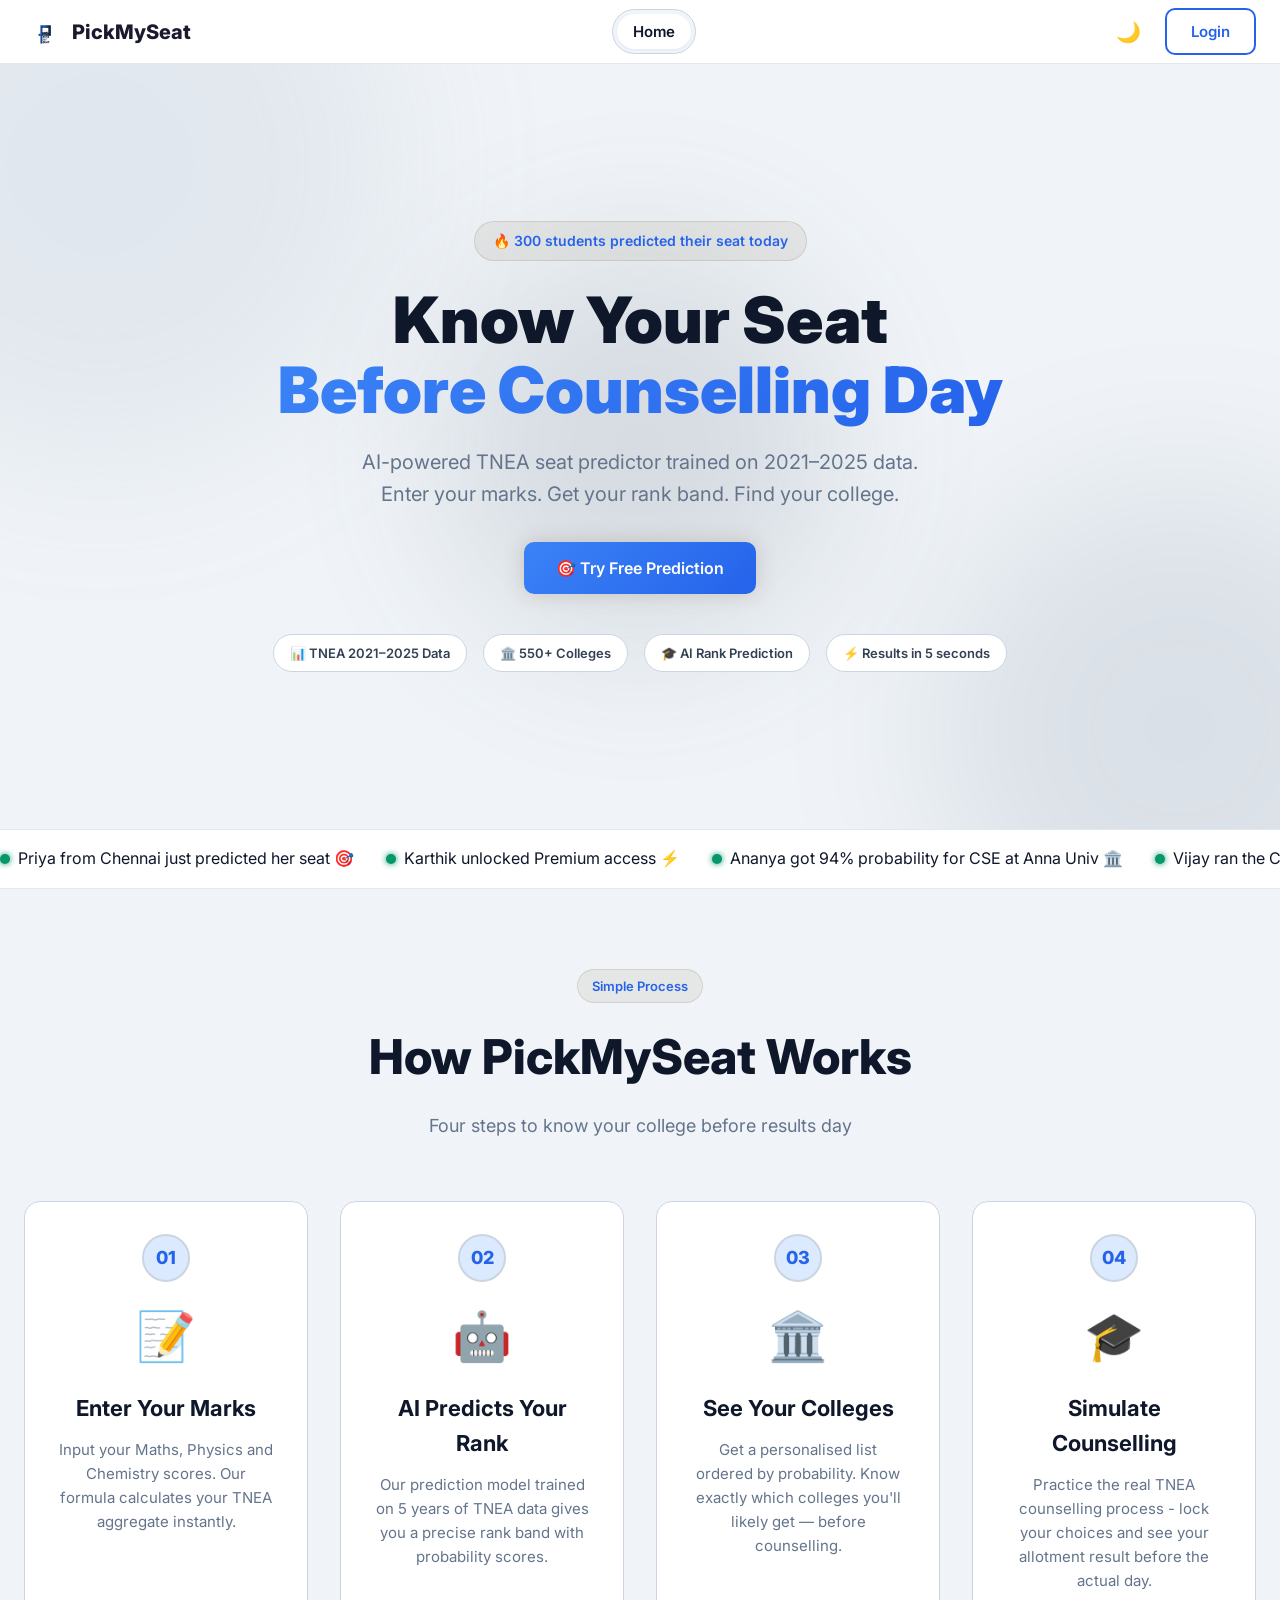
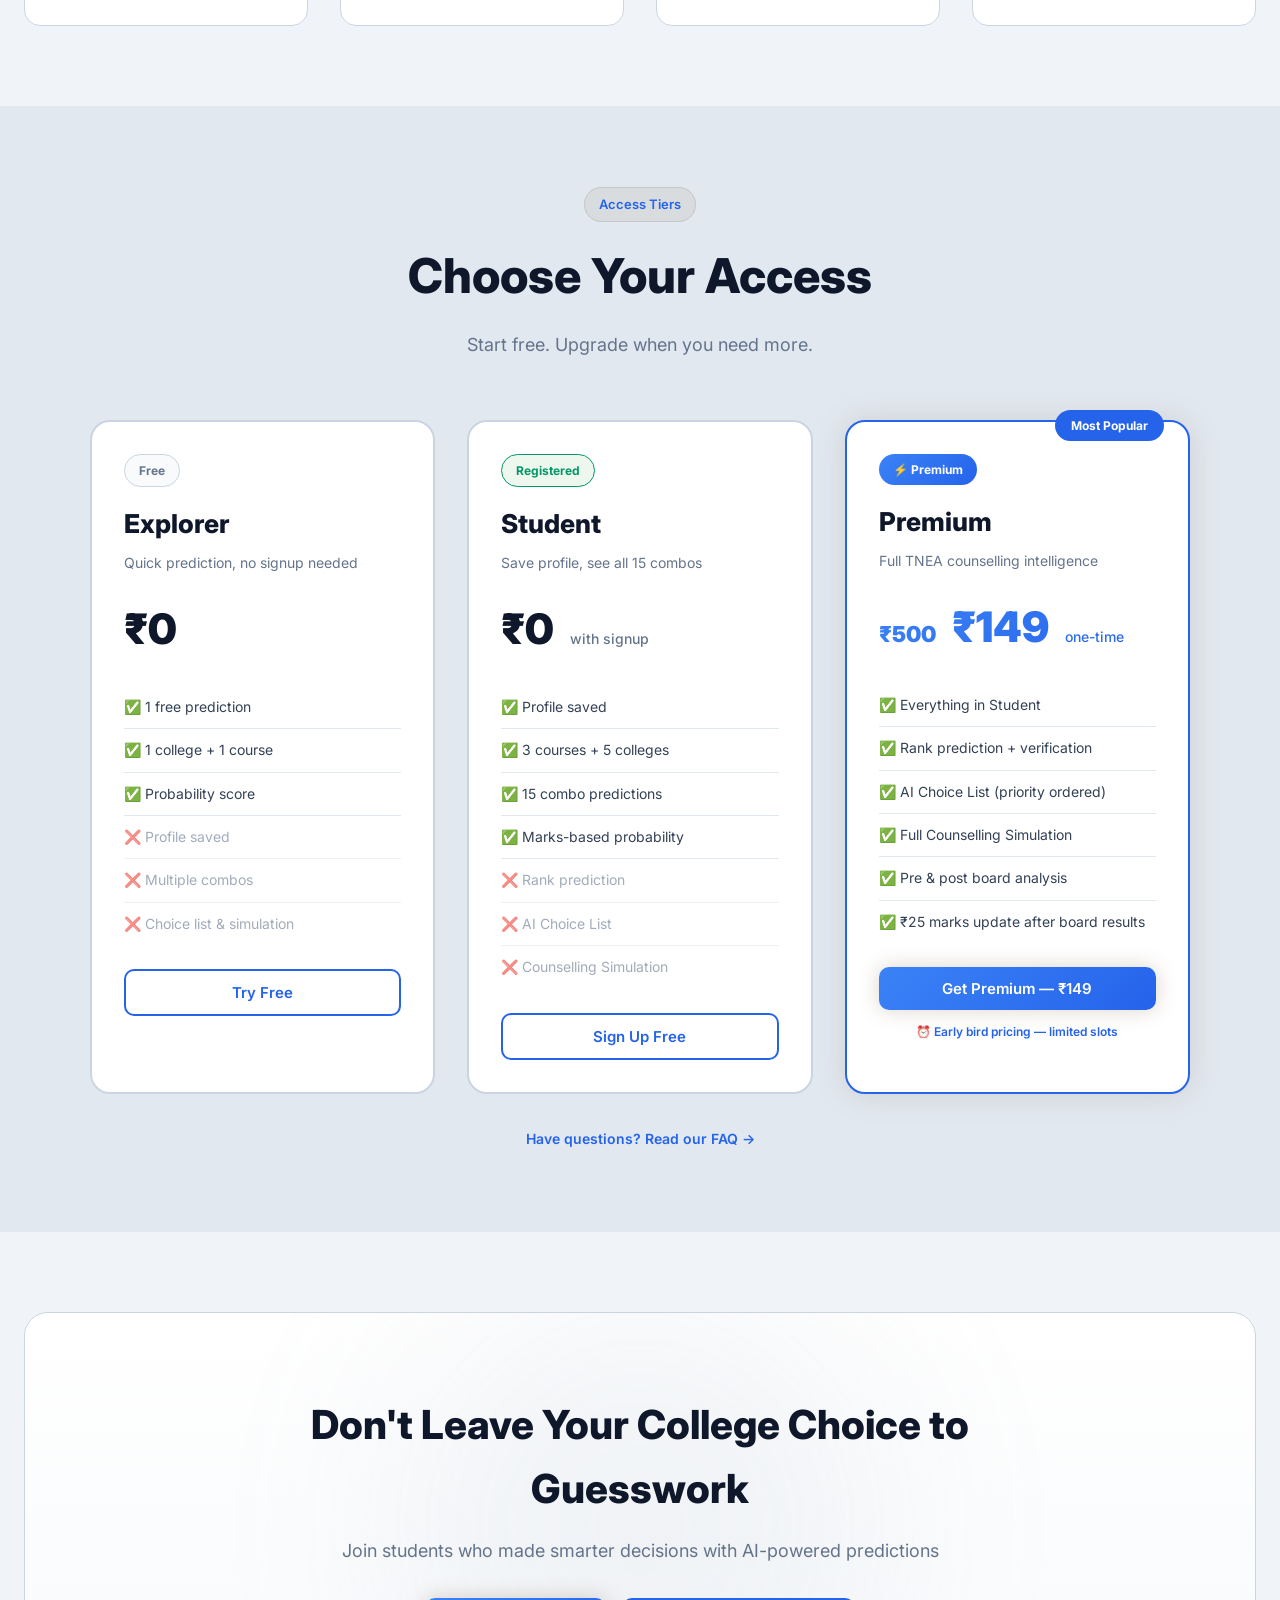
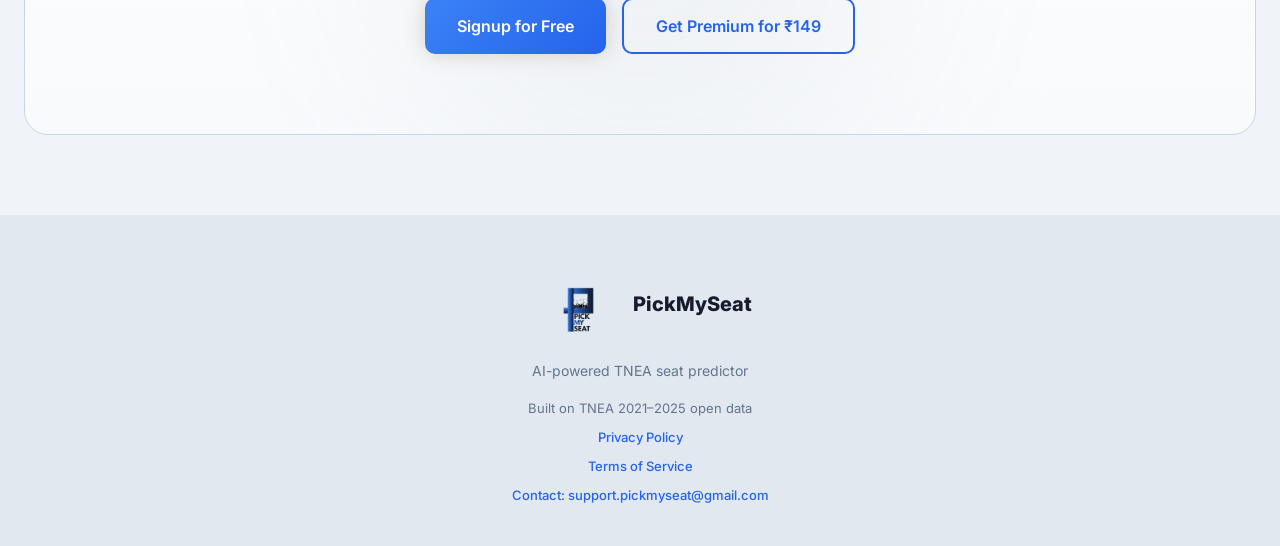
==== frontend/index.html @ 63c0dc2f "new logo" ====
<!DOCTYPE html>
<html lang="en">
<head>
  <meta charset="UTF-8" />
  <meta name="viewport" content="width=device-width, initial-scale=1.0" />
  <link rel="icon" type="image/png" href="logo.png" />
  <meta name="description" content="PickMySeat predicts your TNEA college seat. Enter your marks and get your top 5 college recommendations with admission probability." />
  <meta name="keywords" content="TNEA, engineering admission, Tamil Nadu, college predictor, seat allotment, TNEA 2026" />
  <meta property="og:title" content="PickMySeat — Know Your College Before Results" />
  <meta property="og:description" content="Predict your TNEA college seat with AI. Top 5 recommendations with admission probability." />
  <meta property="og:type" content="website" />
  <meta property="og:url" content="https://pickmyseat.vercel.app" />
  <meta property="og:image" content="/og-image.png" />
  <meta name="twitter:card" content="summary_large_image" />
  <meta name="twitter:title" content="PickMySeat — Know Your College Before Results" />
  <meta name="twitter:description" content="Predict your TNEA college seat. Top 5 recommendations with admission probability." />
  <meta name="twitter:image" content="/og-image.png" />
  <link rel="canonical" href="https://pickmyseat.vercel.app" />
  <title>PickMySeat — TNEA College Seat Predictor</title>
  <link rel="preconnect" href="https://fonts.googleapis.com" />
  <link href="https://fonts.googleapis.com/css2?family=Inter:wght@300;400;500;600;700;800;900&display=swap" rel="stylesheet" />
  <link rel="stylesheet" href="styles.css" />
  <script src="https://checkout.razorpay.com/v1/checkout.js"></script>
</head>
<body>

  <div id="loader-overlay">
    <div id="loader-spinner"></div>
  </div>

  <div id="error-toast"></div>

  <div id="toast" class="toast hidden"></div>

  <!-- UPGRADE MODAL -->
  <div id="upgradeModal" class="modal-overlay hidden">
    <div class="modal-box">
      <button class="modal-close" onclick="closeUpgradeModal()">✕</button>
      <div class="modal-badge">🔒 Premium Feature</div>
      <h2 class="modal-title">Unlock Full Access</h2>
      <p class="modal-subtitle" id="upgradeReason">This feature is available for Premium users.</p>
      <div class="social-proof-bar">
        <span>🔥</span>
        <span id="liveCount">342</span> students already predicted their seat today
      </div>
      <div class="price-block">
        <span class="price-old">₹500</span>
        <span class="price-new">₹149</span>
        <span class="price-label">one-time · lifetime access</span>
      </div>
      <div class="early-bird-badge">
        ⏰ Early Bird — Only <span id="slotsLeft">23</span> slots left at this price
      </div>
      <ul class="feature-checklist">
        <li>✅ Unlimited rank & seat predictions</li>
        <li>✅ AI-generated Choice List (priority ordered)</li>
        <li>✅ Full TNEA Counselling Simulation</li>
        <li>✅ 15 college-course probability combos</li>
        <li>✅ Pre & post board result analysis</li>
        <li>✅ Rank verification & error checking</li>
      </ul>
      <div class="fear-text">
        😨 Without Choice Builder, you might miss your dream college
      </div>
      <button class="btn-primary btn-glow btn-full" onclick="initiatePayment()">
        🚀 Get Premium for ₹149
      </button>
      <p class="modal-footer-note">
        Students with Premium made 3x better college choices · Secure payment via Razorpay
      </p>
    </div>
  </div>

  <!-- PAYMENT CONFIRMATION MODAL -->
  <div id="payConfirmModal" class="modal-overlay hidden">
    <div class="modal-box">
      <button class="modal-close" onclick="closePayConfirm()">✕</button>
      <h2 class="modal-title">Confirm Your Details</h2>
      <p class="modal-subtitle">
        Please verify your marks before payment.<br/>
        <strong>⚠️ Marks can only be entered once. You'll need to pay ₹25 to update them later.</strong>
      </p>
      <div id="payConfirmContent" class="confirm-data-box"></div>
      <div class="confirm-notice">
        Once payment is made, marks are locked. Board result update costs ₹25 extra.
      </div>
      <div class="modal-actions">
        <button class="btn-secondary" onclick="closePayConfirm()">Edit Details</button>
        <button class="btn-primary btn-glow" onclick="confirmPayment()">Confirm & Pay ₹149</button>
      </div>
    </div>
  </div>

  <!-- MARKS UPDATE MODAL ₹25 -->
  <div id="marksUpdateModal" class="modal-overlay hidden">
    <div class="modal-box">
      <button class="modal-close" onclick="closeMarksUpdate()">✕</button>
      <div class="modal-badge" style="background:rgba(245,158,11,0.15);color:var(--warning);border-color:rgba(245,158,11,0.3)">
        📝 Update Marks
      </div>
      <h2 class="modal-title">Update Your Marks</h2>
      <p class="modal-subtitle">
        Your marks are locked after first submission. To update them after board results,
        a one-time fee of <strong>₹25</strong> applies.
      </p>
      <div class="price-block">
        <span class="price-new" style="font-size:28px">₹25</span>
        <span class="price-label">one-time marks update</span>
      </div>
      <div class="form-group" style="margin-top:16px">
        <label>Mathematics <span class="label-note">/ 100</span></label>
        <input type="number" id="updateMath" min="0" max="100" class="text-input" placeholder="e.g. 92"/>
      </div>
      <div class="form-group">
        <label>Physics <span class="label-note">/ 100</span></label>
        <input type="number" id="updatePhysics" min="0" max="100" class="text-input" placeholder="e.g. 88"/>
      </div>
      <div class="form-group">
        <label>Chemistry <span class="label-note">/ 100</span></label>
        <input type="number" id="updateChemistry" min="0" max="100" class="text-input" placeholder="e.g. 85"/>
      </div>
      <div class="modal-actions" style="margin-top:20px">
        <button class="btn-secondary" onclick="closeMarksUpdate()">Cancel</button>
        <button class="btn-primary btn-glow" onclick="confirmMarksUpdate()">Pay ₹25 & Update</button>
      </div>
    </div>
  </div>

  <!-- NAVBAR -->
   <div id="rankListBanner" class="hidden"></div>
  <nav class="navbar" id="navbar">
    <div class="nav-container">
      <div class="nav-brand" onclick="navigateTo('landing')">
        <img class="brand-icon-img" src="logo.png" alt="PickMySeat"/>
     
        <span class="brand-name">PickMySeat</span>
        <span id="navTierBadge" class="nav-tier-badge hidden"></span>
      </div>
      <div class="nav-links">
        <button class="nav-link" id="navHome" onclick="navigateTo('landing')">Home</button>
        <button class="nav-link hidden" id="navDashboard" onclick="navigateTo('dashboard')">Dashboard</button>
        <button class="nav-link hidden" id="navProfile" onclick="navigateTo('profile')">Profile</button>
      </div>
      <div class="nav-actions">
        <button class="icon-btn theme-toggle" id="themeToggleBtn" onclick="toggleTheme()" title="Toggle Dark Mode" style="background:transparent;border:none;font-size:20px;cursor:pointer;margin-right:12px;">
          🌙
        </button>
        <div class="hidden" id="navUserBlock">
          <div class="nav-user" onclick="toggleUserMenu()">
            <div class="nav-avatar" id="navAvatar">S</div>
            <span id="navUserName">Student</span>
            <span class="nav-chevron">▾</span>
          </div>
          <div class="user-dropdown hidden" id="userDropdown">
            <div class="dropdown-info" id="dropdownInfo"></div>
            <hr class="dropdown-divider"/>
            <button class="dropdown-item" onclick="navigateTo('profile')">✏️ Edit Profile</button>
            <button class="dropdown-item" onclick="navigateTo('profile')">👤 Profile</button>
            <button class="dropdown-item" onclick="navigateTo('dashboard')">📊 Dashboard</button>
            <div class="dropdown-divider"></div>
            <a href="privacy.html" target="_blank" rel="noopener noreferrer" class="dropdown-item" style="display:flex;align-items:center;text-decoration:none;color:var(--text-primary)">📋 Privacy Policy</a>
            <a href="terms.html" target="_blank" rel="noopener noreferrer" class="dropdown-item" style="display:flex;align-items:center;text-decoration:none;color:var(--text-primary)">📜 Terms of Service</a>
            <hr class="dropdown-divider"/>
            <button class="dropdown-item danger" onclick="logout()">🚪 Logout</button>
          </div>
        </div>
        <button class="btn-outline hidden" id="navLoginBtn" onclick="navigateTo('auth')">Login</button>
        <button class="btn-primary nav-premium hidden" id="navUpgradeBtn" onclick="showUpgradeModal('nav')">
          ⚡ Get Premium
        </button>
      </div>
    </div>
  </nav>

  <!-- PAGE: LANDING -->
  <div id="page-landing" class="page active">

    <section class="hero">
      <div class="hero-bg-orb orb1"></div>
      <div class="hero-bg-orb orb2"></div>
      <div class="hero-bg-orb orb3"></div>
      <div class="hero-content">
        <div class="hero-badge animate-fade-in">
          🔥 <span id="heroLiveCount">342</span> students predicted their seat today
        </div>
        <h1 class="hero-title animate-slide-up">
          Know Your Seat<br/>
          <span class="gradient-text">Before Counselling Day</span>
        </h1>
        <p class="hero-subtitle animate-slide-up delay-1">
          AI-powered TNEA seat predictor trained on 2021–2025 data.<br/>
          Enter your marks. Get your rank band. Find your college.
        </p>
        <div class="hero-actions animate-slide-up delay-2">
         
<button class="btn-primary btn-glow btn-large" id="heroTryPredictionBtn" onclick="navigateTo('free-predict')">
            🎯 Try Free Prediction
          </button>
          <button class="btn-outline btn-large" id="heroGetAccessBtn" onclick="getFullAccess()">
            🚀 Get Full Access
          </button>
        </div>
        <div class="hero-stats animate-fade-in delay-3">
          <div class="stat-chip">📊 TNEA 2021–2025 Data</div>
          <div class="stat-chip">🏛️ 550+ Colleges</div>
          <div class="stat-chip">🎓 AI Rank Prediction</div>
          <div class="stat-chip">⚡ Results in 5 seconds</div>
        </div>
      </div>
    </section>

    <div class="proof-ticker">
      <div class="ticker-track" id="tickerTrack"></div>
    </div>

    <section class="section">
      <div class="section-container">
        <div class="section-header">
          <span class="section-tag">Simple Process</span>
          <h2 class="section-title">How PickMySeat Works</h2>
          <p class="section-desc">Four steps to know your college before results day</p>
        </div>
        <div class="steps-grid">
          <div class="step-card animate-on-scroll">
            <div class="step-number">01</div>
            <div class="step-icon">📝</div>
            <h3>Enter Your Marks</h3>
            <p>Input your Maths, Physics and Chemistry scores. Our formula calculates your TNEA aggregate instantly.</p>
          </div>
          <div class="step-card animate-on-scroll">
            <div class="step-number">02</div>
            <div class="step-icon">🤖</div>
            <h3>AI Predicts Your Rank</h3>
            <p>Our prediction model trained on 5 years of TNEA data gives you a precise rank band with probability scores.</p>
          </div>
          <div class="step-card animate-on-scroll">
            <div class="step-number">03</div>
            <div class="step-icon">🏛️</div>
            <h3>See Your Colleges</h3>
            <p>Get a personalised list ordered by probability. Know exactly which colleges you'll likely get — before counselling.</p>
          </div>
          <div class="step-card animate-on-scroll">
            <div class="step-number">04</div>
            <div class="step-icon">🎓</div>
            <h3>Simulate Counselling</h3>
            <p>Practice the real TNEA counselling process - lock your choices and see your allotment result before the actual day.</p>
          </div>
        </div>
      </div>
    </section>

    <section class="section section-dark" id="tiersSection">
      <div class="section-container">
        <div class="section-header">
          <span class="section-tag">Access Tiers</span>
          <h2 class="section-title">Choose Your Access</h2>
          <p class="section-desc">Start free. Upgrade when you need more.</p>
        </div>
        <div class="tiers-grid">

          <div class="tier-card">
            <div class="tier-badge free">Free</div>
            <h3 class="tier-name">Explorer</h3>
            <p class="tier-desc">Quick prediction, no signup needed</p>
            <div class="tier-price">₹0</div>
            <ul class="tier-features">
              <li class="included">✅ 1 free prediction</li>
              <li class="included">✅ 1 college + 1 course</li>
              <li class="included">✅ Probability score</li>
              <li class="excluded">❌ Profile saved</li>
              <li class="excluded">❌ Multiple combos</li>
              <li class="excluded">❌ Choice list & simulation</li>
            </ul>
            <button class="btn-outline btn-full" onclick="navigateTo('free-predict')">Try Free</button>
          </div>

          <div class="tier-card">
            <div class="tier-badge registered">Registered</div>
            <h3 class="tier-name">Student</h3>
            <p class="tier-desc">Save profile, see all 15 combos</p>
            <div class="tier-price">₹0 <span class="tier-price-note">with signup</span></div>
            <ul class="tier-features">
              <li class="included">✅ Profile saved</li>
              <li class="included">✅ 3 courses + 5 colleges</li>
              <li class="included">✅ 15 combo predictions</li>
              <li class="included">✅ Marks-based probability</li>
              <li class="excluded">❌ Rank prediction</li>
              <li class="excluded">❌ AI Choice List</li>
              <li class="excluded">❌ Counselling Simulation</li>
            </ul>
            <button class="btn-outline btn-full" onclick="navigateTo('auth')">Sign Up Free</button>
          </div>

          <div class="tier-card tier-premium">
            <div class="tier-badge premium">⚡ Premium</div>
            <div class="tier-popular">Most Popular</div>
            <h3 class="tier-name">Premium</h3>
            <p class="tier-desc">Full TNEA counselling intelligence</p>
            <div class="tier-price">
              <span class="price-strike">₹500</span>
              ₹149
              <span class="tier-price-note">one-time</span>
            </div>
            <ul class="tier-features">
              <li class="included">✅ Everything in Student</li>
              <li class="included">✅ Rank prediction + verification</li>
              <li class="included">✅ AI Choice List (priority ordered)</li>
              <li class="included">✅ Full Counselling Simulation</li>
              <li class="included">✅ Pre & post board analysis</li>
              <li class="included">✅ ₹25 marks update after board results</li>
            </ul>
            <button class="btn-primary btn-glow btn-full" onclick="showUpgradeModal('tier')">
              Get Premium — ₹149
            </button>
            <p class="tier-footer">⏰ Early bird pricing — limited slots</p>
          </div>

        </div>

        <div style="text-align:center;margin-top:32px">
          <a href="faq.html" target="_blank" rel="noopener noreferrer" style="font-size:14px;color:var(--accent);text-decoration:none;font-weight:600">Have questions? Read our FAQ →</a>
        </div>
      </div>
    </section>



    <section class="cta-banner">
      <div class="cta-bg-orb"></div>
      <div class="cta-content">
        <h2>Don't Leave Your College Choice to Guesswork</h2>
        <p>Join students who made smarter decisions with AI-powered predictions</p>
        <div class="cta-actions">
          <button class="btn-primary btn-glow btn-large" onclick="navigateTo('auth')">
            Signup for Free
          </button>
          <button class="btn-outline btn-large" id="ctaPremiumBtn" onclick="showUpgradeModal('cta')">
            Get Premium for ₹149
          </button>
        </div>
      </div>
    </section>

    <footer class="footer">
      <div class="footer-container">
        <div class="footer-brand">
          <div class="footer-brand-top">
            <img class="brand-icon-img" src="logo.png" alt="PickMySeat"/>
            <span class="brand-name">PickMySeat</span>
          </div>
          <p>AI-powered TNEA seat predictor</p>
        </div>
        <div class="footer-links">
          <span>Built on TNEA 2021–2025 open data</span>
          <a href="privacy.html" target="_blank" rel="noopener noreferrer" style="color:var(--accent);text-decoration:none;font-weight:500">Privacy Policy</a>
          <a href="terms.html" target="_blank" rel="noopener noreferrer" style="color:var(--accent);text-decoration:none;font-weight:500">Terms of Service</a>
          <a href="mailto:support.pickmyseat@gmail.com" style="color:var(--accent);text-decoration:none;font-weight:500">Contact: support.pickmyseat@gmail.com</a>
        </div>
      </div>
    </footer>

  </div>

  <!-- PAGE: FREE PREDICT -->
  <div id="page-free-predict" class="page hidden">
    <div class="page-container narrow">

      <button class="back-btn" onclick="navigateTo('landing')">← Back</button>

      <div class="free-predict-header">
        <div class="free-badge">🎯 Free Prediction — No Signup</div>
        <h1>Try PickMySeat Free</h1>
        <p>Enter your marks, pick 1 college and 1 course. Get instant probability.</p>
        <div class="cookie-usage-bar" id="cookieUsageBar"></div>
      </div>

      <div class="card" id="freePredictForm">

        <div class="form-section">
          <h3 class="form-section-title">📝 Your Marks <span class="marks-note">(out of 100 each)</span></h3>
          <div class="marks-grid">
            <div class="marks-field">
              <label>Mathematics <span class="label-note">/ 100</span></label>
              <input type="number" id="freeMath" min="0" max="100" step="0.5"
                placeholder="e.g. 87" oninput="if(this.value>100)this.value=100;if(this.value<0)this.value=0;updateFreeAggregate()" class="marks-input"/>
              <div class="marks-bar-wrap"><div class="marks-bar" id="mathBar"></div></div>
            </div>
            <div class="marks-field">
              <label>Physics <span class="label-note">/ 100</span></label>
              <input type="number" id="freePhysics" min="0" max="100" step="0.5"
                placeholder="e.g. 92" oninput="if(this.value>100)this.value=100;if(this.value<0)this.value=0;updateFreeAggregate()" class="marks-input"/>
              <div class="marks-bar-wrap"><div class="marks-bar" id="physicsBar"></div></div>
            </div>
            <div class="marks-field">
              <label>Chemistry <span class="label-note">/ 100</span></label>
              <input type="number" id="freeChemistry" min="0" max="100" step="0.5"
                placeholder="e.g. 78" oninput="if(this.value>100)this.value=100;if(this.value<0)this.value=0;updateFreeAggregate()" class="marks-input"/>
              <div class="marks-bar-wrap"><div class="marks-bar" id="chemBar"></div></div>
            </div>
          </div>
          <div class="aggregate-display">
            <div>
              <span class="agg-label">TNEA Aggregate</span>
              <div class="agg-formula-note">= (Maths/2) + (Physics/4) + (Chemistry/4) × 2</div>
            </div>
            <span class="agg-value" id="freeAggValue">— / 200</span>
          </div>
        </div>

        <div class="form-section">
          <h3 class="form-section-title">🏛️ Preferred College <span class="marks-note">(choose 1)</span></h3>
          <div class="filter-row">
            <select class="select-input" id="freeCollegeType" onchange="filterFreeColleges()">
              <option value="">All Types</option>
              <option value="government">Government</option>
              <option value="aided">Government Aided</option>
              <option value="private">Self-Financing</option>
            </select>
          </div>
          <!-- Replace old college select with search container -->
          <div id="freeCollegeSearchContainer"></div>
        </div>

        <div class="form-section">
          <h3 class="form-section-title">📚 Preferred Course <span class="marks-note">(choose 1)</span></h3>
          <select class="select-input full-width" id="freeCourse">
            <option value="">Select a course...</option>
          </select>
        </div>

        <div class="form-section">
          <div class="form-group">
            <label>Community</label>
            <select id="freeCategory" class="select-input full-width">
              <option value="OC">OC (Open Category)</option>
              <option value="BC">BC</option>
              <option value="BCM">BCM</option>
              <option value="MBC">MBC</option>
              <option value="SC">SC</option>
              <option value="SCA">SCA</option>
              <option value="ST">ST</option>
            </select>
          </div>
        </div>

        <button class="btn-primary btn-glow btn-full" onclick="runFreePrediction()">
          🔮 Predict My Seat
        </button>

        <div class="login-nudge">
          <span>Want to see 15 college-course combinations?</span>
          <button class="btn-outline" onclick="navigateTo('auth')">Sign Up Free →</button>
        </div>

      </div>

      <!-- Free Result -->
      <div class="card hidden" id="freeResultCard">
        <div class="result-header">
          <h2>Your Prediction</h2>
          <div class="result-college" id="resultCollegeName"></div>
          <div class="result-course"  id="resultCourseName"></div>
        </div>

        <div class="probability-display">
          <div class="prob-ring-wrap">
            <svg class="prob-ring" viewBox="0 0 120 120">
              <circle cx="60" cy="60" r="50" fill="none" stroke="var(--border2)" stroke-width="10"/>
              <circle cx="60" cy="60" r="50" fill="none" stroke-width="10"
                stroke-dasharray="314" stroke-dashoffset="314"
                id="probRingCircle" stroke-linecap="round"/>
            </svg>
            <div class="prob-center">
              <span class="prob-percent" id="resultProbPercent">0%</span>
              <span class="prob-label">Probability</span>
            </div>
          </div>
          <div class="prob-details">
            <div class="prob-stat">
              <span class="prob-stat-label">Your Aggregate</span>
              <span class="prob-stat-value" id="resultAggregate">—</span>
            </div>
            <div class="prob-stat">
              <span class="prob-stat-label">Predicted Rank Band</span>
              <span class="prob-stat-value" id="resultRankBand">—</span>
            </div>
            <div class="prob-stat">
              <span class="prob-stat-label">Closing Rank</span>
              <span class="prob-stat-value" id="resultCutoff">—</span>
            </div>
            <div class="prob-stat">
              <span class="prob-stat-label">Status</span>
              <span class="prob-stat-value" id="resultStatus">—</span>
            </div>
          </div>
        </div>

        <div class="free-result-list hidden" id="freeResultList"></div>

        <div class="result-message" id="resultMessage"></div>

        <div class="upgrade-nudge">
          <div class="nudge-icon">🚀</div>
          <div class="nudge-text">
            <strong>See all 15 college-course combinations</strong>
            <span>Sign up free — 3 courses × 5 colleges with probabilities</span>
          </div>
          <button class="btn-primary" onclick="navigateTo('auth')">Sign Up Free</button>
        </div>

        <div class="upgrade-nudge" style="margin-top:8px">
          <div class="nudge-icon">⚡</div>
          <div class="nudge-text">
            <strong>Get AI Choice List + Counselling Simulation</strong>
            <span>Students with Premium made 3x better college choices</span>
          </div>
          <button class="btn-primary btn-glow" onclick="showUpgradeModal('result')">₹149 Premium</button>
        </div>

        <div class="used-notice">
          🔒 You've used your free prediction.
          <button class="link-btn" onclick="navigateTo('auth')">Login to predict more →</button>
        </div>
      </div>

    </div>
  </div>

  <!-- PAGE: AUTH -->
  <div id="page-auth" class="page hidden">
    <div class="page-container narrow center-page">
      <div class="auth-box">
        <div class="auth-brand">
          <img class="brand-icon-img large" src="logo.png" alt="PickMySeat"/>
          
          <h2>PickMySeat</h2>
        </div>
        <div class="auth-tabs">
          <button class="auth-tab active" id="loginTab" onclick="switchAuth('login')">Login</button>
          <button class="auth-tab" id="signupTab" onclick="switchAuth('signup')">Sign Up</button>
        </div>

        <div id="loginForm">
          <div class="form-group">
            <label>Email</label>
            <input type="email" id="loginEmail" class="text-input" placeholder="your@email.com"/>
          </div>
<div class="form-group">
    <div style="display:flex;justify-content:space-between;align-items:center;margin-bottom:6px">
        <label style="margin:0">Password</label>
        <button class="forgot-link" onclick="showForgotPassword()">Forgot password?</button>
    </div>
    <div class="password-field-wrap">
        <input type="password" id="loginPassword" class="text-input" placeholder="••••••••"/>
        <button type="button" class="password-eye-btn" onclick="togglePasswordVisibility('loginPassword', this)">👁️</button>
    </div>
</div>
          <button class="btn-primary btn-glow btn-full" onclick="loginUser()">Login to Dashboard</button>
        </div>

        <!-- FORGOT PASSWORD PANEL -->
        <div id="forgotPasswordForm" class="hidden">
          <div class="forgot-back">
            <button class="forgot-link" onclick="backToLogin()">&#8592; Back to Login</button>
          </div>
          <h3 class="forgot-title">Reset your password</h3>
          <p class="forgot-desc">Enter your account email and we&#39;ll send you a reset link.</p>
          <div class="form-group">
            <label>Email</label>
            <input type="email" id="forgotEmail" class="text-input" placeholder="your@email.com"/>
          </div>
          <button class="btn-primary btn-glow btn-full" onclick="submitForgotPassword()">Send Reset Link</button>
          <div id="forgotSuccessMsg" class="forgot-success hidden">
            &#10003; Reset link sent! Check your inbox and spam folder.
          </div>
        </div>

        <div id="signupForm" class="hidden">
          <div class="form-group">
            <label>Full Name</label>
            <input type="text" id="signupName" class="text-input" placeholder="Your full name"/>
          </div>
          <div class="form-group">
            <label>Email</label>
            <input type="email" id="signupEmail" class="text-input" placeholder="your@email.com"/>
          </div>
          <div class="form-group">
            <label>Mobile Number</label>
            <input type="tel" id="signupMobile" class="text-input" placeholder="99999 99999" maxlength="10" oninput="this.value=this.value.replace(/[^0-9]/g,'').slice(0,10)"/>
          </div>
          <div class="form-group">
            <label>Password</label>
            <div class="password-field-wrap">
              <input type="password" id="signupPassword" class="text-input" placeholder="Min 8 characters"/>
              <button type="button" class="password-eye-btn" onclick="togglePasswordVisibility('signupPassword', this)">👁️</button>
            </div>
          </div>
          <div class="form-group" style="display:flex;align-items:flex-start;gap:8px;margin:20px 0">
            <input type="checkbox" id="signupTermsCheckbox" style="margin-top:4px;cursor:pointer"/>
            <label style="margin:0;font-size:13px;font-weight:400;line-height:1.5;cursor:pointer">
              I agree to the <a href="terms.html" target="_blank" rel="noopener noreferrer" style="color:var(--accent);text-decoration:none;font-weight:600">Terms of Service</a> and <a href="privacy.html" target="_blank" rel="noopener noreferrer" style="color:var(--accent);text-decoration:none;font-weight:600">Privacy Policy</a>
            </label>
          </div>
          <button class="btn-primary btn-glow btn-full" onclick="signupUser()">Create Account</button>
        </div>

        <p class="auth-terms">By continuing, you agree to our Terms of Service and Privacy Policy</p>
      </div>
    </div>
  </div>

  <!-- PAGE: PROFILE -->
  <div id="page-profile" class="page hidden">
    <div class="page-container">

      <div class="profile-header">
        <h1>My Profile</h1>
        <p>Keep your info up to date for accurate predictions</p>
      </div>

      <div class="profile-grid">

        <div class="profile-section-card">
          <h3 class="profile-section-title">👤 Personal Information</h3>
          <div class="form-group">
            <label>Full Name</label>
            <input type="text" id="profileName" class="text-input" placeholder="Your full name" oninput="markProfileDirty()"/>
          </div>
          <div class="form-group">
            <label>Email</label>
            <input type="email" id="profileEmail" class="text-input" placeholder="your@email.com" oninput="markProfileDirty()"/>
          </div>
          <div class="form-group">
            <label>Mobile Number</label>
            <input type="tel" id="profileMobile" class="text-input" placeholder="99999 99999" maxlength="10" oninput="this.value=this.value.replace(/[^0-9]/g,'').slice(0,10); markProfileDirty()"/>
          </div>
          <div class="form-group">
            <label>Application Number <span style="font-size:11px;color:var(--text-muted)">(optional)</span></label>
            <input type="text" id="profileApplicationId" class="text-input" placeholder="e.g. TN2026XXXXXX" oninput="markProfileDirty()"/>
          </div>
          <div class="form-group">
            <label>Category</label>
            <select id="profileCategory" class="select-input full-width" onchange="markProfileDirty()">
              <option value="">Select category</option>
              <option value="OC">OC (Open Category)</option>
              <option value="BC">BC</option>
              <option value="BCM">BCM</option>
              <option value="MBC">MBC</option>
              <option value="SC">SC</option>
              <option value="SCA">SCA</option>
              <option value="ST">ST</option>
            </select>
            <div class="marks-lock-note hidden" id="categoryLockNote">🔒 Category cannot be changed after initial submission. Contact support if this was entered incorrectly.</div>
          </div>
        </div>

        <div class="profile-section-card">
          <h3 class="profile-section-title">📝 Your Marks <span class="marks-note">(out of 100 each)</span></h3>

          <div class="marks-locked-banner hidden" id="marksLockedBanner">
            <span>🔒 Marks locked after first submission</span>
            <button class="link-btn" onclick="openMarksUpdate()">Update for ₹25 →</button>
          </div>

          <div class="marks-lock-note hidden" id="marksLockNote"></div>

          <div id="marksEditableGroup">
            <div class="form-group">
              <label>Mathematics <span class="label-note">/ 100</span></label>
              <input type="number" id="profileMath" min="0" max="100" step="0.5" class="text-input"
                placeholder="e.g. 87" oninput="if(this.value>100)this.value=100;if(this.value<0)this.value=0;updateProfileAggregate(); markProfileDirty()"/>
            </div>
            <div class="form-group">
              <label>Physics <span class="label-note">/ 100</span></label>
              <input type="number" id="profilePhysics" min="0" max="100" step="0.5" class="text-input"
                placeholder="e.g. 92" oninput="if(this.value>100)this.value=100;if(this.value<0)this.value=0;updateProfileAggregate(); markProfileDirty()"/>
            </div>
            <div class="form-group">
              <label>Chemistry <span class="label-note">/ 100</span></label>
              <input type="number" id="profileChemistry" min="0" max="100" step="0.5" class="text-input"
                placeholder="e.g. 78" oninput="if(this.value>100)this.value=100;if(this.value<0)this.value=0;updateProfileAggregate(); markProfileDirty()"/>
            </div>
          </div>

          <div class="aggregate-display">
            <span class="agg-label" style="margin-bottom:0">TNEA Aggregate</span>
            <span class="agg-value" id="profileAggValue">— / 200</span>
          </div>

          <div class="rank-section hidden" id="profileRankSection">
            <h4 class="rank-title">🏆 Rank Information</h4>
            <div class="rank-phase-toggle">
              <label class="radio-label">
                <input type="radio" name="rankPhase" value="pre" onchange="setRankPhase('pre')" checked/>
                Before Board Results (Predicted Rank)
              </label>
              <label class="radio-label">
                <input type="radio" name="rankPhase" value="post" onchange="setRankPhase('post')"/>
                After Board Results (Actual Rank)
              </label>
            </div>
            <div class="form-group">
              <label id="rankInputLabel">Predicted Rank (optional)</label>
              <input type="number" id="profileRank" class="text-input" placeholder="e.g. 5000" oninput="markProfileDirty()"/>
            </div>
            <div class="rank-verify-result hidden" id="rankVerifyResult"></div>
          </div>
<div class="rank-section hidden" id="profileAppIdSection">
  <h4 class="rank-title">📋 2026 Rank Verification</h4>
  <p style="font-size:13px;color:var(--text-muted);margin-bottom:16px">
    Rank list is out! Enter your Application ID and rank to get accurate predictions verified against the official list.
  </p>
  <div class="form-group">
    <label>Application ID</label>
    <input type="text" id="profileAppId" class="text-input" placeholder="e.g. TN2026XXXXXX"/>
  </div>
  <div class="form-group">
    <label>Your TNEA Rank</label>
    <input type="number" id="profileRankVerify" class="text-input" placeholder="e.g. 4521"/>
  </div>
  <button class="btn-primary" onclick="verifyAndSaveRank()">
    ✅ Verify My Rank
  </button>
  <div id="rankVerifyStatus" class="hidden" style="margin-top:12px;padding:12px;border-radius:8px;font-size:13px;font-weight:600"></div>
</div>

        </div>

        <div class="profile-section-card full-width" id="profileCollegesSection">
          <h3 class="profile-section-title">
            🏛️ Preferred Colleges
            <span class="marks-note">(up to 5)</span>
          </h3>
          <div class="preferred-grid" id="preferredCollegesGrid"></div>
        </div>

        <div class="profile-section-card full-width" id="profileCoursesSection">
          <h3 class="profile-section-title">
            📚 Preferred Courses
            <span class="marks-note">(up to 3)</span>
          </h3>
          <div class="preferred-grid" id="preferredCoursesGrid"></div>
        </div>

      </div>

      <div class="profile-actions">
        <button class="btn-ghost" onclick="navigateTo('dashboard')">Cancel</button>
        <button class="btn-primary btn-glow" onclick="saveProfile()">💾 Save Profile</button>
      </div>

    </div>
  </div>

  <!-- PAGE: DASHBOARD -->
  <div id="page-dashboard" class="page hidden">
    <div class="page-container">

      <div class="dashboard-header">
        <div>
          <h1>Dashboard</h1>
          <p id="dashWelcome">Welcome back</p>
        </div>
      </div>

      <!-- Top row: info · aggregate · rank (equal thirds) -->
      <div class="dash-top-row">
        <div class="dash-info-card" id="dashInfoCard"></div>
        <div class="dash-info-card" id="dashAggCard"></div>
        <div class="rank-card" id="dashRankCard"></div>
      </div>

      <!-- Grade 1: Rank Input Section -->
      <div class="rank-input-section hidden" id="grade1RankInput">
        <div class="rank-input-card">
          <h3 class="rank-input-title">🏆 Submit Your Actual Rank</h3>
          <p class="rank-input-desc">Share your counselling rank to help improve predictions for future students</p>
          <div class="form-group">
            <label>Enter your actual rank</label>
            <input type="number" id="submitRankInput" class="text-input" placeholder="Optional — enter after results are out" min="1"/>
          </div>
          <p class="rank-input-helper">Submitting your rank improves prediction accuracy for future students.</p>
          <button class="btn-primary" onclick="submitGrade1Rank()">Save Rank</button>
        </div>
      </div>

      <div id="dashPredictionArea">
        <div class="dash-section-title">
          <h2>🔮 Seat Predictions</h2>
          <p>All your college-course combinations ordered by probability</p>
        </div>
        <div class="combo-grid" id="comboProbGrid"></div>
      </div>

      <div class="locked-section" id="dashChoiceList" style="margin-top:40px">
        <div class="lock-overlay" id="choiceLockOverlay">
          <span class="lock-icon">🔒</span>
          <p>AI Choice List — Priority Ordered</p>
          <button class="btn-primary" onclick="showUpgradeModal('choice')">Unlock Premium — ₹149</button>
        </div>
        <div class="dash-section-title">
          <h2>📋 AI Choice List</h2>
          <p>Ordered by probability — highest to lowest. Submit in this order.</p>
        </div>
        <div class="choice-list-wrap" id="choiceListWrap"></div>
      </div>

      <div class="locked-section" id="dashCounselling" style="margin-top:40px;margin-bottom:60px">
        <div class="lock-overlay" id="counsellingLockOverlay">
          <span class="lock-icon">🔒</span>
          <p>Full TNEA Counselling Simulation</p>
          <button class="btn-primary" onclick="showUpgradeModal('counselling')">Unlock Premium — ₹149</button>
        </div>
        <div class="dash-section-title">
          <h2>🎓 Counselling Simulation</h2>
          <p>Step-by-step mock TNEA counselling — practice before the real day</p>
        </div>
        <div class="counselling-sim" id="counsellingSim"></div>
      </div>

      <!-- Premium Search Container -->
      <div id="premiumSearchWrap"></div>

    </div>
  </div>

  <script src="app.js"></script>
</body>
</html>
---- frontend/styles.css ----
/* ============================================
   BROWN THEME — LIGHT & DARK MODE
   ============================================ */

:root {
  --bg-primary: #F0F4F8;
  --bg-secondary: #E1E8F0;
  --surface1: #FFFFFF;
  --surface2: #F8FAFC;
  --surface3: #F1F5F9;
  
  --brown-50: #F8FAFC;
  --brown-100: #F1F5F9;
  --brown-200: #E2E8F0;
  --brown-300: #CBD5E1;
  --brown-400: #94A3B8;
  --brown-500: #64748B;
  --brown-600: #475569;
  --brown-700: #334155;
  --brown-800: #1E293B;
  --brown-900: #0F172A;

  --text-primary: #0F172A;
  --text-secondary: #334155;
  --text-muted: #64748B;
  
  --border1: #E2E8F0;
  --border2: #CBD5E1;
  --border3: #94A3B8;
  
  --accent: #2563EB;
  --accent-hover: #1D4ED8;
  --accent-light: #60A5FA;
  --accent-bg: #DBEAFE;
  
  --success: #059669;
  --success-bg: #D1FAE5;
  --warning: #D97706;
  --warning-bg: #FEF3C7;
  --error: #DC2626;
  --error-bg: #FEE2E2;
  
  --shadow-sm: 0 1px 3px rgba(37, 99, 235, 0.08);
  --shadow-md: 0 4px 12px rgba(37, 99, 235, 0.1);
  --shadow-lg: 0 12px 32px rgba(37, 99, 235, 0.15);
  --shadow-xl: 0 20px 48px rgba(37, 99, 235, 0.2);

  --gradient-primary: linear-gradient(135deg, #3B82F6 0%, #2563EB 100%);
  --gradient-surface: linear-gradient(180deg, #FFFFFF 0%, #F8FAFC 100%);
  --gradient-accent: linear-gradient(135deg, #60A5FA 0%, #3B82F6 100%);
}

/* Dark Mode - Blue Mid Dark Slate */
html.dark-theme {
  --bg-primary: #0F172A;
  --bg-secondary: #1E293B;
  --surface1: #1E293B;
  --surface2: #334155;
  --surface3: #475569;

  --brown-50: #0F172A;
  --brown-100: #1E293B;
  --brown-200: #334155;
  --brown-300: #475569;
  --brown-400: #64748B;
  --brown-500: #94A3B8;
  --brown-600: #CBD5E1;
  --brown-700: #E2E8F0;
  --brown-800: #F1F5F9;
  --brown-900: #F8FAFC;
  
  --text-primary: #F8FAFC;
  --text-secondary: #CBD5E1;
  --text-muted: #94A3B8;
  
  --border1: #334155;
  --border2: #475569;
  --border3: #64748B;
  
  --accent: #60A5FA;
  --accent-hover: #93C5FD;
  --accent-light: #3B82F6;
  --accent-bg: rgba(96, 165, 250, 0.15);
  
  --success: #34D399;
  --success-bg: rgba(16, 185, 129, 0.15);
  --warning: #FBBF24;
  --warning-bg: rgba(245, 158, 11, 0.15);
  --error: #F87171;
  --error-bg: rgba(239, 68, 68, 0.15);
  
  --shadow-sm: 0 1px 3px rgba(0, 0, 0, 0.3);
  --shadow-md: 0 4px 12px rgba(0, 0, 0, 0.4);
  --shadow-lg: 0 12px 32px rgba(0, 0, 0, 0.5);
  --shadow-xl: 0 20px 48px rgba(0, 0, 0, 0.6);

  --gradient-primary: linear-gradient(135deg, #60A5FA 0%, #3B82F6 100%);
  --gradient-surface: linear-gradient(180deg, #1E293B 0%, #0F172A 100%);
  --gradient-accent: linear-gradient(135deg, #93C5FD 0%, #60A5FA 100%);
}

/* ============================================
   BASE STYLES
   ============================================ */

* {
  margin: 0;
  padding: 0;
  box-sizing: border-box;
}

html {
  scroll-behavior: smooth;
}

body {
  font-family: 'Inter', -apple-system, BlinkMacSystemFont, 'Segoe UI', sans-serif;
  background: var(--bg-primary);
  color: var(--text-primary);
  line-height: 1.6;
  transition: background 0.3s ease, color 0.3s ease;
  -webkit-font-smoothing: antialiased;
  -moz-osx-font-smoothing: grayscale;
}

/* ============================================
   TOAST NOTIFICATIONS
   ============================================ */

.toast {
  position: fixed;
  top: 80px;
  right: 20px;
  background: var(--surface1);
  color: var(--text-primary);
  padding: 16px 24px;
  border-radius: 12px;
  box-shadow: var(--shadow-lg);
  z-index: 10000;
  max-width: 360px;
  border: 1px solid var(--border2);
  animation: slideInRight 0.3s ease;
  transition: all 0.3s ease;
}

.toast.hidden {
  display: none;
}

#error-toast {
  position: fixed;
  top: 20px;
  left: 50%;
  transform: translateX(-50%);
  background: var(--error);
  color: white;
  padding: 16px 24px;
  border-radius: 8px;
  box-shadow: var(--shadow-lg);
  z-index: 9998;
  max-width: 400px;
  display: none;
  font-size: 14px;
  font-weight: 500;
  text-align: center;
  animation: slideDown 0.3s ease;
}

#error-toast.visible {
  display: block;
}

@keyframes slideDown {
  from {
    transform: translateX(-50%) translateY(-20px);
    opacity: 0;
  }
  to {
    transform: translateX(-50%) translateY(0);
    opacity: 1;
  }
}

.toast.success {
  border-left: 4px solid var(--success);
}

.toast.error {
  border-left: 4px solid var(--error);
}

.toast.warning {
  border-left: 4px solid var(--warning);
}

@keyframes slideInRight {
  from {
    transform: translateX(400px);
    opacity: 0;
  }
  to {
    transform: translateX(0);
    opacity: 1;
  }
}

/* ============================================
   LOADER OVERLAY
   ============================================ */

#loader-overlay {
  position: fixed;
  inset: 0;
  background: rgba(26, 21, 16, 0.5);
  display: none;
  align-items: center;
  justify-content: center;
  z-index: 9999;
}

body.loading #loader-overlay {
  display: flex;
}

#loader-spinner {
  width: 48px;
  height: 48px;
  border: 4px solid rgba(139, 115, 85, 0.2);
  border-top-color: var(--accent);
  border-radius: 50%;
  animation: spin 1s linear infinite;
}

@keyframes spin {
  to { transform: rotate(360deg); }
}

/* ============================================
   MODAL OVERLAY & BOX
   ============================================ */

.modal-overlay {
  position: fixed;
  inset: 0;
  background: rgba(26, 21, 16, 0.85);
  backdrop-filter: blur(8px);
  z-index: 9999;
  display: flex;
  align-items: center;
  justify-content: center;
  padding: 20px;
  animation: fadeIn 0.3s ease;
}


.modal-overlay.hidden {
  display: none;
}

@keyframes fadeIn {
  from { opacity: 0; }
  to { opacity: 1; }
}

.modal-box {
  background: var(--surface1);
  border-radius: 20px;
  padding: 32px;
  max-width: 520px;
  width: 100%;
  max-height: 90vh;
  overflow-y: auto;
  position: relative;
  box-shadow: var(--shadow-xl);
  border: 1px solid var(--border2);
  animation: modalSlideUp 0.4s ease;
}

@keyframes modalSlideUp {
  from {
    transform: translateY(40px);
    opacity: 0;
  }
  to {
    transform: translateY(0);
    opacity: 1;
  }
}

.modal-close {
  position: absolute;
  top: 20px;
  right: 20px;
  background: var(--surface2);
  border: 1px solid var(--border2);
  color: var(--text-muted);
  width: 32px;
  height: 32px;
  border-radius: 50%;
  cursor: pointer;
  font-size: 18px;
  display: flex;
  align-items: center;
  justify-content: center;
  transition: all 0.2s ease;
}

.modal-close:hover {
  background: var(--border2);
  color: var(--text-primary);
  transform: rotate(90deg);
}

.modal-badge {
  display: inline-block;
  padding: 6px 14px;
  background: rgba(139, 115, 85, 0.1);
  border: 1px solid rgba(139, 115, 85, 0.2);
  color: var(--accent);
  border-radius: 20px;
  font-size: 13px;
  font-weight: 600;
  margin-bottom: 16px;
}

.modal-title {
  font-size: 28px;
  font-weight: 800;
  color: var(--text-primary);
  margin-bottom: 8px;
  line-height: 1.2;
}

.modal-subtitle {
  font-size: 15px;
  color: var(--text-muted);
  margin-bottom: 24px;
  line-height: 1.5;
}

.modal-subtitle strong {
  color: var(--accent);
  font-weight: 600;
}

/* ============================================
   MODAL COMPONENTS
   ============================================ */

.social-proof-bar {
  background: var(--accent-bg);
  border: 1px solid var(--border2);
  border-radius: 12px;
  padding: 12px 16px;
  display: flex;
  align-items: center;
  gap: 8px;
  margin-bottom: 20px;
  font-size: 14px;
  color: var(--text-secondary);
}

.social-proof-bar span:first-child {
  font-size: 18px;
}

#liveCount {
  font-weight: 700;
  color: var(--accent);
}

.price-block {
  text-align: center;
  margin: 24px 0;
  padding: 20px;
  background: var(--gradient-surface);
  border-radius: 12px;
  border: 1px solid var(--border2);
}

.price-old {
  font-size: 18px;
  color: var(--text-muted);
  text-decoration: line-through;
  margin-right: 8px;
}

.price-new {
  font-size: 36px;
  font-weight: 900;
  background: var(--gradient-primary);
  -webkit-background-clip: text;
  -webkit-text-fill-color: transparent;
  background-clip: text;
}

.price-label {
  display: block;
  font-size: 13px;
  color: var(--text-muted);
  margin-top: 4px;
}

.early-bird-badge {
  background: linear-gradient(135deg, var(--warning-bg), var(--accent-bg));
  border: 1px solid var(--border2);
  color: var(--text-primary);
  padding: 10px 16px;
  border-radius: 10px;
  text-align: center;
  font-size: 13px;
  font-weight: 600;
  margin-bottom: 20px;
}

#slotsLeft {
  color: var(--accent);
  font-weight: 700;
}

.feature-checklist {
  list-style: none;
  margin: 20px 0;
}

.feature-checklist li {
  padding: 10px 0;
  font-size: 14px;
  color: var(--text-secondary);
  border-bottom: 1px solid var(--border1);
}

.feature-checklist li:last-child {
  border-bottom: none;
}

.fear-text {
  background: var(--error-bg);
  color: var(--error);
  padding: 12px 16px;
  border-radius: 10px;
  text-align: center;
  font-size: 14px;
  font-weight: 600;
  margin: 20px 0;
  border: 1px solid var(--error);
}

[data-theme="dark"] .fear-text {
  background: rgba(239, 83, 80, 0.15);
  border-color: var(--error);
}

.modal-footer-note {
  text-align: center;
  font-size: 12px;
  color: var(--text-muted);
  margin-top: 16px;
  line-height: 1.4;
}

.confirm-data-box {
  background: var(--surface2);
  border: 1px solid var(--border2);
  border-radius: 12px;
  padding: 16px;
  margin: 16px 0;
  font-size: 14px;
  color: var(--text-secondary);
}

.confirm-notice {
  background: var(--warning-bg);
  color: var(--warning);
  padding: 12px;
  border-radius: 8px;
  font-size: 13px;
  margin: 16px 0;
  border: 1px solid var(--warning);
}

[data-theme="dark"] .confirm-notice {
  background: rgba(255, 183, 77, 0.15);
  border-color: var(--warning);
}

.modal-actions {
  display: flex;
  gap: 12px;
  margin-top: 24px;
}

.modal-actions button {
  flex: 1;
}

/* ============================================
   BUTTONS
   ============================================ */

button {
  font-family: inherit;
  cursor: pointer;
  border: none;
  outline: none;
  transition: all 0.3s ease;
}

.btn-primary {
  background: var(--gradient-primary);
  color: #FFFFFF;
  padding: 12px 24px;
  border-radius: 10px;
  font-weight: 600;
  font-size: 15px;
  box-shadow: var(--shadow-sm);
}

.btn-primary:hover {
  transform: translateY(-2px);
  box-shadow: var(--shadow-md);
}

.btn-primary:active {
  transform: translateY(0);
}

.btn-glow {
  box-shadow: 0 0 20px rgba(139, 115, 85, 0.3);
}

.btn-glow:hover {
  box-shadow: 0 0 30px rgba(139, 115, 85, 0.5);
}

.btn-secondary {
  background: var(--surface2);
  color: var(--text-primary);
  border: 1px solid var(--border2);
  padding: 12px 24px;
  border-radius: 10px;
  font-weight: 600;
  font-size: 15px;
}

.btn-secondary:hover {
  background: var(--surface3);
  border-color: var(--border3);
}

.btn-outline {
  background: transparent;
  color: var(--accent);
  border: 2px solid var(--accent);
  padding: 12px 24px;
  border-radius: 10px;
  font-weight: 600;
  font-size: 15px;
}

.btn-outline:hover {
  background: var(--accent);
  color: #FFFFFF;
}

.btn-ghost {
  background: transparent;
  color: var(--text-muted);
  border: 1px solid var(--border2);
  padding: 12px 24px;
  border-radius: 10px;
  font-weight: 500;
  font-size: 15px;
}

.btn-ghost:hover {
  background: var(--surface2);
  color: var(--text-primary);
}

.btn-full {
  width: 100%;
}

.btn-large {
  padding: 16px 32px;
  font-size: 16px;
}

.btn-google {
  background: var(--surface1);
  border: 1px solid var(--border2);
  color: var(--text-primary);
  padding: 12px 24px;
  border-radius: 10px;
  font-weight: 600;
  font-size: 15px;
  display: flex;
  align-items: center;
  justify-content: center;
  gap: 10px;
}

.btn-google:hover {
  background: var(--surface2);
  box-shadow: var(--shadow-sm);
}

.link-btn {
  background: transparent;
  border: none;
  color: var(--accent);
  text-decoration: underline;
  cursor: pointer;
  font-size: inherit;
  padding: 0;
  font-weight: 500;
}

.link-btn:hover {
  color: var(--accent-hover);
}

/* ============================================
   NAVBAR
   ============================================ */

.navbar {
  position: fixed;
  top: 0;
  left: 0;
  right: 0;
  background: #ffffff !important;
  backdrop-filter: blur(12px);
  border-bottom: 1px solid #e5e7eb !important;
  z-index: 1000;
  transition: all 0.3s ease;
}

html.dark-theme .navbar {
  background: #ffffff !important;
  border-bottom: 1px solid #e5e7eb !important;
}

html.dark-theme .brand-name {
  color: #1a1a2e !important;
}

html.dark-theme .brand-icon-img {
  filter: none !important;
}

html.dark-theme .nav-links {
  background: #f1f5f9 !important;
  border-color: #e2e8f0 !important;
}

html.dark-theme .nav-link {
  color: #1a1a2e !important;
  background: transparent !important;
  border-color: rgba(0,0,0,0.15) !important;
}

html.dark-theme .nav-link:hover,
html.dark-theme .nav-link.active {
  background: rgba(0,0,0,0.08) !important;
  color: #1a1a2e !important;
}

html.dark-theme #navLoginBtn {
  color: #2563EB !important;
  border-color: #2563EB !important;
  background: transparent !important;
}

html.dark-theme .nav-user {
  background: #f1f5f9 !important;
  border-color: #e2e8f0 !important;
}

html.dark-theme #navUserName {
  color: #1a1a2e !important;
}

html.dark-theme .nav-avatar {
  background: linear-gradient(135deg, #6C63FF, #4F46E5) !important;
  color: #ffffff !important;
}

html.dark-theme .nav-chevron {
  color: #1a1a2e !important;
}

html.dark-theme .nav-dropdown {
  background: #ffffff !important;
  border-color: #e2e8f0 !important;
  box-shadow: 0 8px 24px rgba(0,0,0,0.12) !important;
}

html.dark-theme .dropdown-item {
  color: #1a1a2e !important;
}

html.dark-theme .dropdown-item:hover {
  background: #f1f5f9 !important;
}

html.dark-theme #dropdownInfo {
  color: #64748b !important;
}

html.dark-theme #navUpgradeBtn {
  background: linear-gradient(135deg, #6C63FF, #4F46E5) !important;
  color: #ffffff !important;
}
.nav-container {
  max-width: 1280px;
  margin: 0 auto;
  padding: 8px 24px;
  display: flex;
  align-items: center;
  justify-content: space-between;
}

.nav-brand .brand-icon-img {
  height: 40px;
  width: 40px;
}

.nav-brand {
  display: flex;
  align-items: center;
  gap: 8px;
  cursor: pointer;
  user-select: none;
}
.brand-name {
    font-size: 20px;
    font-weight: 800;
    color: #1a1a2e !important;
}

.brand-icon {
  font-size: 24px;
}

.brand-icon.large {
  font-size: 40px;
}

.brand-icon-img {
  height: 96px;
  width: 96px;
  object-fit: contain;
}

.brand-icon-img.large {
  height: 96px;
  width: 96px;
}


.brand-name {
  font-size: 20px;
  font-weight: 800;
  color: var(--text-primary);
}

.brand-ai {
  background: var(--gradient-primary);
  -webkit-background-clip: text;
  -webkit-text-fill-color: transparent;
  background-clip: text;
  font-weight: 900;
}

.nav-links {
  display: flex;
  gap: 4px;
  background: var(--surface3);
  border: 1px solid var(--border2);
  border-radius: 100px;
  padding: 4px;
  transition: transform 0.15s ease, box-shadow 0.15s ease;
}

.nav-links:hover {
  transform: translateY(-2px);
  box-shadow: var(--shadow-md);
}

.nav-link {
  background: transparent;
  color: var(--text-secondary);
  border: none;
  padding: 8px 16px;
  border-radius: 100px;
  font-weight: 500;
  font-size: 15px;
  cursor: pointer;
  transition: all 0.15s ease;
}

.nav-link:hover {
  color: var(--text-primary);
}

.nav-link.active {
  background: var(--surface1);
  color: var(--text-primary);
  box-shadow: var(--shadow-sm);
  font-weight: 600;
}

.nav-actions {
  display: flex;
  align-items: center;
  gap: 12px;
}

.nav-premium {
  background: var(--gradient-primary);
  color: #FFFFFF;
  padding: 8px 16px;
  border-radius: 8px;
  font-weight: 600;
  font-size: 14px;
}

.nav-user {
  display: flex;
  align-items: center;
  gap: 8px;
  padding: 6px 12px;
  background: var(--surface2);
  border: 1px solid var(--border2);
  border-radius: 20px;
  cursor: pointer;
  transition: all 0.2s ease;
}

.nav-user:hover {
  background: var(--surface3);
  border-color: var(--border3);
}

.nav-avatar {
  width: 32px;
  height: 32px;
  border-radius: 50%;
  background: var(--gradient-primary);
  color: #FFFFFF;
  display: flex;
  align-items: center;
  justify-content: center;
  font-weight: 700;
  font-size: 14px;
}

#navUserName {
  font-weight: 600;
  color: var(--text-primary);
  font-size: 14px;
}

.nav-chevron {
  color: var(--text-muted);
  font-size: 12px;
  transition: transform 0.2s ease;
}

.user-dropdown {
  position: absolute;
  top: 64px;
  right: 24px;
  background: var(--surface1);
  border: 1px solid var(--border2);
  border-radius: 12px;
  box-shadow: var(--shadow-lg);
  min-width: 220px;
  padding: 8px;
  animation: dropdownSlide 0.2s ease;
}

@keyframes dropdownSlide {
  from {
    opacity: 0;
    transform: translateY(-10px);
  }
  to {
    opacity: 1;
    transform: translateY(0);
  }
}

.dropdown-info {
  padding: 12px;
  font-size: 13px;
  color: var(--text-muted);
}

.dropdown-divider {
  border: none;
  border-top: 1px solid var(--border1);
  margin: 8px 0;
}

.dropdown-item {
  width: 100%;
  background: transparent;
  border: none;
  padding: 10px 12px;
  text-align: left;
  font-size: 14px;
  color: var(--text-secondary);
  border-radius: 6px;
  cursor: pointer;
  transition: all 0.2s ease;
}

.dropdown-item:hover {
  background: var(--surface2);
  color: var(--text-primary);
}

.dropdown-item.danger {
  color: var(--error);
}

.dropdown-item.danger:hover {
  background: var(--error-bg);
}

/* ============================================
   PAGE SYSTEM
   ============================================ */

.page {
  display: none;
  min-height: 100vh;
  padding-top: 64px;
}

.page.active {
  display: block;
}

.page-container {
  max-width: 1280px;
  margin: 0 auto;
  padding: 40px 24px;
}

.page-container.narrow {
  max-width: 720px;
}

.page-container.center-page {
  display: flex;
  align-items: center;
  justify-content: center;
  min-height: calc(100vh - 64px);
}

.hidden {
  display: none !important;
}

/* ============================================
   HERO SECTION
   ============================================ */

.hero {
  position: relative;
  min-height: 85vh;
  display: flex;
  align-items: center;
  justify-content: center;
  overflow: hidden;
  padding: 60px 24px;
}

.hero-bg-orb {
  position: absolute;
  border-radius: 50%;
  filter: blur(80px);
  opacity: 0.15;
  pointer-events: none;
}

.orb1 {
  width: 600px;
  height: 600px;
  background: var(--brown-400);
  top: -200px;
  left: -200px;
  animation: float 20s ease-in-out infinite;
}

.orb2 {
  width: 500px;
  height: 500px;
  background: var(--brown-500);
  bottom: -150px;
  right: -150px;
  animation: float 25s ease-in-out infinite reverse;
}

.orb3 {
  width: 400px;
  height: 400px;
  background: var(--brown-600);
  top: 50%;
  left: 50%;
  transform: translate(-50%, -50%);
  animation: pulse 15s ease-in-out infinite;
}

@keyframes float {
  0%, 100% { transform: translate(0, 0); }
  50% { transform: translate(30px, 30px); }
}

@keyframes pulse {
  0%, 100% { transform: translate(-50%, -50%) scale(1); }
  50% { transform: translate(-50%, -50%) scale(1.1); }
}

.hero-content {
  position: relative;
  z-index: 2;
  text-align: center;
  max-width: 900px;
}

.hero-badge {
  display: inline-block;
  padding: 8px 18px;
  background: rgba(139, 115, 85, 0.1);
  border: 1px solid rgba(139, 115, 85, 0.2);
  border-radius: 20px;
  font-size: 14px;
  font-weight: 600;
  color: var(--accent);
  margin-bottom: 24px;
}

.hero-title {
  font-size: clamp(36px, 6vw, 64px);
  font-weight: 900;
  line-height: 1.1;
  color: var(--text-primary);
  margin-bottom: 20px;
}

.gradient-text {
  background: var(--gradient-primary);
  -webkit-background-clip: text;
  -webkit-text-fill-color: transparent;
  background-clip: text;
}

.hero-subtitle {
  font-size: clamp(16px, 2vw, 20px);
  color: var(--text-muted);
  margin-bottom: 32px;
  line-height: 1.6;
}

.hero-actions {
  display: flex;
  gap: 16px;
  justify-content: center;
  flex-wrap: wrap;
  margin-bottom: 40px;
}

.hero-stats {
  display: flex;
  gap: 16px;
  justify-content: center;
  flex-wrap: wrap;
}

.stat-chip {
  padding: 8px 16px;
  background: var(--surface1);
  border: 1px solid var(--border2);
  border-radius: 20px;
  font-size: 13px;
  font-weight: 600;
  color: var(--text-secondary);
}

/* Animations */
@keyframes fadeIn {
  from { opacity: 0; }
  to { opacity: 1; }
}

@keyframes slideUp {
  from {
    opacity: 0;
    transform: translateY(30px);
  }
  to {
    opacity: 1;
    transform: translateY(0);
  }
}

.animate-fade-in {
  animation: fadeIn 0.8s ease;
}

.animate-slide-up {
  animation: slideUp 0.8s ease;
}

.delay-1 { animation-delay: 0.1s; opacity: 0; animation-fill-mode: forwards; }
.delay-2 { animation-delay: 0.2s; opacity: 0; animation-fill-mode: forwards; }
.delay-3 { animation-delay: 0.3s; opacity: 0; animation-fill-mode: forwards; }

/* ============================================
   PROOF TICKER
   ============================================ */

.proof-ticker {
  background: var(--surface1);
  border-top: 1px solid var(--border1);
  border-bottom: 1px solid var(--border1);
  padding: 16px 0;
  overflow: hidden;
}

.ticker-track {
  display: flex;
  gap: 32px;
  animation: scroll 15s linear infinite;
  white-space: nowrap;
}

@keyframes scroll {
  from { transform: translateX(0); }
  to { transform: translateX(-50%); }
}

/* ============================================
   SECTIONS
   ============================================ */

.section {
  padding: 80px 24px;
}

.section-dark {
  background: var(--bg-secondary);
  border-top: 1px solid var(--border1);
  border-bottom: 1px solid var(--border1);
}

.section-container {
  max-width: 1280px;
  margin: 0 auto;
}

.section-header {
  text-align: center;
  margin-bottom: 60px;
}

.section-tag {
  display: inline-block;
  padding: 6px 14px;
  background: rgba(139, 115, 85, 0.1);
  border: 1px solid rgba(139, 115, 85, 0.2);
  color: var(--accent);
  border-radius: 20px;
  font-size: 13px;
  font-weight: 600;
  margin-bottom: 16px;
}

.section-title {
  font-size: clamp(32px, 5vw, 48px);
  font-weight: 800;
  color: var(--text-primary);
  margin-bottom: 16px;
}

.section-desc {
  font-size: 18px;
  color: var(--text-muted);
  max-width: 600px;
  margin: 0 auto;
}

/* ============================================
   STEPS GRID
   ============================================ */

.steps-grid {
  display: grid;
  grid-template-columns: repeat(auto-fit, minmax(280px, 1fr));
  gap: 32px;
}

.step-card {
  background: var(--surface1);
  border: 1px solid var(--border2);
  border-radius: 16px;
  padding: 32px;
  text-align: center;
  transition: all 0.3s ease;
  position: relative;
  overflow: hidden;
}

.step-card::before {
  content: '';
  position: absolute;
  top: 0;
  left: 0;
  right: 0;
  height: 4px;
  background: var(--gradient-primary);
  transform: scaleX(0);
  transition: transform 0.3s ease;
}

.step-card:hover::before {
  transform: scaleX(1);
}

.step-card:hover {
  transform: translateY(-8px);
  box-shadow: var(--shadow-lg);
  border-color: var(--accent-light);
}

.step-number {
  display: inline-block;
  width: 48px;
  height: 48px;
  background: var(--accent-bg);
  border: 2px solid var(--border2);
  border-radius: 50%;
  color: var(--accent);
  font-weight: 800;
  font-size: 18px;
  line-height: 44px;
  margin-bottom: 16px;
}

.step-icon {
  font-size: 48px;
  margin-bottom: 16px;
}

.step-card h3 {
  font-size: 22px;
  font-weight: 700;
  color: var(--text-primary);
  margin-bottom: 12px;
}

.step-card p {
  font-size: 15px;
  color: var(--text-muted);
  line-height: 1.6;
}

.animate-on-scroll {
  opacity: 0;
  transform: translateY(30px);
  transition: all 0.6s ease;
}

.animate-on-scroll.visible {
  opacity: 1;
  transform: translateY(0);
}

/* ============================================
   TIERS GRID
   ============================================ */

.tiers-grid {
  display: grid;
  grid-template-columns: repeat(auto-fit, minmax(300px, 1fr));
  gap: 32px;
  max-width: 1100px;
  margin: 0 auto;
}

.tier-card {
  background: var(--surface1);
  border: 2px solid var(--border2);
  border-radius: 20px;
  padding: 32px;
  position: relative;
  transition: all 0.3s ease;
}

.tier-card:hover {
  transform: translateY(-8px);
  box-shadow: var(--shadow-lg);
}

.tier-premium {
  border-color: var(--accent);
  box-shadow: 0 0 30px rgba(139, 115, 85, 0.2);
}

.tier-badge {
  display: inline-block;
  padding: 6px 14px;
  border-radius: 20px;
  font-size: 12px;
  font-weight: 700;
  margin-bottom: 16px;
}

.tier-badge.free {
  background: var(--surface2);
  color: var(--text-muted);
  border: 1px solid var(--border2);
}

.tier-badge.registered {
  background: rgba(76, 175, 80, 0.1);
  color: var(--success);
  border: 1px solid var(--success);
}

.tier-badge.premium {
  background: var(--gradient-primary);
  color: #FFFFFF;
  border: none;
}

.tier-popular {
  position: absolute;
  top: -12px;
  right: 24px;
  background: var(--accent);
  color: #FFFFFF;
  padding: 6px 16px;
  border-radius: 20px;
  font-size: 12px;
  font-weight: 700;
}

.tier-name {
  font-size: 26px;
  font-weight: 800;
  color: var(--text-primary);
  margin-bottom: 8px;
}

.tier-desc {
  font-size: 14px;
  color: var(--text-muted);
  margin-bottom: 20px;
}

.tier-price {
  font-size: 42px;
  font-weight: 900;
  color: var(--text-primary);
  margin-bottom: 24px;
}

.tier-premium .tier-price {
  background: var(--gradient-primary);
  -webkit-background-clip: text;
  -webkit-text-fill-color: transparent;
  background-clip: text;
}

.price-strike {
  font-size: 22px;
  color: var(--text-muted);
  text-decoration: line-through;
  margin-right: 8px;
}

.tier-price-note {
  font-size: 14px;
  color: var(--text-muted);
  font-weight: 500;
  margin-left: 8px;
}

.tier-features {
  list-style: none;
  margin-bottom: 24px;
}

.tier-features li {
  padding: 10px 0;
  font-size: 14px;
  border-bottom: 1px solid var(--border1);
}

.tier-features li:last-child {
  border-bottom: none;
}

.tier-features .included {
  color: var(--text-secondary);
}

.tier-features .excluded {
  color: var(--text-muted);
  opacity: 0.6;
}

.tier-footer {
  text-align: center;
  font-size: 12px;
  color: var(--accent);
  font-weight: 600;
  margin-top: 12px;
}

/* ============================================
   TESTIMONIALS
   ============================================ */

.testimonials-grid {
  display: grid;
  grid-template-columns: repeat(auto-fill, minmax(320px, 1fr));
  gap: 24px;
}

.testimonial-card {
  background: var(--surface1);
  border: 1px solid var(--border2);
  border-radius: 16px;
  padding: 24px;
  transition: all 0.3s ease;
}

.testimonial-card:hover {
  transform: translateY(-4px);
  box-shadow: var(--shadow-md);
  border-color: var(--accent-light);
}

.testimonial-header {
  display: flex;
  align-items: center;
  gap: 12px;
  margin-bottom: 16px;
}

.testimonial-avatar {
  width: 48px;
  height: 48px;
  border-radius: 50%;
  background: var(--gradient-primary);
  color: #FFFFFF;
  display: flex;
  align-items: center;
  justify-content: center;
  font-weight: 700;
  font-size: 18px;
}

.testimonial-info h4 {
  font-size: 16px;
  font-weight: 700;
  color: var(--text-primary);
  margin-bottom: 2px;
}

.testimonial-info p {
  font-size: 13px;
  color: var(--text-muted);
}

.testimonial-text {
  font-size: 14px;
  color: var(--text-secondary);
  line-height: 1.6;
  margin-bottom: 12px;
}

.testimonial-outcome {
  background: var(--success-bg);
  color: var(--success);
  padding: 8px 12px;
  border-radius: 8px;
  font-size: 13px;
  font-weight: 600;
  border: 1px solid var(--success);
}

[data-theme="dark"] .testimonial-outcome {
  background: rgba(76, 175, 80, 0.15);
}

/* ============================================
   CTA BANNER
   ============================================ */

.cta-banner {
  position: relative;
  background: var(--gradient-surface);
  border: 1px solid var(--border2);
  border-radius: 24px;
  padding: 80px 40px;
  margin: 80px 24px;
  text-align: center;
  overflow: hidden;
}

.cta-bg-orb {
  position: absolute;
  width: 500px;
  height: 500px;
  background: var(--brown-400);
  border-radius: 50%;
  filter: blur(100px);
  opacity: 0.1;
  top: 50%;
  left: 50%;
  transform: translate(-50%, -50%);
  pointer-events: none;
}

.cta-content {
  position: relative;
  z-index: 2;
  max-width: 700px;
  margin: 0 auto;
}

.cta-content h2 {
  font-size: clamp(28px, 4vw, 40px);
  font-weight: 800;
  color: var(--text-primary);
  margin-bottom: 16px;
}

.cta-content p {
  font-size: 18px;
  color: var(--text-muted);
  margin-bottom: 32px;
}

.cta-actions {
  display: flex;
  gap: 16px;
  justify-content: center;
  flex-wrap: wrap;
}

/* ============================================
   FOOTER
   ============================================ */

.footer {
  background: var(--bg-secondary);
  border-top: 1px solid var(--border1);
  padding: 40px 24px;
  text-align: center;
}

.footer-container {
  max-width: 1280px;
  margin: 0 auto;
}

.footer-brand {
  margin-bottom: 16px;
  display: flex;
  flex-direction: column;
  align-items: center;
}

.footer-brand-top {
  display: flex;
  align-items: center;
  gap: 8px;
}

.footer-brand p {
  font-size: 14px;
  color: var(--text-muted);
  margin-top: 8px;
}

.footer-links {
  display: flex;
  flex-direction: column;
  align-items: center;
  gap: 8px;
  font-size: 13px;
  color: var(--text-muted);
}

/* ============================================
   FORM ELEMENTS
   ============================================ */

.card {
  background: var(--surface1);
  border: 1px solid var(--border2);
  border-radius: 16px;
  padding: 32px;
  margin-bottom: 24px;
  box-shadow: var(--shadow-sm);
}

.form-section {
  margin-bottom: 32px;
}

.form-section:last-child {
  margin-bottom: 0;
}

.form-section-title {
  font-size: 18px;
  font-weight: 700;
  color: var(--text-primary);
  margin-bottom: 16px;
  display: flex;
  align-items: center;
  gap: 8px;
}

.marks-note {
  font-size: 13px;
  font-weight: 500;
  color: var(--text-muted);
  margin-left: 8px;
}

.form-group {
  margin-bottom: 20px;
}

.form-group label {
  display: block;
  font-size: 14px;
  font-weight: 600;
  color: var(--text-secondary);
  margin-bottom: 8px;
}

.label-note {
  font-weight: 500;
  color: var(--text-muted);
  font-size: 13px;
}

.text-input,
.select-input {
  width: 100%;
  padding: 12px 16px;
  background: var(--surface2);
  border: 1px solid var(--border2);
  border-radius: 10px;
  font-size: 15px;
  color: var(--text-primary);
  transition: all 0.2s ease;
  font-family: inherit;
}

.text-input:focus,
.select-input:focus {
  outline: none;
  border-color: var(--accent);
  box-shadow: 0 0 0 3px rgba(139, 115, 85, 0.1);
}

.text-input::placeholder {
  color: var(--text-muted);
}

.text-input.locked,
.select-input.locked {
  opacity: 0.6;
  background: var(--surface3);
  cursor: not-allowed;
}

.text-input.locked:focus,
.select-input.locked:focus {
  border-color: var(--border2);
  box-shadow: none;
}

.password-field-wrap {
  position: relative;
}

.password-field-wrap .text-input {
  padding-right: 44px;
}

.password-eye-btn {
  position: absolute;
  right: 12px;
  top: 50%;
  transform: translateY(-50%);
  background: none;
  border: none;
  cursor: pointer;
  font-size: 18px;
  color: var(--text-muted);
  padding: 0;
  line-height: 1;
  display: flex;
  align-items: center;
  justify-content: center;
  transition: color 0.2s;
}

.password-eye-btn:hover {
  color: var(--text-primary);
}

.marks-lock-note {
  padding: 12px 14px;
  margin: 12px 0;
  background: rgba(245, 158, 11, 0.1);
  border: 1px solid rgba(245, 158, 11, 0.3);
  border-radius: 8px;
  color: var(--warning);
  font-size: 13px;
  font-weight: 500;
}

.full-width {
  width: 100%;
}

/* ============================================
   MARKS INPUT
   ============================================ */

.marks-grid {
  display: grid;
  grid-template-columns: repeat(auto-fit, minmax(200px, 1fr));
  gap: 20px;
  margin-bottom: 24px;
}

.marks-field label {
  display: block;
  font-size: 14px;
  font-weight: 600;
  color: var(--text-secondary);
  margin-bottom: 8px;
}

.marks-input {
  width: 100%;
  padding: 14px 16px;
  background: var(--surface2);
  border: 2px solid var(--border2);
  border-radius: 10px;
  font-size: 18px;
  font-weight: 600;
  color: var(--text-primary);
  text-align: center;
  transition: all 0.2s ease;
}

.marks-input:focus {
  outline: none;
  border-color: var(--accent);
  box-shadow: 0 0 0 3px rgba(139, 115, 85, 0.1);
}

.marks-bar-wrap {
  margin-top: 8px;
  height: 6px;
  background: var(--surface3);
  border-radius: 3px;
  overflow: hidden;
}

.marks-bar {
  height: 100%;
  background: var(--gradient-primary);
  width: 0;
  transition: width 0.3s ease;
  border-radius: 3px;
}

.aggregate-display {
  display: flex;
  justify-content: space-between;
  align-items: center;
  padding: 20px;
  background: var(--gradient-surface);
  border: 2px solid var(--border2);
  border-radius: 12px;
  margin-top: 24px;
}

.agg-label {
  font-size: 16px;
  font-weight: 700;
  color: var(--text-primary);
  display: block;
  margin-bottom: 4px;
}

.agg-formula-note {
  font-size: 12px;
  color: var(--text-muted);
}

.agg-value {
  font-size: 32px;
  font-weight: 900;
  background: var(--gradient-primary);
  -webkit-background-clip: text;
  -webkit-text-fill-color: transparent;
  background-clip: text;
}

.agg-dash {
  font-size: 18px;
}

/* ============================================
   FILTERS & SEARCH
   ============================================ */

.filter-row {
  display: grid;
  grid-template-columns: repeat(auto-fit, minmax(200px, 1fr));
  gap: 12px;
  margin-bottom: 16px;
}

/* ============================================
   RESULTS & PROBABILITY
   ============================================ */

.result-header {
  text-align: center;
  margin-bottom: 32px;
}

.result-header h2 {
  font-size: 28px;
  font-weight: 800;
  color: var(--text-primary);
  margin-bottom: 16px;
}

.result-college {
  font-size: 20px;
  font-weight: 700;
  color: var(--accent);
  margin-bottom: 8px;
}

.result-course {
  font-size: 16px;
  color: var(--text-muted);
}

.probability-display {
  display: grid;
  grid-template-columns: auto 1fr;
  gap: 40px;
  align-items: center;
  margin-bottom: 32px;
  padding: 32px;
  background: var(--surface2);
  border: 1px solid var(--border2);
  border-radius: 16px;
}

.prob-ring-wrap {
  position: relative;
  width: 180px;
  height: 180px;
}

.prob-ring {
  width: 100%;
  height: 100%;
  transform: rotate(-90deg);
}

#probRingCircle {
  stroke: var(--accent);
  transition: stroke-dashoffset 1s ease;
}

.prob-center {
  position: absolute;
  top: 50%;
  left: 50%;
  transform: translate(-50%, -50%);
  text-align: center;
}

.prob-percent {
  display: block;
  font-size: 40px;
  font-weight: 900;
  background: var(--gradient-primary);
  -webkit-background-clip: text;
  -webkit-text-fill-color: transparent;
  background-clip: text;
}

.prob-label {
  display: block;
  font-size: 13px;
  color: var(--text-muted);
  font-weight: 600;
  margin-top: 4px;
}

.prob-details {
  display: grid;
  grid-template-columns: repeat(2, 1fr);
  gap: 20px;
}

.prob-stat {
  display: flex;
  flex-direction: column;
}

.prob-stat-label {
  font-size: 13px;
  color: var(--text-muted);
  margin-bottom: 4px;
}

.prob-stat-value {
  font-size: 20px;
  font-weight: 700;
  color: var(--text-primary);
}

.result-message {
  padding: 20px;
  border-radius: 12px;
  margin-bottom: 24px;
  font-size: 15px;
  font-weight: 500;
  border: 1px solid;
}

.free-result-list {
  display: flex;
  flex-direction: column;
  gap: 10px;
  margin-bottom: 24px;
}

.free-result-row {
  display: flex;
  align-items: center;
  justify-content: space-between;
  gap: 12px;
  padding: 14px 16px;
  background: var(--surface2);
  border: 1px solid var(--border2);
  border-radius: 12px;
}

.free-result-college {
  font-size: 14px;
  font-weight: 700;
  color: var(--text-primary);
  display: flex;
  align-items: center;
  gap: 6px;
}

.free-result-branch {
  font-size: 13px;
  color: var(--text-secondary);
  margin-top: 2px;
}

.free-result-meta {
  font-size: 12px;
  color: var(--text-muted);
  margin-top: 4px;
}

.free-result-row-prob {
  text-align: right;
  flex-shrink: 0;
}

.free-result-pct {
  font-size: 24px;
  font-weight: 900;
  line-height: 1;
}

.free-result-empty {
  padding: 24px;
  text-align: center;
  color: var(--text-muted);
}

.result-message.high {
  background: var(--success-bg);
  color: var(--success);
  border-color: var(--success);
}

.result-message.medium {
  background: var(--warning-bg);
  color: var(--warning);
  border-color: var(--warning);
}

.result-message.low {
  background: var(--error-bg);
  color: var(--error);
  border-color: var(--error);
}

[data-theme="dark"] .result-message.high {
  background: rgba(76, 175, 80, 0.15);
}

[data-theme="dark"] .result-message.medium {
  background: rgba(255, 183, 77, 0.15);
}

[data-theme="dark"] .result-message.low {
  background: rgba(239, 83, 80, 0.15);
}

/* ============================================
   UPGRADE NUDGES
   ============================================ */

.upgrade-nudge {
  display: flex;
  align-items: center;
  gap: 16px;
  padding: 20px;
  background: var(--surface2);
  border: 2px solid var(--accent-light);
  border-radius: 12px;
  margin-bottom: 16px;
}

.nudge-icon {
  font-size: 32px;
  flex-shrink: 0;
}

.nudge-text {
  flex: 1;
}

.nudge-text strong {
  display: block;
  font-size: 16px;
  font-weight: 700;
  color: var(--text-primary);
  margin-bottom: 4px;
}

.nudge-text span {
  font-size: 13px;
  color: var(--text-muted);
}

.login-nudge {
  text-align: center;
  margin-top: 24px;
  padding-top: 24px;
  border-top: 1px solid var(--border1);
  font-size: 14px;
  color: var(--text-muted);
  display: flex;
  flex-direction: column;
  gap: 12px;
}

.used-notice {
  text-align: center;
  padding: 16px;
  background: var(--warning-bg);
  color: var(--warning);
  border-radius: 10px;
  font-size: 14px;
  font-weight: 600;
  margin-top: 24px;
  border: 1px solid var(--warning);
}


/* ============================================
   AUTH PAGE
   ============================================ */

.auth-box {
  background: var(--surface1);
  border: 1px solid var(--border2);
  border-radius: 20px;
  padding: 40px;
  max-width: 440px;
  width: 100%;
  box-shadow: var(--shadow-lg);
}

.auth-brand {
  text-align: center;
  margin-bottom: 32px;
}

.auth-brand h2 {
  font-size: 28px;
  font-weight: 800;
  color: var(--text-primary);
}

.auth-tabs {
  display: grid;
  grid-template-columns: 1fr 1fr;
  gap: 8px;
  margin-bottom: 32px;
  background: var(--surface2);
  padding: 6px;
  border-radius: 12px;
}

.auth-tab {
  padding: 12px;
  background: transparent;
  border: none;
  border-radius: 8px;
  font-weight: 600;
  color: var(--text-muted);
  cursor: pointer;
  transition: all 0.2s ease;
}

.auth-tab.active {
  background: var(--surface1);
  color: var(--text-primary);
  box-shadow: var(--shadow-sm);
}

.auth-divider {
  text-align: center;
  margin: 20px 0;
  position: relative;
}

.auth-divider::before {
  content: '';
  position: absolute;
  top: 50%;
  left: 0;
  right: 0;
  height: 1px;
  background: var(--border1);
}

.auth-divider span {
  position: relative;
  background: var(--surface1);
  padding: 0 16px;
  font-size: 13px;
  color: var(--text-muted);
}

.auth-terms {
  text-align: center;
  font-size: 12px;
  color: var(--text-muted);
  margin-top: 24px;
  line-height: 1.5;
}
/* ============================================
   FORGOT / RESET PASSWORD
   ============================================ */

.forgot-link {
  background: transparent;
  border: none;
  color: var(--text-muted);
  font-size: 13px;
  font-weight: 500;
  cursor: pointer;
  padding: 0;
  transition: color 0.2s ease;
  text-decoration: none;
  font-family: inherit;
}

.forgot-link:hover {
  color: var(--accent);
}

.forgot-back {
  margin-bottom: 24px;
}

.forgot-title {
  font-size: 22px;
  font-weight: 800;
  color: var(--text-primary);
  margin-bottom: 8px;
}

.forgot-desc {
  font-size: 14px;
  color: var(--text-muted);
  margin-bottom: 24px;
  line-height: 1.5;
}

.forgot-success {
  margin-top: 16px;
  padding: 14px 16px;
  background: rgba(76, 175, 80, 0.1);
  border: 1px solid rgba(76, 175, 80, 0.3);
  border-radius: 10px;
  font-size: 14px;
  font-weight: 600;
  color: var(--success);
  text-align: center;
}

/* ============================================
   RESET PASSWORD PAGE (reset-password.html)
   ============================================ */

.reset-page-wrap {
  min-height: 100vh;
  display: flex;
  align-items: center;
  justify-content: center;
  padding: 24px;
  background: var(--bg-primary);
}

.reset-box {
  background: var(--surface1);
  border: 1px solid var(--border2);
  border-radius: 20px;
  padding: 40px;
  max-width: 440px;
  width: 100%;
  box-shadow: var(--shadow-lg);
  text-align: center;
}

.reset-box .auth-brand {
  margin-bottom: 28px;
}

.reset-box h2 {
  font-size: 24px;
  font-weight: 800;
  color: var(--text-primary);
  margin-bottom: 8px;
  text-align: left;
}

.reset-box p {
  font-size: 14px;
  color: var(--text-muted);
  margin-bottom: 24px;
  text-align: left;
  line-height: 1.5;
}

.reset-state {
  display: flex;
  flex-direction: column;
  align-items: center;
  gap: 12px;
  padding: 20px 0;
}

.reset-state-icon {
  font-size: 48px;
}

.reset-state h3 {
  font-size: 20px;
  font-weight: 700;
  color: var(--text-primary);
}

.reset-state p {
  font-size: 14px;
  color: var(--text-muted);
  text-align: center;
  margin: 0;
}

.reset-state a {
  color: var(--accent);
  text-decoration: none;
  font-weight: 600;
  font-size: 14px;
}

.reset-state a:hover {
  color: var(--accent-hover);
}

/* ============================================
   PROFILE PAGE
   ============================================ */

.profile-header {
  margin-bottom: 40px;
}

.profile-header h1 {
  font-size: 36px;
  font-weight: 800;
  color: var(--text-primary);
  margin-bottom: 8px;
}

.profile-header p {
  font-size: 16px;
  color: var(--text-muted);
}

.profile-grid {
  display: grid;
  gap: 24px;
  grid-template-columns: repeat(auto-fit, minmax(320px, 1fr));
  margin-bottom: 32px;
}

.profile-section-card {
  background: var(--surface1);
  border: 1px solid var(--border2);
  border-radius: 16px;
  padding: 32px;
  box-shadow: var(--shadow-sm);
}

.profile-section-card.full-width {
  grid-column: 1 / -1;
}

.profile-section-title {
  font-size: 18px;
  font-weight: 700;
  color: var(--text-primary);
  margin-bottom: 20px;
  display: flex;
  align-items: center;
  gap: 8px;
}

.marks-locked-banner {
  background: var(--warning-bg);
  border: 1px solid var(--warning);
  color: var(--warning);
  padding: 12px 16px;
  border-radius: 10px;
  margin-bottom: 20px;
  display: flex;
  justify-content: space-between;
  align-items: center;
  font-size: 14px;
  font-weight: 600;
}


.rank-section {
  margin-top: 24px;
  padding-top: 24px;
  border-top: 1px solid var(--border1);
}

.rank-title {
  font-size: 16px;
  font-weight: 700;
  color: var(--text-primary);
  margin-bottom: 16px;
}

.rank-phase-toggle {
  margin-bottom: 16px;
}

.radio-label {
  display: block;
  padding: 12px;
  background: var(--surface2);
  border: 1px solid var(--border2);
  border-radius: 8px;
  margin-bottom: 8px;
  cursor: pointer;
  transition: all 0.2s ease;
  font-size: 14px;
  color: var(--text-secondary);
}

.radio-label:hover {
  background: var(--surface3);
}

.radio-label input {
  margin-right: 8px;
}

.rank-verify-result {
  margin-top: 12px;
  padding: 12px;
  border-radius: 8px;
  font-size: 14px;
  border: 1px solid;
}

.rank-verify-result.valid {
  background: var(--success-bg);
  color: var(--success);
  border-color: var(--success);
}

.rank-verify-result.invalid {
  background: var(--error-bg);
  color: var(--error);
  border-color: var(--error);
}


.preferred-grid {
  display: grid;
  gap: 12px;
}

.preferred-slot {
  display: flex;
  align-items: center;
  gap: 12px;
  padding: 12px 16px;
  background: var(--surface1);
  border: 1px solid var(--border2);
  border-radius: 12px;
  min-height: 60px;
}

.preferred-slot.filled {
  background: var(--surface1);
}

.preferred-slot.add-slot {
  border: 1px dashed var(--border2);
  background: transparent;
}

.slot-number {
  font-size: 13px;
  font-weight: 700;
  color: var(--text-muted);
  min-width: 18px;
  flex-shrink: 0;
}

.slot-content {
  flex: 1;
  min-width: 0;
}

.slot-name {
  display: flex;
  align-items: center;
  gap: 8px;
  font-size: 14px;
  font-weight: 600;
  color: var(--text-primary);
  flex-wrap: wrap;
}

.slot-sub {
  font-size: 12px;
  color: var(--text-muted);
  margin-top: 2px;
}

.slot-remove {
  background: none;
  border: none;
  color: var(--text-muted);
  font-size: 14px;
  cursor: pointer;
  padding: 4px 6px;
  border-radius: 4px;
  transition: color 0.2s;
  opacity: 0.45;
  flex-shrink: 0;
  line-height: 1;
}

.slot-remove:hover {
  color: var(--error);
  opacity: 1;
  background: none;
}

.profile-actions {
  display: flex;
  gap: 16px;
  justify-content: flex-end;
  padding-top: 24px;
  border-top: 1px solid var(--border1);
}

/* ============================================
   DASHBOARD
   ============================================ */

.dashboard-header {
  display: flex;
  justify-content: space-between;
  align-items: flex-start;
  margin-bottom: 32px;
  flex-wrap: wrap;
  gap: 20px;
}

.dashboard-header h1 {
  font-size: 36px;
  font-weight: 800;
  color: var(--text-primary);
  margin-bottom: 8px;
}

#dashWelcome {
  font-size: 16px;
  color: var(--text-muted);
}

.dashboard-header-actions {
  display: flex;
  align-items: center;
  gap: 12px;
}

.user-tier-badge {
  padding: 8px 16px;
  border-radius: 20px;
  font-size: 13px;
  font-weight: 700;
  border: 1px solid;
}

.dash-profile-card {
  background: var(--gradient-surface);
  border: 1px solid var(--border2);
  border-radius: 16px;
  padding: 24px;
  margin-bottom: 24px;
  box-shadow: var(--shadow-sm);
}

/* ── Nav tier badge (Task 7) ── */
.nav-tier-badge {
  padding: 3px 10px;
  border-radius: 20px;
  font-size: 11px;
  font-weight: 700;
  background: rgba(139, 115, 85, 0.1);
  color: var(--accent);
  border: 1px solid rgba(139, 115, 85, 0.25);
}

/* ── Dashboard top row: info left + rank right (Tasks 1+2) ── */
.dash-top-row {
  display: grid;
  grid-template-columns: 1fr 1fr 1fr;
  gap: 24px;
  margin-bottom: 40px;
  align-items: stretch;
}

.dash-info-card {
  background: var(--surface1);
  border: 1px solid var(--border2);
  border-radius: 16px;
  padding: 24px;
  box-shadow: var(--shadow-sm);
}

/* ── Dashboard user info styles ── */
.dash-avatar {
  width: 52px;
  height: 52px;
  border-radius: 50%;
  background: var(--gradient-primary);
  color: #fff;
  display: flex;
  align-items: center;
  justify-content: center;
  font-size: 18px;
  font-weight: 800;
  flex-shrink: 0;
}

.dash-user-info {
  flex: 1;
  min-width: 0;
}

.dash-user-name {
  font-size: 17px;
  font-weight: 700;
  color: var(--text-primary);
  margin-bottom: 3px;
}

.dash-user-meta {
  font-size: 12px;
  color: var(--text-muted);
  margin-bottom: 8px;
}

.dash-marks-chips {
  display: flex;
  flex-wrap: wrap;
  gap: 6px;
}

.mark-chip {
  padding: 3px 9px;
  background: var(--surface2);
  border: 1px solid var(--border2);
  border-radius: 20px;
  font-size: 12px;
  font-weight: 600;
  color: var(--text-secondary);
}

.agg-banner-label {
  font-size: 11px;
  font-weight: 700;
  color: var(--text-muted);
  text-transform: uppercase;
  letter-spacing: 0.5px;
  margin-bottom: 4px;
}

.agg-banner-value {
  font-size: 38px;
  font-weight: 900;
  color: var(--accent);
  line-height: 1;
  margin-bottom: 4px;
}

.agg-banner-sub {
  font-size: 12px;
  color: var(--text-muted);
}

.agg-lock-row {
  font-size: 13px;
  color: var(--text-muted);
  margin-top: 8px;
}

/* keep legacy .agg-banner for any other use */
.agg-banner {
  background: var(--accent-bg);
  border: 2px solid var(--accent-light);
  border-radius: 16px;
  padding: 24px;
  margin-bottom: 40px;
  text-align: center;
}

.rank-input-section {
  margin-bottom: 40px;
}

.rank-input-card {
  background: var(--surface1);
  border: 2px solid var(--accent-light);
  border-radius: 16px;
  padding: 24px;
  box-shadow: var(--shadow-sm);
}

.rank-input-title {
  font-size: 20px;
  font-weight: 700;
  color: var(--text-primary);
  margin-bottom: 8px;
}

.rank-input-desc {
  font-size: 14px;
  color: var(--text-muted);
  margin-bottom: 20px;
}

.rank-input-helper {
  font-size: 13px;
  color: var(--text-muted);
  margin-bottom: 16px;
  font-style: italic;
}

.dash-section-title {
  margin-bottom: 24px;
}

.dash-section-title h2 {
  font-size: 28px;
  font-weight: 800;
  color: var(--text-primary);
  margin-bottom: 8px;
}

.dash-section-title p {
  font-size: 15px;
  color: var(--text-muted);
}

.combo-grid {
  display: grid;
  grid-template-columns: repeat(auto-fill, minmax(320px, 1fr));
  gap: 20px;
}

/* ── Combo prediction cards (Task 3) ── */
.combo-card {
  background: var(--surface1);
  border: 1px solid var(--border2);
  border-radius: 14px;
  padding: 20px;
  box-shadow: var(--shadow-sm);
  display: flex;
  flex-direction: column;
  gap: 10px;
  transition: box-shadow 0.2s ease;
}

.combo-card:hover {
  box-shadow: var(--shadow-md);
}

.combo-college {
  font-size: 13px;
  font-weight: 700;
  color: var(--text-primary);
  line-height: 1.3;
}

.combo-course {
  font-size: 13px;
  color: var(--text-muted);
  font-weight: 500;
}

.combo-prob-bar-wrap {
  height: 6px;
  background: var(--surface3);
  border-radius: 3px;
  overflow: hidden;
}

.combo-prob-bar {
  height: 100%;
  border-radius: 3px;
  transition: width 0.5s ease;
}

.combo-prob-bar.high { background: var(--success); }
.combo-prob-bar.mid  { background: var(--warning); }
.combo-prob-bar.low  { background: var(--error);   }

.combo-prob-row {
  display: flex;
  justify-content: space-between;
  align-items: flex-end;
  gap: 8px;
}

.combo-prob-pct {
  font-size: 26px;
  font-weight: 900;
  line-height: 1;
}

.combo-prob-label {
  font-size: 11px;
  color: var(--text-muted);
  margin-top: 2px;
}

.combo-status-tag {
  padding: 3px 10px;
  border-radius: 20px;
  font-size: 11px;
  font-weight: 700;
  flex-shrink: 0;
  white-space: nowrap;
}

.status-likely   { background: var(--success-bg); color: var(--success); }
.status-possible { background: var(--warning-bg); color: var(--warning); }
.status-unlikely { background: var(--error-bg);   color: var(--error);   }

.college-code-tag {
  display: inline-block;
  padding: 2px 7px;
  background: var(--surface2);
  border: 1px solid var(--border2);
  border-radius: 4px;
  font-size: 11px;
  font-weight: 700;
  color: var(--text-muted);
  flex-shrink: 0;
}

.college-code-tag.small {
  font-size: 10px;
  padding: 1px 5px;
}

.locked-section {
  position: relative;
}

.lock-overlay {
  position: absolute;
  inset: 0;
  background: rgba(250, 248, 245, 0.95);
  backdrop-filter: blur(8px);
  border-radius: 16px;
  display: flex;
  flex-direction: column;
  align-items: center;
  justify-content: center;
  gap: 16px;
  z-index: 10;
  padding: 40px;
  text-align: center;
}


.lock-icon {
  font-size: 48px;
}

.lock-overlay p {
  font-size: 18px;
  font-weight: 700;
  color: var(--text-primary);
}

.rank-card {
  background: var(--surface1);
  border: 1px solid var(--border2);
  border-radius: 16px;
  padding: 32px;
  box-shadow: var(--shadow-sm);
}

.choice-list-wrap {
  background: var(--surface1);
  border: 1px solid var(--border2);
  border-radius: 16px;
  padding: 24px;
  box-shadow: var(--shadow-sm);
}

.counselling-sim {
  background: var(--surface1);
  border: 1px solid var(--border2);
  border-radius: 16px;
  padding: 32px;
  box-shadow: var(--shadow-sm);
}

/* ============================================
   COUNSELLING SIMULATION — TNEA Flow
   ============================================ */

.sim-progress {
  display: flex;
  align-items: center;
  justify-content: center;
  gap: 0;
  margin-bottom: 28px;
  flex-wrap: nowrap;
  overflow-x: auto;
  padding-bottom: 4px;
}
.sim-prog-item {
  display: flex;
  flex-direction: column;
  align-items: center;
  gap: 6px;
  flex-shrink: 0;
}
.sim-prog-dot {
  width: 36px;
  height: 36px;
  border-radius: 50%;
  background: var(--surface2);
  border: 2px solid var(--border2);
  color: var(--text-muted);
  font-size: 13px;
  font-weight: 700;
  display: flex;
  align-items: center;
  justify-content: center;
  transition: all 0.3s ease;
}
.sim-prog-item.active .sim-prog-dot {
  background: var(--accent);
  border-color: var(--accent);
  color: #fff;
  box-shadow: 0 0 0 4px rgba(139,115,85,0.15);
}
.sim-prog-item.done .sim-prog-dot { background: var(--success); border-color: var(--success); color: #fff; }
.sim-prog-lbl { font-size: 11px; font-weight: 600; color: var(--text-muted); white-space: nowrap; }
.sim-prog-item.active .sim-prog-lbl { color: var(--accent); }
.sim-prog-item.done .sim-prog-lbl { color: var(--success); }
.sim-prog-line { height: 2px; width: 40px; background: var(--border2); margin-bottom: 18px; flex-shrink: 0; transition: background 0.3s ease; }
.sim-prog-line.done { background: var(--success); }
.sim-card { background: var(--surface2); border: 1px solid var(--border1); border-radius: 12px; padding: 24px; }
.sim-gov-hdr { text-align: center; padding: 14px 20px; background: linear-gradient(135deg, #1a3a6b 0%, #1e4a8a 100%); border-radius: 8px; margin-bottom: 20px; }
.sim-gov-title { font-size: 15px; font-weight: 800; color: #fff; letter-spacing: 0.5px; }
.sim-gov-sub { font-size: 12px; color: rgba(255,255,255,0.85); font-weight: 600; margin-top: 2px; }
.sim-app-no { font-size: 16px; font-weight: 700; color: var(--text-primary); text-align: center; margin-bottom: 20px; padding-bottom: 12px; border-bottom: 1px solid var(--border1); }
.sim-status-grid { display: flex; flex-direction: column; gap: 0; border: 1px solid var(--border2); border-radius: 8px; overflow: hidden; margin-bottom: 16px; }
.sim-status-row { display: grid; grid-template-columns: 1fr 1fr; border-bottom: 1px solid var(--border1); }
.sim-status-row:last-child { border-bottom: none; }
.sim-status-cell { padding: 10px 14px; border-right: 1px solid var(--border1); }
.sim-status-cell:last-child { border-right: none; }
.sim-status-cell span { display: block; font-size: 11px; color: var(--text-muted); margin-bottom: 2px; font-weight: 500; }
.sim-status-cell strong { font-size: 14px; color: var(--text-primary); font-weight: 600; }
.sim-ok { color: var(--success) !important; }
.sim-warn { padding: 10px 14px; background: rgba(245,158,11,0.1); border: 1px solid rgba(245,158,11,0.3); border-radius: 8px; color: var(--warning); font-size: 13px; font-weight: 500; margin-bottom: 12px; }
.sim-disclaimer { font-size: 12px; color: var(--text-muted); text-align: center; margin-top: 12px; }
.sim-disclaimer a { color: var(--accent); }
.sim-filter-box { background: var(--surface1); border: 1px solid var(--border2); border-radius: 10px; padding: 16px; margin-bottom: 16px; }
.sim-filter-title { font-size: 13px; font-weight: 700; color: var(--text-secondary); margin-bottom: 12px; }
.sim-filter-grid { display: grid; grid-template-columns: repeat(auto-fit, minmax(180px, 1fr)); gap: 12px; }
.sim-filter-grid label { display: block; font-size: 12px; font-weight: 600; color: var(--text-muted); margin-bottom: 4px; }
.sim-table-toolbar { display: flex; justify-content: space-between; align-items: center; font-size: 13px; font-weight: 700; color: var(--text-secondary); margin-bottom: 8px; flex-wrap: wrap; gap: 8px; }
.sim-autosave { font-size: 12px; font-weight: 600; color: var(--success); }
.sim-table-wrap { overflow-x: auto; border: 1px solid var(--border2); border-radius: 8px; max-height: 360px; overflow-y: auto; }
.sim-table { width: 100%; border-collapse: collapse; font-size: 13px; }
.sim-table thead { position: sticky; top: 0; background: var(--surface1); z-index: 1; }
.sim-table th { padding: 10px 12px; text-align: left; font-size: 12px; font-weight: 700; color: var(--text-secondary); border-bottom: 2px solid var(--border2); white-space: nowrap; }
.sim-table td { padding: 10px 12px; border-bottom: 1px solid var(--border1); color: var(--text-secondary); vertical-align: middle; }
.sim-table tr:hover td { background: var(--surface3); cursor: pointer; }
.sim-row-sel td { background: rgba(139,115,85,0.08) !important; }
.sim-col-name { max-width: 220px; font-size: 12px; line-height: 1.4; }
.sim-order-cell { font-weight: 800; color: var(--accent); text-align: center; }
.sim-seat-head { text-align: center !important; }
.sim-seat-ok { text-align: center; color: #2e7d32; font-weight: 700; }
.sim-seat-zero { text-align: center; color: var(--error); font-weight: 700; }
.sim-my-choices-section { margin-top: 16px; padding-top: 16px; border-top: 1px solid var(--border1); }
.sim-my-choices-list { display: flex; flex-direction: column; gap: 6px; margin-top: 10px; max-height: 180px; overflow-y: auto; }
.sim-choice-chip { display: flex; justify-content: space-between; align-items: center; padding: 8px 12px; background: var(--surface1); border: 1px solid var(--border2); border-radius: 8px; font-size: 12px; color: var(--text-secondary); gap: 8px; }
.sim-choice-chip button { background: transparent; border: none; color: var(--error); cursor: pointer; font-size: 16px; line-height: 1; padding: 0 4px; flex-shrink: 0; }
.sim-allot-grid { display: grid; grid-template-columns: 1fr 1fr; gap: 0; border: 1px solid var(--border2); border-radius: 8px; overflow: hidden; margin-bottom: 20px; }
.sim-allot-cell { padding: 12px 16px; border-bottom: 1px solid var(--border1); border-right: 1px solid var(--border1); }
.sim-allot-cell:nth-child(2n) { border-right: none; }
.sim-allot-cell.sim-allot-full { grid-column: 1 / -1; border-right: none; border-bottom: none; }
.sim-allot-cell span { display: block; font-size: 11px; color: var(--text-muted); margin-bottom: 3px; font-weight: 500; }
.sim-allot-cell strong { font-size: 14px; color: var(--text-primary); font-weight: 700; }
.sim-options-title { font-size: 14px; font-weight: 700; color: var(--text-secondary); margin-bottom: 12px; }
.sim-options-list { display: flex; flex-direction: column; gap: 8px; }
.sim-opt-row { display: flex; align-items: flex-start; gap: 10px; padding: 12px 14px; background: var(--surface1); border: 1px solid var(--border2); border-radius: 8px; cursor: pointer; transition: all 0.2s ease; }
.sim-opt-row:hover { border-color: var(--accent); background: var(--accent-bg); }
.sim-opt-row input[type="radio"] { margin-top: 3px; flex-shrink: 0; accent-color: var(--accent); }
.sim-opt-en { font-size: 13px; font-weight: 500; color: var(--text-primary); line-height: 1.4; }
.sim-opt-ta { font-size: 11px; color: var(--text-muted); margin-top: 3px; line-height: 1.5; }
.sim-confirm-note { font-size: 12px; color: var(--warning); padding: 8px 12px; background: rgba(245,158,11,0.08); border-radius: 6px; margin-top: 12px; }
.sim-no-allotment { text-align: center; padding: 24px; }
.sim-no-allotment h3 { font-size: 18px; font-weight: 700; color: var(--text-primary); margin-bottom: 8px; }
.sim-no-allotment p { font-size: 14px; color: var(--text-muted); }
.sim-prov-wrap { background: var(--surface1); border: 1px solid var(--border2); border-radius: 8px; padding: 24px; }
.sim-prov-title { font-size: 14px; font-weight: 800; color: var(--text-primary); text-align: center; margin-bottom: 4px; }
.sim-prov-sub { font-size: 13px; font-weight: 700; color: var(--text-secondary); text-align: center; margin-bottom: 8px; }
.sim-prov-ref { font-size: 12px; color: var(--text-muted); text-align: center; margin-bottom: 16px; padding-bottom: 16px; border-bottom: 1px solid var(--border1); }
.sim-prov-intro { font-size: 13px; color: var(--text-secondary); line-height: 1.6; margin-bottom: 20px; }
.sim-prov-grid { border: 1px solid var(--border2); border-radius: 6px; overflow: hidden; margin-bottom: 16px; }
.sim-prov-row { display: grid; grid-template-columns: 200px 1fr; border-bottom: 1px solid var(--border1); font-size: 13px; }
.sim-prov-row:last-child { border-bottom: none; }
.sim-prov-row span:first-child { padding: 10px 14px; font-weight: 600; color: var(--text-secondary); background: var(--surface2); border-right: 1px solid var(--border1); }
.sim-prov-row span:last-child { padding: 10px 14px; color: var(--text-primary); font-weight: 500; }
.sim-prov-disclaimer { font-size: 12px; color: var(--text-muted); font-style: italic; text-align: center; }
.sim-prov-disclaimer a { color: var(--accent); }
@media (max-width: 600px) {
  .sim-allot-grid { grid-template-columns: 1fr; }
  .sim-allot-cell { border-right: none !important; }
  .sim-status-row { grid-template-columns: 1fr; }
  .sim-status-cell { border-right: none; }
  .sim-prov-row { grid-template-columns: 1fr; }
  .sim-prov-row span:first-child { border-right: none; border-bottom: 1px solid var(--border1); }
  .sim-prog-lbl { display: none; }
  .sim-prog-line { width: 20px; }
}

/* ============================================
   UTILITY CLASSES
   ============================================ */

.back-btn {
  display: inline-flex;
  align-items: center;
  gap: 8px;
  padding: 8px 16px;
  background: var(--surface2);
  border: 1px solid var(--border2);
  border-radius: 8px;
  color: var(--text-secondary);
  font-size: 14px;
  font-weight: 600;
  cursor: pointer;
  transition: all 0.2s ease;
  margin-bottom: 24px;
}

.back-btn:hover {
  background: var(--surface3);
  color: var(--text-primary);
}

.free-predict-header {
  text-align: center;
  margin-bottom: 40px;
}

.free-badge {
  display: inline-block;
  padding: 8px 18px;
  background: rgba(139, 115, 85, 0.1);
  border: 1px solid rgba(139, 115, 85, 0.2);
  color: var(--accent);
  border-radius: 20px;
  font-size: 13px;
  font-weight: 700;
  margin-bottom: 16px;
}

.free-predict-header h1 {
  font-size: 36px;
  font-weight: 800;
  color: var(--text-primary);
  margin-bottom: 12px;
}

.free-predict-header p {
  font-size: 16px;
  color: var(--text-muted);
  margin-bottom: 20px;
}

.cookie-usage-bar {
  /* To be styled by JavaScript */
}

/* ============================================
   RESPONSIVE
   ============================================ */

@media (max-width: 768px) {
  .nav-container {
    padding: 6px 16px;
  }

  .nav-links {
    display: none;
  }

  .nav-actions {
    gap: 6px;
  }

  #navUpgradeBtn {
    display: none !important;
  }

  .nav-premium {
    display: none;
  }

  #themeToggle {
    width: 30px;
    height: 30px;
    font-size: 14px;
  }

  .nav-user {
    padding: 4px 8px;
    gap: 6px;
  }

  #navUserName {
    display: none;
  }

  .nav-avatar {
    width: 28px;
    height: 28px;
    font-size: 12px;
  }

  .nav-chevron {
    display: none;
  }

  .brand-name {
    font-size: 16px;
  }

.brand-icon-img {
    height: 72px;
    width: 72px;
}

  .preferred-grid {
    gap: 16px;
  }

  .preferred-slot {
    min-height: 56px;
    padding: 12px;
  }

  .preferred-slot select,
  .preferred-slot .select-input {
    font-size: 16px;
    padding: 14px 12px;
    min-height: 48px;
    -webkit-appearance: none;
    appearance: none;
  }

  .college-search-input {
    font-size: 16px;
    padding: 14px 12px;
    min-height: 48px;
  }

  .college-option {
    padding: 14px 12px;
    min-height: 48px;
    display: flex;
    align-items: center;
    gap: 8px;
  }

  .college-dropdown-list {
    max-height: 320px;
    overflow-y: auto;
    -webkit-overflow-scrolling: touch;
  }

  .select-input.full-width {
    font-size: 16px;
    min-height: 48px;
    padding: 14px 12px;
  }

  .page-container {
    padding: 24px 16px;
  }

  .section-header {
    margin-bottom: 40px;
  }

  .section-title {
    font-size: 28px;
  }

  .steps-grid {
    gap: 20px;
  }

  .step-card {
    padding: 24px;
  }

  .step-card h3 {
    font-size: 18px;
  }

  .step-card p {
    font-size: 14px;
  }

  .text-input,
  .select-input {
    font-size: 16px;
    padding: 14px 16px;
  }

  .text-input::placeholder {
    font-size: 16px;
  }

  .form-group {
    margin-bottom: 16px;
  }

  .form-group label {
    font-size: 13px;
    margin-bottom: 6px;
  }

  .hero-actions {
    flex-direction: column;
  }

  .hero-actions button {
    width: 100%;
  }

  .hero-title {
    font-size: 32px;
  }

  .hero-subtitle {
    font-size: 16px;
  }

  .probability-display {
    grid-template-columns: 1fr;
    text-align: center;
  }

  .prob-ring-wrap {
    margin: 0 auto;
  }

  .prob-details {
    grid-template-columns: 1fr;
  }

  .modal-box {
    padding: 20px;
    max-width: 90vw;
  }

  .modal-title {
    font-size: 22px;
  }

  .modal-subtitle {
    font-size: 14px;
  }

  .tier-card {
    padding: 20px;
  }

  .tier-card h3 {
    font-size: 18px;
  }

  .tiers-grid {
    gap: 20px;
  }

  .marks-grid {
    grid-template-columns: 1fr;
    gap: 16px;
  }

  .filter-row {
    grid-template-columns: 1fr;
    gap: 12px;
  }

  .profile-grid {
    grid-template-columns: 1fr;
  }

  .dashboard-header {
    flex-direction: column;
    gap: 16px;
  }

  .dash-top-row {
    grid-template-columns: 1fr;
  }

  .combo-grid {
    grid-template-columns: 1fr;
    gap: 16px;
  }

  .rank-card {
    padding: 20px;
  }

  .upgrade-nudge {
    flex-direction: column;
    text-align: center;
    padding: 20px;
  }

  .cta-actions {
    flex-direction: column;
  }

  .cta-actions button {
    width: 100%;
  }

  .btn-primary,
  .btn-secondary,
  .btn-outline,
  .btn-google {
    font-size: 14px;
    padding: 12px 16px;
  }
}

/* ============================================
   SCROLLBAR
   ============================================ */

::-webkit-scrollbar {
  width: 10px;
}

::-webkit-scrollbar-track {
  background: var(--bg-secondary);
}

::-webkit-scrollbar-thumb {
  background: var(--brown-400);
  border-radius: 5px;
}

::-webkit-scrollbar-thumb:hover {
  background: var(--brown-500);
}

.nav-tier-badge.premium-active {
  background: linear-gradient(135deg, #f59e0b, #d97706);
  color: #fff;
  font-weight: 700;
  border: none;
}
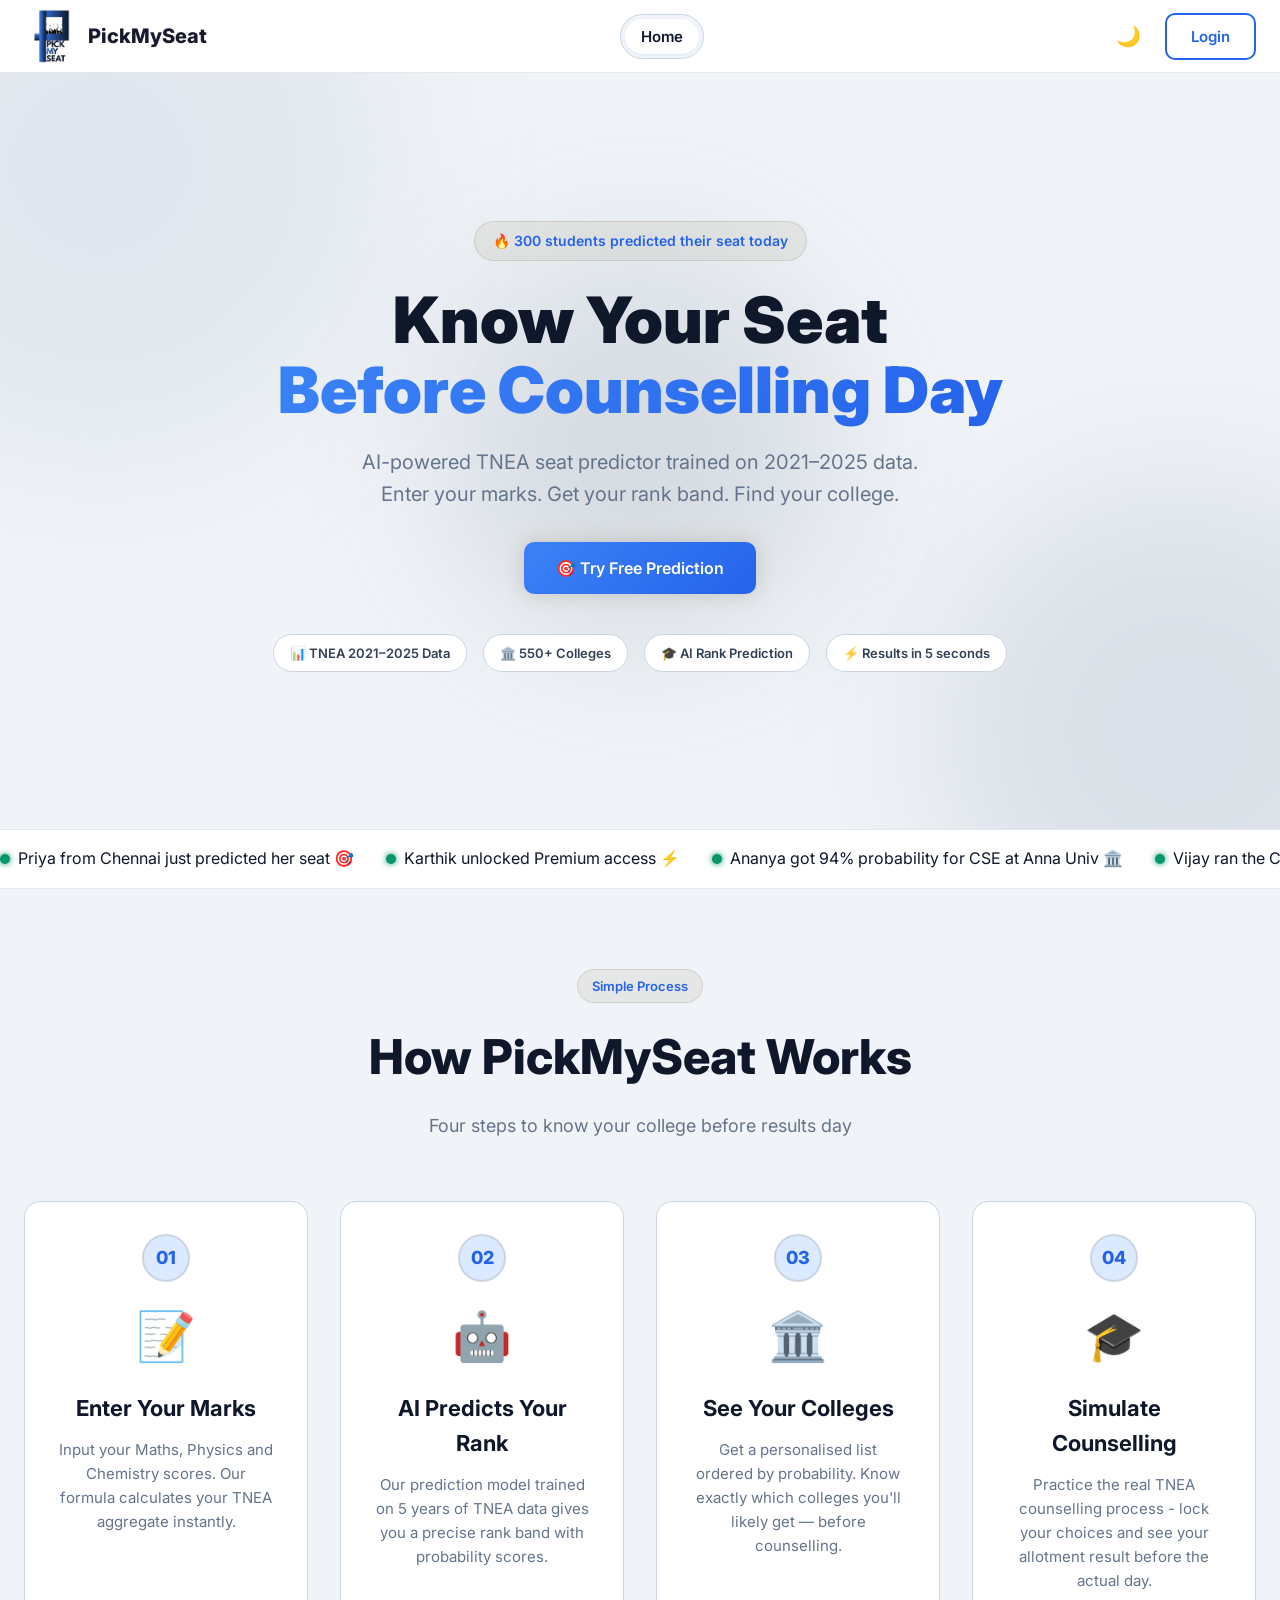
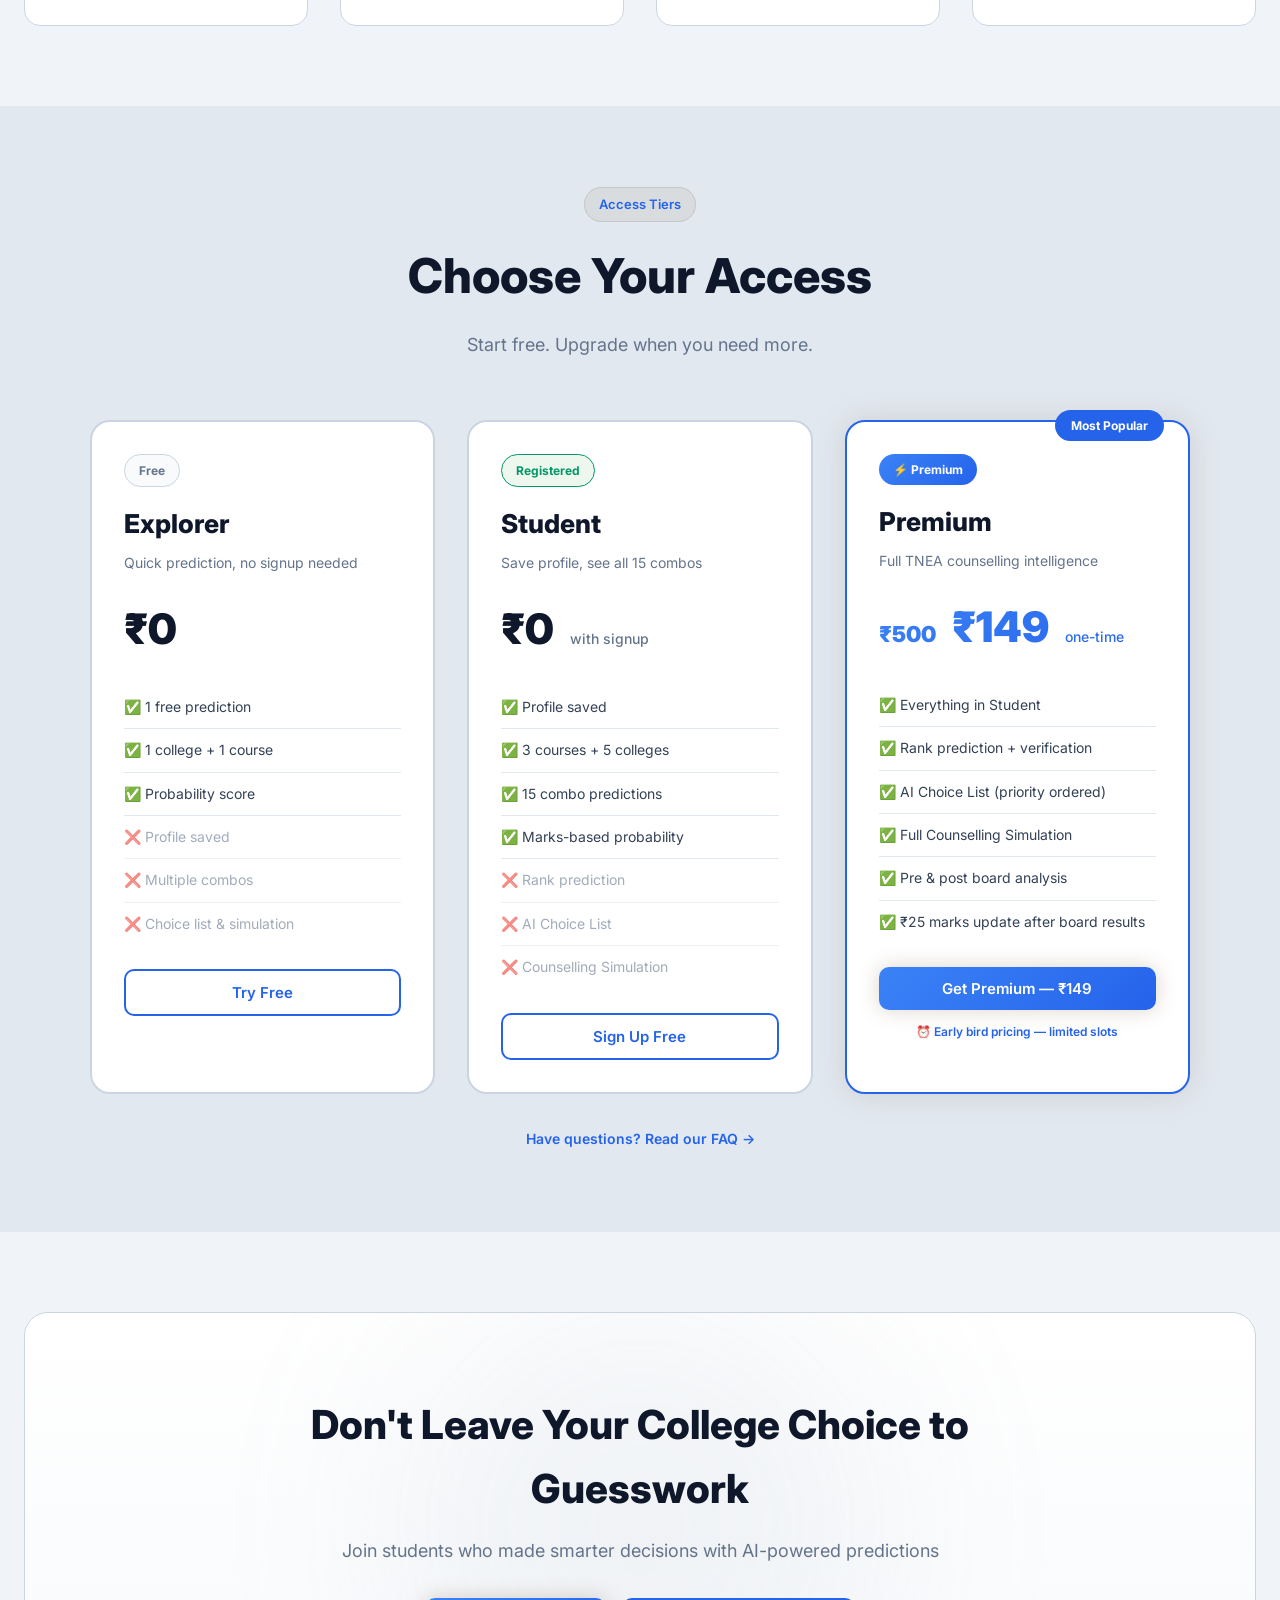
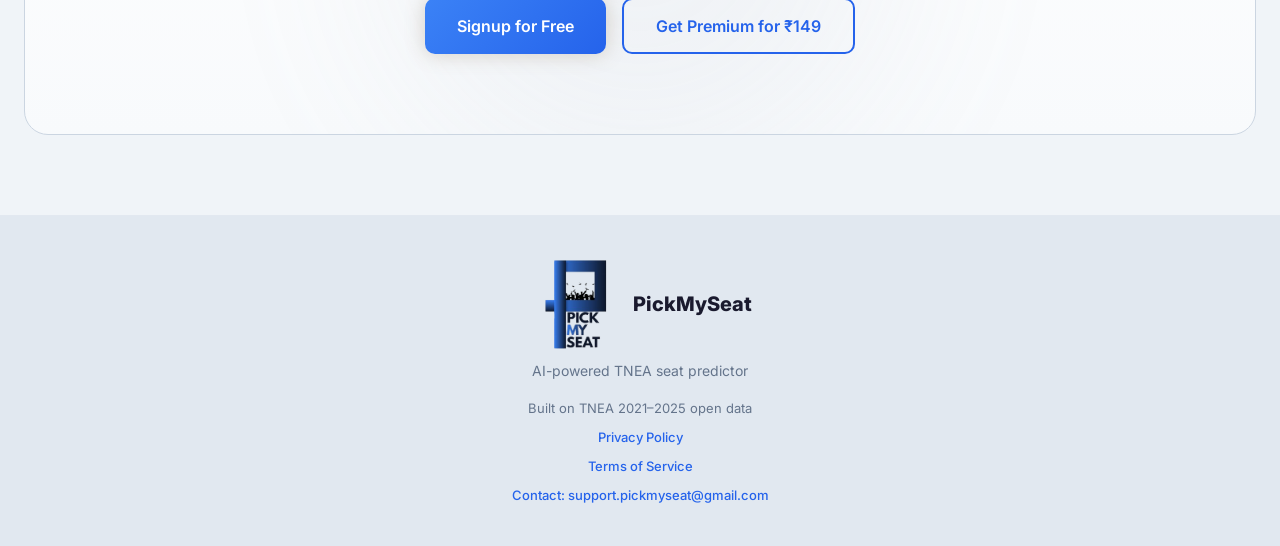
==== commit 31846632: "fix: dark dropdown text visible, signup category required, verification popup background, marks upda" ====
--- a/frontend/index.html
+++ b/frontend/index.html
@@ -107,6 +107,9 @@
         <span class="price-new" style="font-size:28px">₹25</span>
         <span class="price-label">one-time marks update</span>
       </div>
+      <div style="background:rgba(108,99,255,0.1);border:1px solid rgba(108,99,255,0.3);border-radius:8px;padding:12px 16px;margin-bottom:16px;font-size:13px;color:var(--text-secondary)">
+        ✏️ <strong>Edit your marks below first</strong>, then click Pay ₹25 to save them. Your marks will be locked again after payment.
+      </div>
       <div class="form-group" style="margin-top:16px">
         <label>Mathematics <span class="label-note">/ 100</span></label>
         <input type="number" id="updateMath" min="0" max="100" class="text-input" placeholder="e.g. 92"/>
@@ -589,6 +592,19 @@
             <input type="tel" id="signupMobile" class="text-input" placeholder="99999 99999" maxlength="10" oninput="this.value=this.value.replace(/[^0-9]/g,'').slice(0,10)"/>
           </div>
           <div class="form-group">
+            <label>Community</label>
+            <select id="signupCategory" class="select-input full-width" required>
+              <option value="" disabled selected>Select your community</option>
+              <option value="OC">OC (Open Category)</option>
+              <option value="BC">BC (Backward Class)</option>
+              <option value="BCM">BCM (Backward Class Muslim)</option>
+              <option value="MBC">MBC (Most Backward Class)</option>
+              <option value="SC">SC (Scheduled Caste)</option>
+              <option value="SCA">SCA (Scheduled Caste Arunthathiyar)</option>
+              <option value="ST">ST (Scheduled Tribe)</option>
+            </select>
+          </div>
+          <div class="form-group">
             <label>Password</label>
             <div class="password-field-wrap">
               <input type="password" id="signupPassword" class="text-input" placeholder="Min 8 characters"/>
--- a/frontend/styles.css
+++ b/frontend/styles.css
@@ -692,21 +692,26 @@
 }
 
 html.dark-theme .nav-dropdown {
-  background: #ffffff !important;
-  border-color: #e2e8f0 !important;
-  box-shadow: 0 8px 24px rgba(0,0,0,0.12) !important;
+  background: #1e293b !important;
+  border-color: #334155 !important;
+  box-shadow: 0 8px 24px rgba(0,0,0,0.4) !important;
 }
 
 html.dark-theme .dropdown-item {
-  color: #1a1a2e !important;
+  color: #f8fafc !important;
 }
 
 html.dark-theme .dropdown-item:hover {
-  background: #f1f5f9 !important;
+  background: #334155 !important;
+  color: #ffffff !important;
 }
 
 html.dark-theme #dropdownInfo {
-  color: #64748b !important;
+  color: #94a3b8 !important;
+}
+
+html.dark-theme .dropdown-divider {
+  border-color: #334155 !important;
 }
 
 html.dark-theme #navUpgradeBtn {
@@ -723,8 +728,8 @@
 }
 
 .nav-brand .brand-icon-img {
-  height: 40px;
-  width: 40px;
+  height: 56px;
+  width: 56px;
 }
 
 .nav-brand {
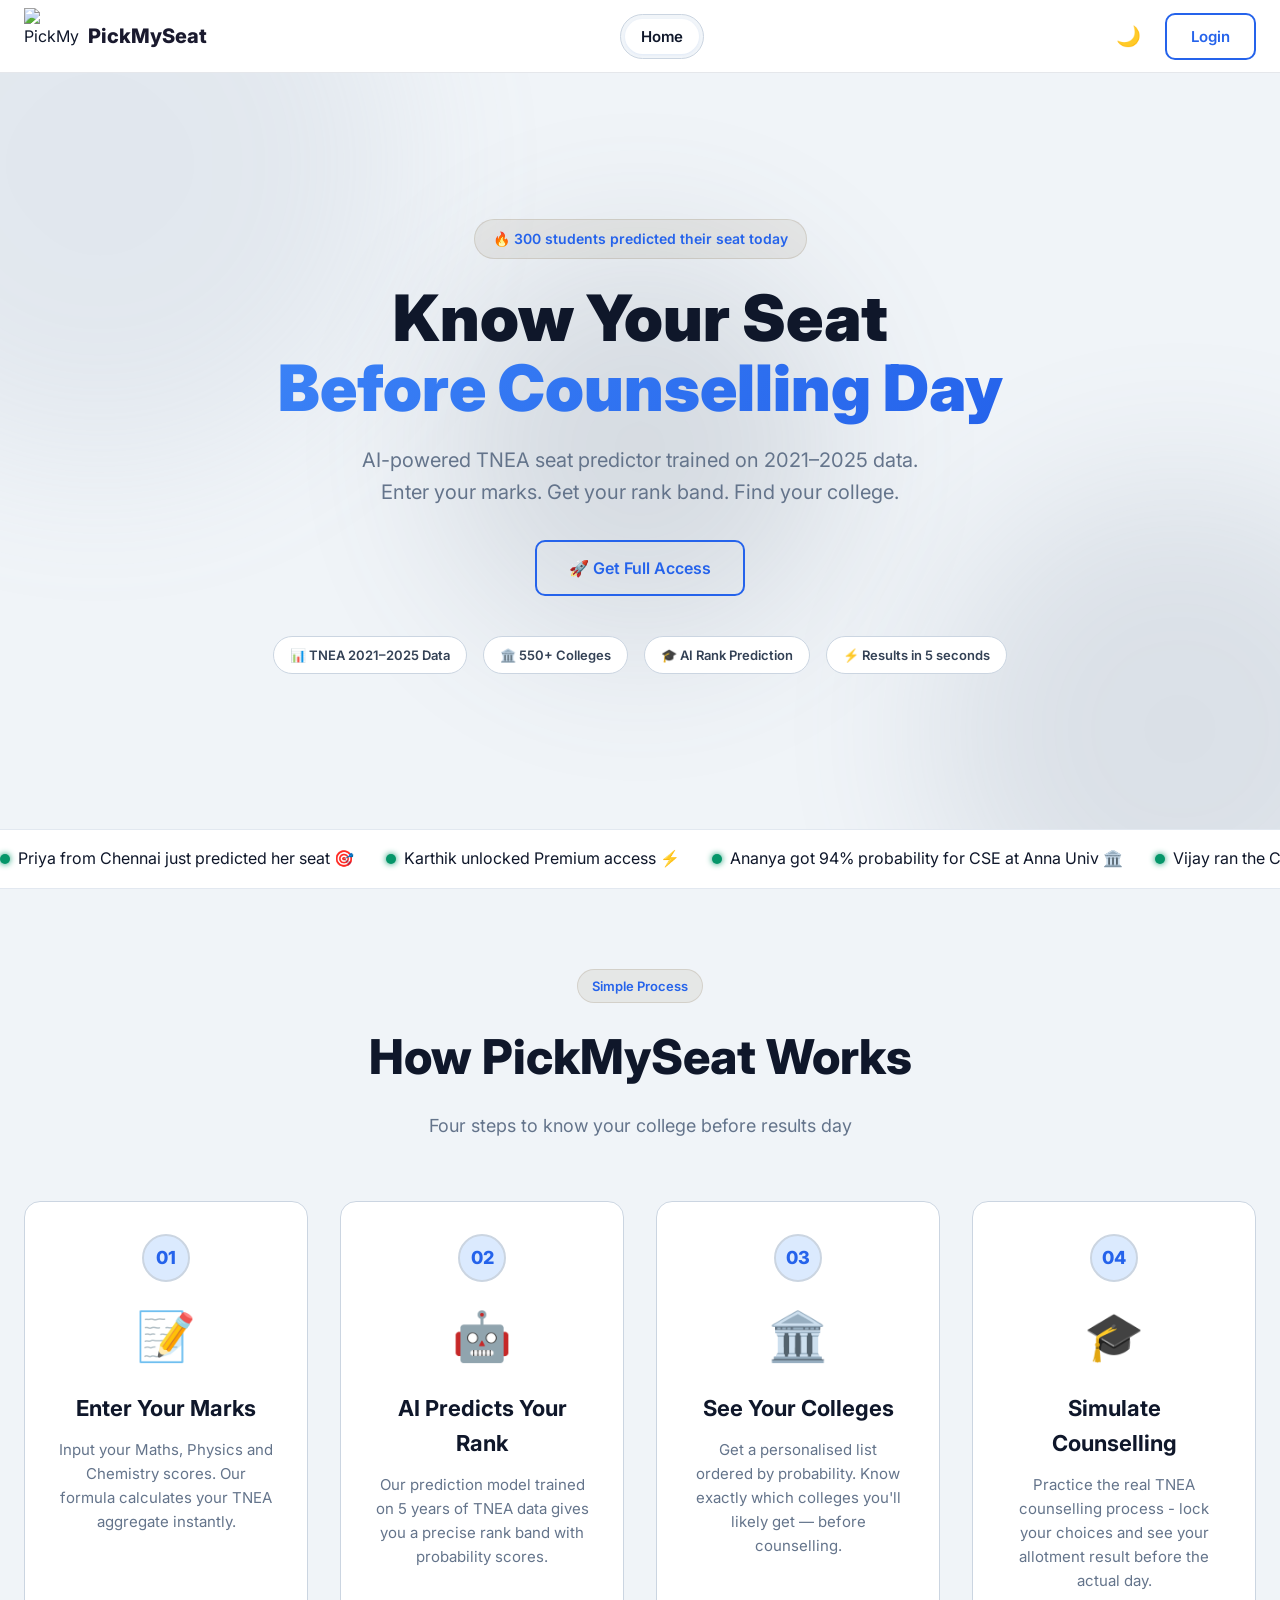
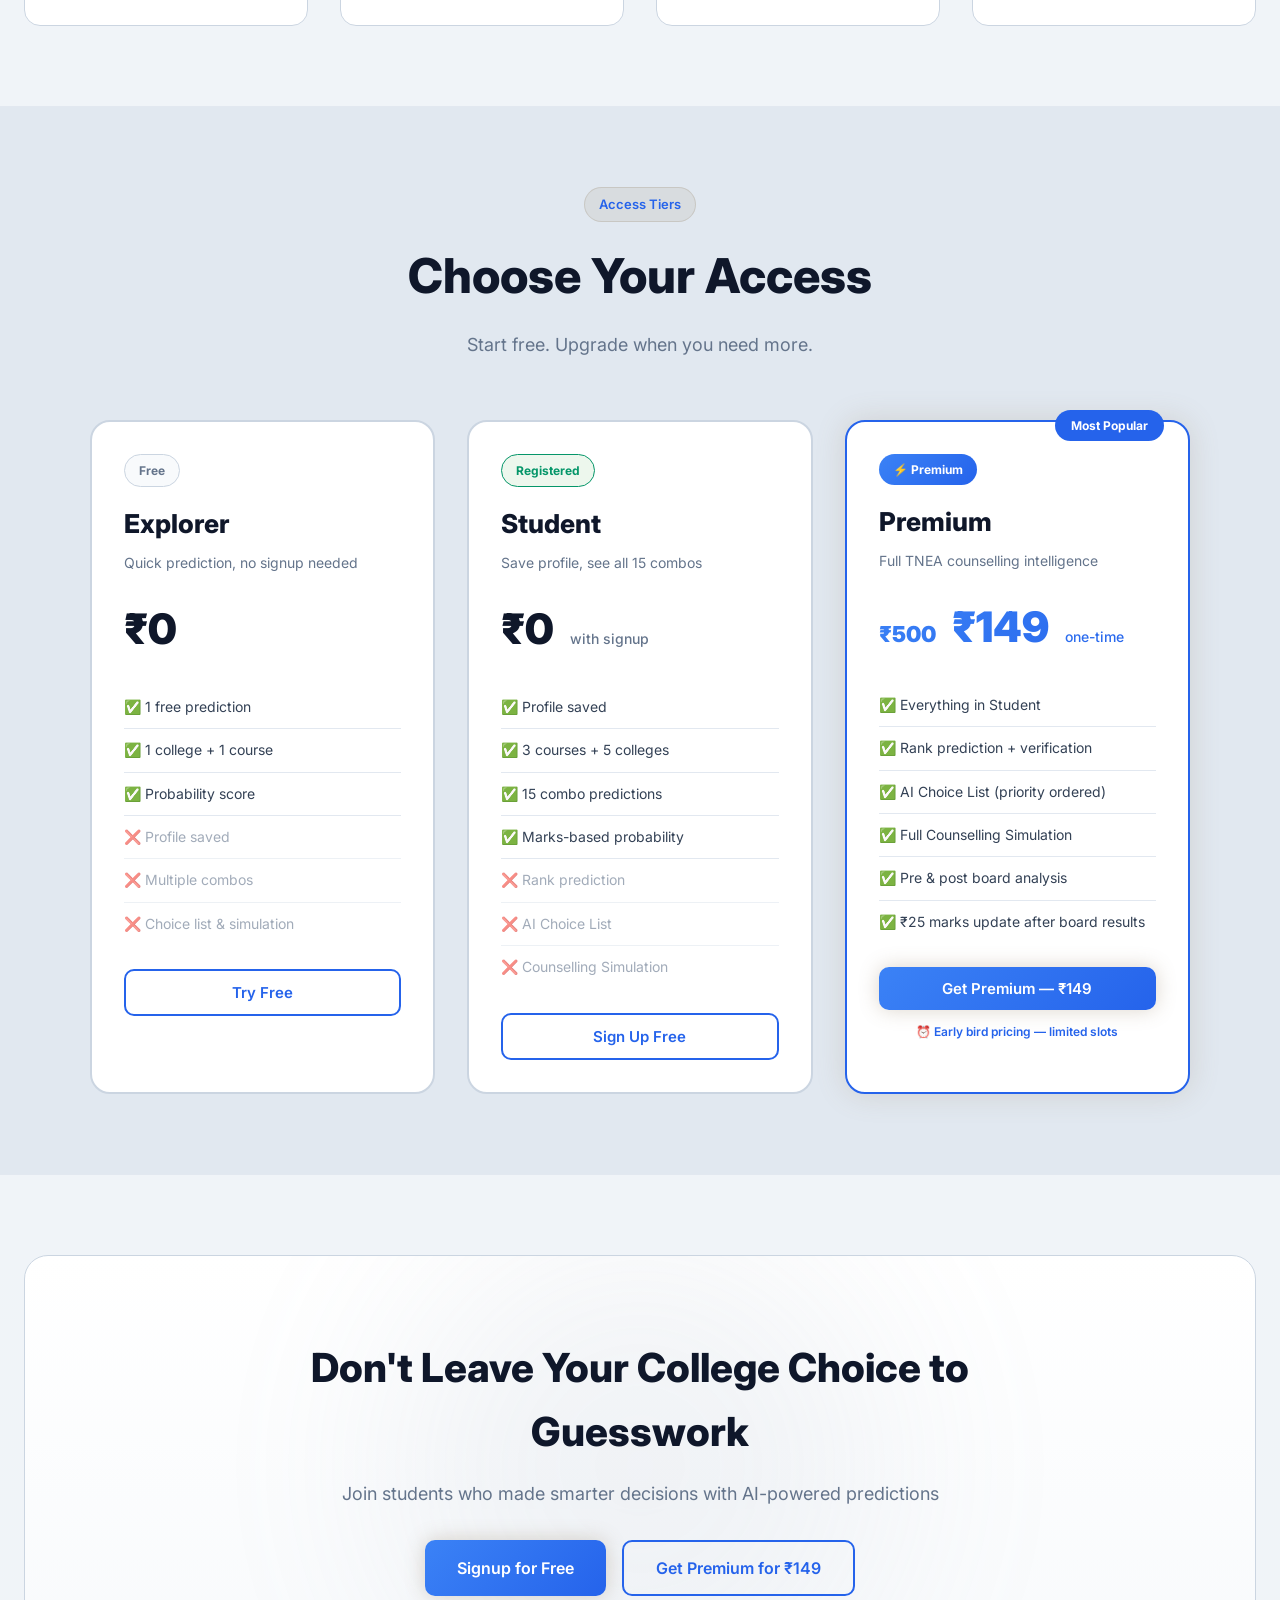
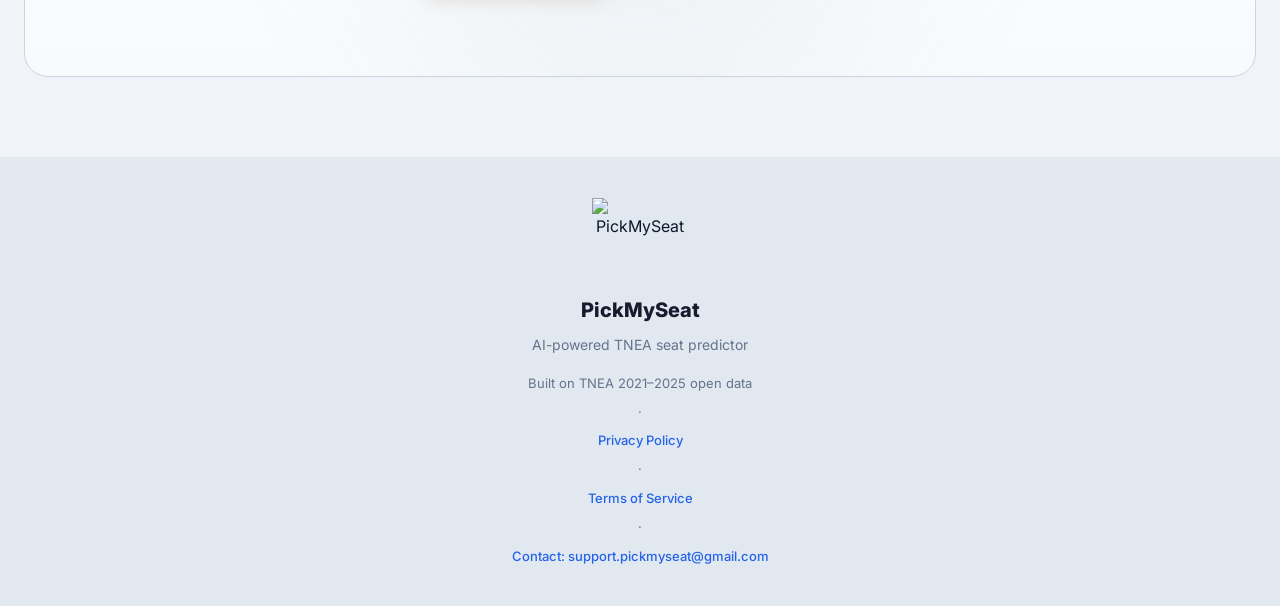
==== commit 8903b7a0: "application no. field not mandatory make it optional" ====
--- a/frontend/index.html
+++ b/frontend/index.html
@@ -3,7 +3,7 @@
 <head>
   <meta charset="UTF-8" />
   <meta name="viewport" content="width=device-width, initial-scale=1.0" />
-  <link rel="icon" type="image/png" href="logo.png" />
+  <link rel="icon" type="image/png" href="logo-light.png" />
   <meta name="description" content="PickMySeat predicts your TNEA college seat. Enter your marks and get your top 5 college recommendations with admission probability." />
   <meta name="keywords" content="TNEA, engineering admission, Tamil Nadu, college predictor, seat allotment, TNEA 2026" />
   <meta property="og:title" content="PickMySeat — Know Your College Before Results" />
@@ -107,9 +107,6 @@
         <span class="price-new" style="font-size:28px">₹25</span>
         <span class="price-label">one-time marks update</span>
       </div>
-      <div style="background:rgba(108,99,255,0.1);border:1px solid rgba(108,99,255,0.3);border-radius:8px;padding:12px 16px;margin-bottom:16px;font-size:13px;color:var(--text-secondary)">
-        ✏️ <strong>Edit your marks below first</strong>, then click Pay ₹25 to save them. Your marks will be locked again after payment.
-      </div>
       <div class="form-group" style="margin-top:16px">
         <label>Mathematics <span class="label-note">/ 100</span></label>
         <input type="number" id="updateMath" min="0" max="100" class="text-input" placeholder="e.g. 92"/>
@@ -134,7 +131,7 @@
   <nav class="navbar" id="navbar">
     <div class="nav-container">
       <div class="nav-brand" onclick="navigateTo('landing')">
-        <img class="brand-icon-img" src="logo.png" alt="PickMySeat"/>
+        <img class="brand-icon-img brand-logo-light" src="logo-light.png" alt="PickMySeat"/>
      
         <span class="brand-name">PickMySeat</span>
         <span id="navTierBadge" class="nav-tier-badge hidden"></span>
@@ -199,7 +196,7 @@
 <button class="btn-primary btn-glow btn-large" id="heroTryPredictionBtn" onclick="navigateTo('free-predict')">
             🎯 Try Free Prediction
           </button>
-          <button class="btn-outline btn-large" id="heroGetAccessBtn" onclick="getFullAccess()">
+          <button class="btn-outline btn-large" id="heroGetAccessBtn" onclick="navigateTo('auth')">
             🚀 Get Full Access
           </button>
         </div>
@@ -319,10 +316,6 @@
           </div>
 
         </div>
-
-        <div style="text-align:center;margin-top:32px">
-          <a href="faq.html" target="_blank" rel="noopener noreferrer" style="font-size:14px;color:var(--accent);text-decoration:none;font-weight:600">Have questions? Read our FAQ →</a>
-        </div>
       </div>
     </section>
 
@@ -347,16 +340,18 @@
     <footer class="footer">
       <div class="footer-container">
         <div class="footer-brand">
-          <div class="footer-brand-top">
-            <img class="brand-icon-img" src="logo.png" alt="PickMySeat"/>
-            <span class="brand-name">PickMySeat</span>
-          </div>
+          <img class="brand-icon-img brand-logo-light" src="logo-light.png" alt="PickMySeat"/>
+        
+          <span class="brand-name">PickMySeat</span>
           <p>AI-powered TNEA seat predictor</p>
         </div>
         <div class="footer-links">
           <span>Built on TNEA 2021–2025 open data</span>
+          <span>·</span>
           <a href="privacy.html" target="_blank" rel="noopener noreferrer" style="color:var(--accent);text-decoration:none;font-weight:500">Privacy Policy</a>
+          <span>·</span>
           <a href="terms.html" target="_blank" rel="noopener noreferrer" style="color:var(--accent);text-decoration:none;font-weight:500">Terms of Service</a>
+          <span>·</span>
           <a href="mailto:support.pickmyseat@gmail.com" style="color:var(--accent);text-decoration:none;font-weight:500">Contact: support.pickmyseat@gmail.com</a>
         </div>
       </div>
@@ -534,7 +529,7 @@
     <div class="page-container narrow center-page">
       <div class="auth-box">
         <div class="auth-brand">
-          <img class="brand-icon-img large" src="logo.png" alt="PickMySeat"/>
+          <img class="brand-icon-img large brand-logo-light" src="logo-light.png" alt="PickMySeat"/>
           
           <h2>PickMySeat</h2>
         </div>
@@ -590,19 +585,6 @@
           <div class="form-group">
             <label>Mobile Number</label>
             <input type="tel" id="signupMobile" class="text-input" placeholder="99999 99999" maxlength="10" oninput="this.value=this.value.replace(/[^0-9]/g,'').slice(0,10)"/>
-          </div>
-          <div class="form-group">
-            <label>Community</label>
-            <select id="signupCategory" class="select-input full-width" required>
-              <option value="" disabled selected>Select your community</option>
-              <option value="OC">OC (Open Category)</option>
-              <option value="BC">BC (Backward Class)</option>
-              <option value="BCM">BCM (Backward Class Muslim)</option>
-              <option value="MBC">MBC (Most Backward Class)</option>
-              <option value="SC">SC (Scheduled Caste)</option>
-              <option value="SCA">SCA (Scheduled Caste Arunthathiyar)</option>
-              <option value="ST">ST (Scheduled Tribe)</option>
-            </select>
           </div>
           <div class="form-group">
             <label>Password</label>
@@ -722,10 +704,8 @@
             <div class="rank-verify-result hidden" id="rankVerifyResult"></div>
           </div>
 <div class="rank-section hidden" id="profileAppIdSection">
-  <h4 class="rank-title">📋 2026 Rank Verification</h4>
-  <p style="font-size:13px;color:var(--text-muted);margin-bottom:16px">
-    Rank list is out! Enter your Application ID and rank to get accurate predictions verified against the official list.
-  </p>
+  <h4 class="rank-title">📋 2026 Rank Verification (Optional)</h4>
+  <p style="font-size:12px;color:var(--text-muted);margin-bottom:12px">Optional — enter your Application ID and rank from the official TNEA rank list for more accurate predictions. You can still use all features without this.</p>
   <div class="form-group">
     <label>Application ID</label>
     <input type="text" id="profileAppId" class="text-input" placeholder="e.g. TN2026XXXXXX"/>
@@ -737,6 +717,7 @@
   <button class="btn-primary" onclick="verifyAndSaveRank()">
     ✅ Verify My Rank
   </button>
+  <p style="font-size:11px;color:var(--text-muted);margin-top:8px;text-align:center">⚡ Without verification, predictions use your marks-based estimated rank. Verified rank gives significantly more accurate results.</p>
   <div id="rankVerifyStatus" class="hidden" style="margin-top:12px;padding:12px;border-radius:8px;font-size:13px;font-weight:600"></div>
 </div>
 
--- a/frontend/styles.css
+++ b/frontend/styles.css
@@ -691,7 +691,7 @@
   color: #1a1a2e !important;
 }
 
-html.dark-theme .nav-dropdown {
+html.dark-theme .user-dropdown {
   background: #1e293b !important;
   border-color: #334155 !important;
   box-shadow: 0 8px 24px rgba(0,0,0,0.4) !important;
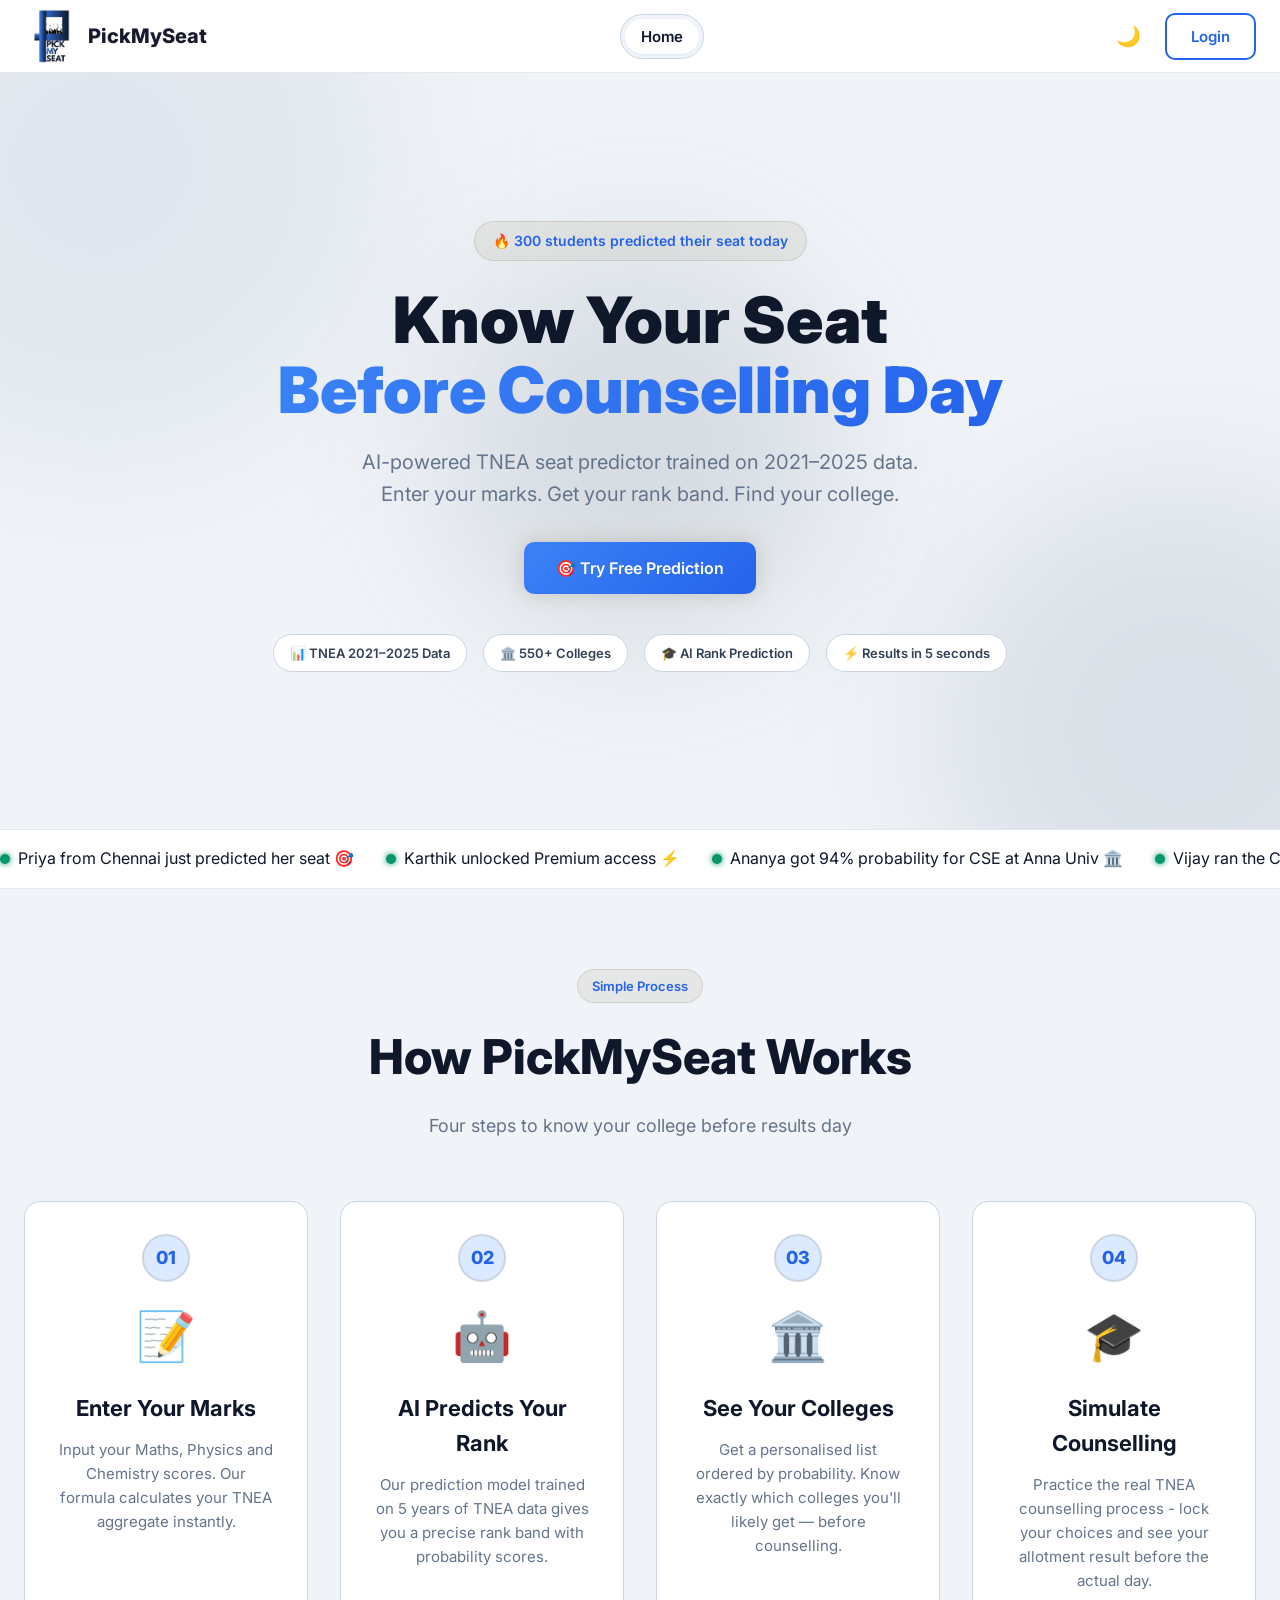
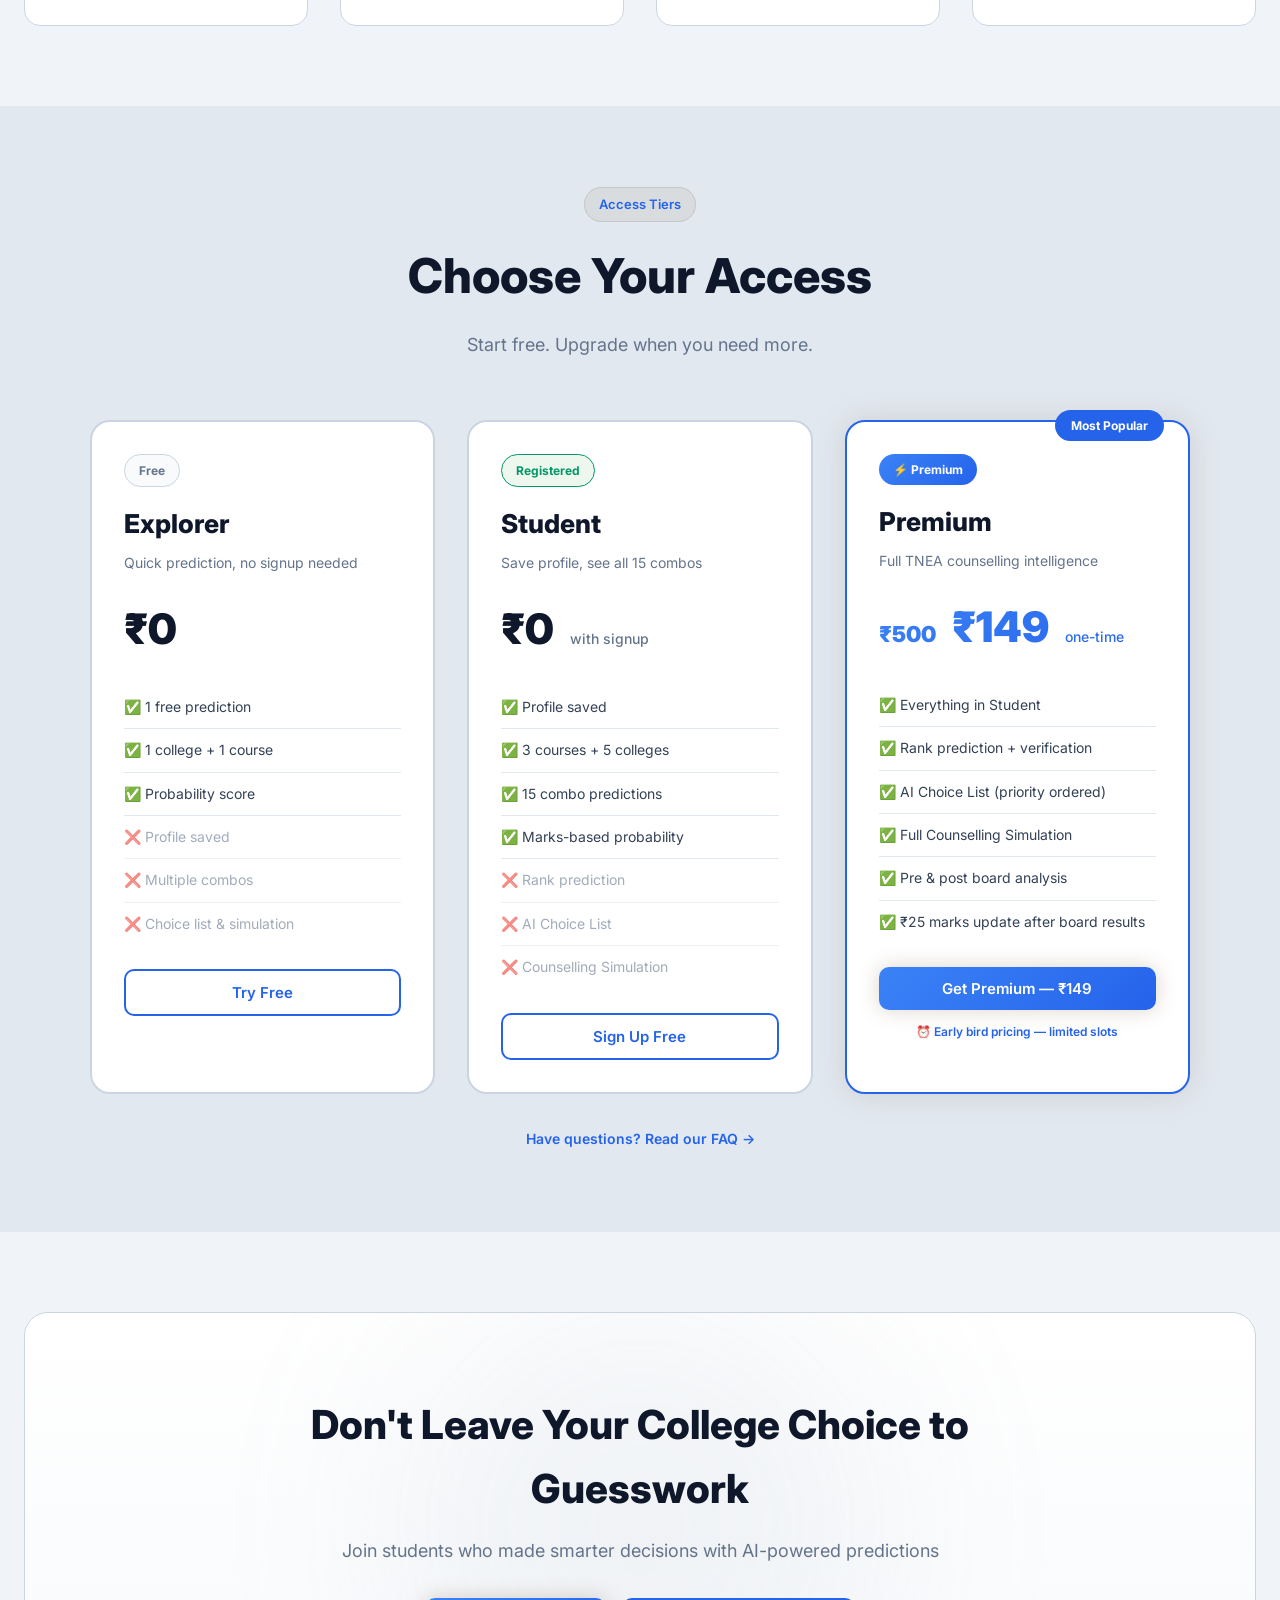
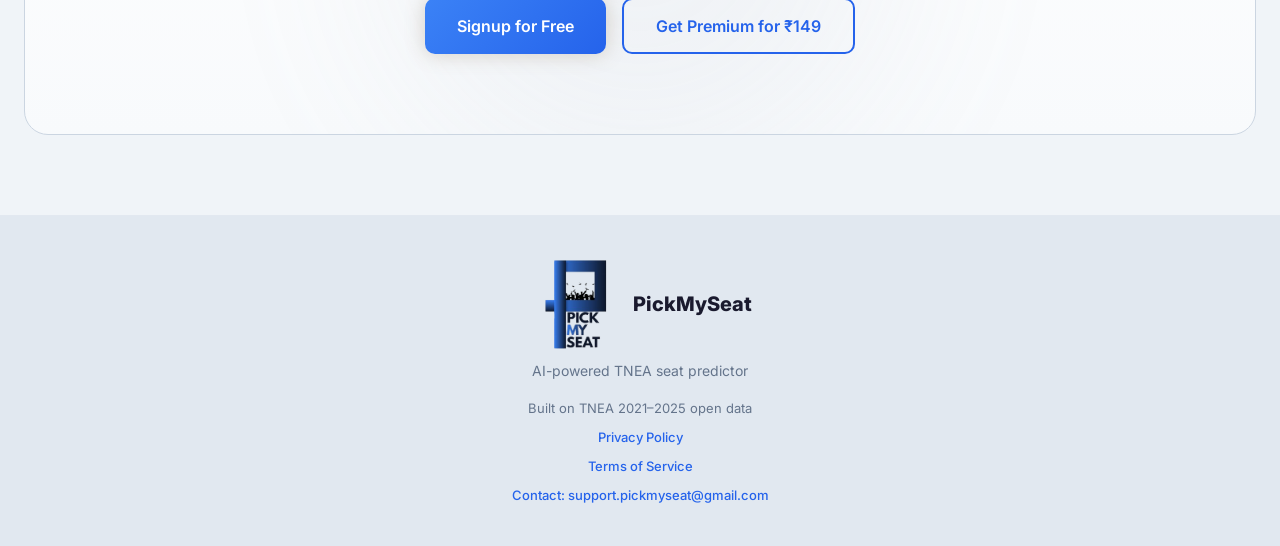
==== commit 8dec0ff6: "Merge branch 'main' of https://github.com/SnehaM-GIT/TNEA_Predictor" ====
--- a/frontend/index.html
+++ b/frontend/index.html
@@ -3,7 +3,7 @@
 <head>
   <meta charset="UTF-8" />
   <meta name="viewport" content="width=device-width, initial-scale=1.0" />
-  <link rel="icon" type="image/png" href="logo-light.png" />
+  <link rel="icon" type="image/png" href="logo.png" />
   <meta name="description" content="PickMySeat predicts your TNEA college seat. Enter your marks and get your top 5 college recommendations with admission probability." />
   <meta name="keywords" content="TNEA, engineering admission, Tamil Nadu, college predictor, seat allotment, TNEA 2026" />
   <meta property="og:title" content="PickMySeat — Know Your College Before Results" />
@@ -107,6 +107,9 @@
         <span class="price-new" style="font-size:28px">₹25</span>
         <span class="price-label">one-time marks update</span>
       </div>
+      <div style="background:rgba(108,99,255,0.1);border:1px solid rgba(108,99,255,0.3);border-radius:8px;padding:12px 16px;margin-bottom:16px;font-size:13px;color:var(--text-secondary)">
+        ✏️ <strong>Edit your marks below first</strong>, then click Pay ₹25 to save them. Your marks will be locked again after payment.
+      </div>
       <div class="form-group" style="margin-top:16px">
         <label>Mathematics <span class="label-note">/ 100</span></label>
         <input type="number" id="updateMath" min="0" max="100" class="text-input" placeholder="e.g. 92"/>
@@ -131,7 +134,7 @@
   <nav class="navbar" id="navbar">
     <div class="nav-container">
       <div class="nav-brand" onclick="navigateTo('landing')">
-        <img class="brand-icon-img brand-logo-light" src="logo-light.png" alt="PickMySeat"/>
+        <img class="brand-icon-img" src="logo.png" alt="PickMySeat"/>
      
         <span class="brand-name">PickMySeat</span>
         <span id="navTierBadge" class="nav-tier-badge hidden"></span>
@@ -196,7 +199,7 @@
 <button class="btn-primary btn-glow btn-large" id="heroTryPredictionBtn" onclick="navigateTo('free-predict')">
             🎯 Try Free Prediction
           </button>
-          <button class="btn-outline btn-large" id="heroGetAccessBtn" onclick="navigateTo('auth')">
+          <button class="btn-outline btn-large" id="heroGetAccessBtn" onclick="getFullAccess()">
             🚀 Get Full Access
           </button>
         </div>
@@ -316,6 +319,10 @@
           </div>
 
         </div>
+
+        <div style="text-align:center;margin-top:32px">
+          <a href="faq.html" target="_blank" rel="noopener noreferrer" style="font-size:14px;color:var(--accent);text-decoration:none;font-weight:600">Have questions? Read our FAQ →</a>
+        </div>
       </div>
     </section>
 
@@ -340,18 +347,16 @@
     <footer class="footer">
       <div class="footer-container">
         <div class="footer-brand">
-          <img class="brand-icon-img brand-logo-light" src="logo-light.png" alt="PickMySeat"/>
-        
-          <span class="brand-name">PickMySeat</span>
+          <div class="footer-brand-top">
+            <img class="brand-icon-img" src="logo.png" alt="PickMySeat"/>
+            <span class="brand-name">PickMySeat</span>
+          </div>
           <p>AI-powered TNEA seat predictor</p>
         </div>
         <div class="footer-links">
           <span>Built on TNEA 2021–2025 open data</span>
-          <span>·</span>
           <a href="privacy.html" target="_blank" rel="noopener noreferrer" style="color:var(--accent);text-decoration:none;font-weight:500">Privacy Policy</a>
-          <span>·</span>
           <a href="terms.html" target="_blank" rel="noopener noreferrer" style="color:var(--accent);text-decoration:none;font-weight:500">Terms of Service</a>
-          <span>·</span>
           <a href="mailto:support.pickmyseat@gmail.com" style="color:var(--accent);text-decoration:none;font-weight:500">Contact: support.pickmyseat@gmail.com</a>
         </div>
       </div>
@@ -529,7 +534,7 @@
     <div class="page-container narrow center-page">
       <div class="auth-box">
         <div class="auth-brand">
-          <img class="brand-icon-img large brand-logo-light" src="logo-light.png" alt="PickMySeat"/>
+          <img class="brand-icon-img large" src="logo.png" alt="PickMySeat"/>
           
           <h2>PickMySeat</h2>
         </div>
@@ -585,6 +590,19 @@
           <div class="form-group">
             <label>Mobile Number</label>
             <input type="tel" id="signupMobile" class="text-input" placeholder="99999 99999" maxlength="10" oninput="this.value=this.value.replace(/[^0-9]/g,'').slice(0,10)"/>
+          </div>
+          <div class="form-group">
+            <label>Community</label>
+            <select id="signupCategory" class="select-input full-width" required>
+              <option value="" disabled selected>Select your community</option>
+              <option value="OC">OC (Open Category)</option>
+              <option value="BC">BC (Backward Class)</option>
+              <option value="BCM">BCM (Backward Class Muslim)</option>
+              <option value="MBC">MBC (Most Backward Class)</option>
+              <option value="SC">SC (Scheduled Caste)</option>
+              <option value="SCA">SCA (Scheduled Caste Arunthathiyar)</option>
+              <option value="ST">ST (Scheduled Tribe)</option>
+            </select>
           </div>
           <div class="form-group">
             <label>Password</label>
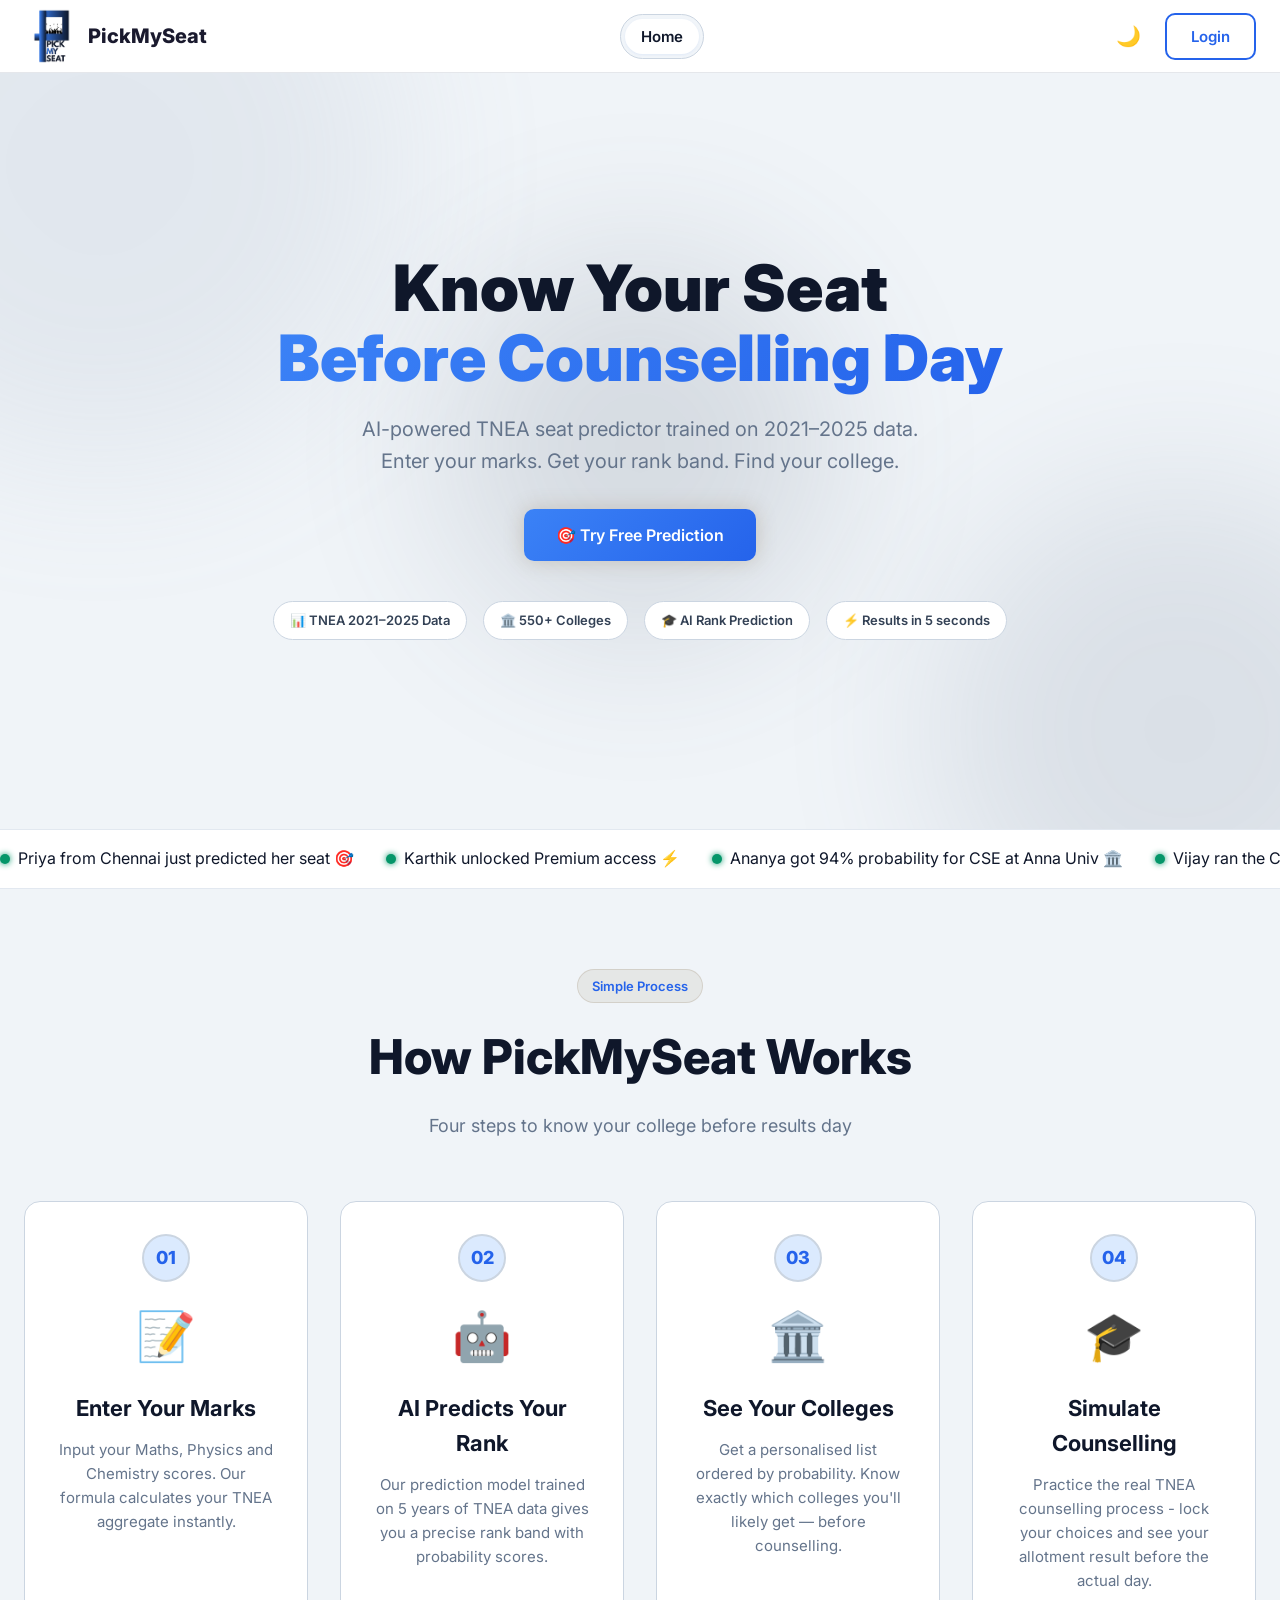
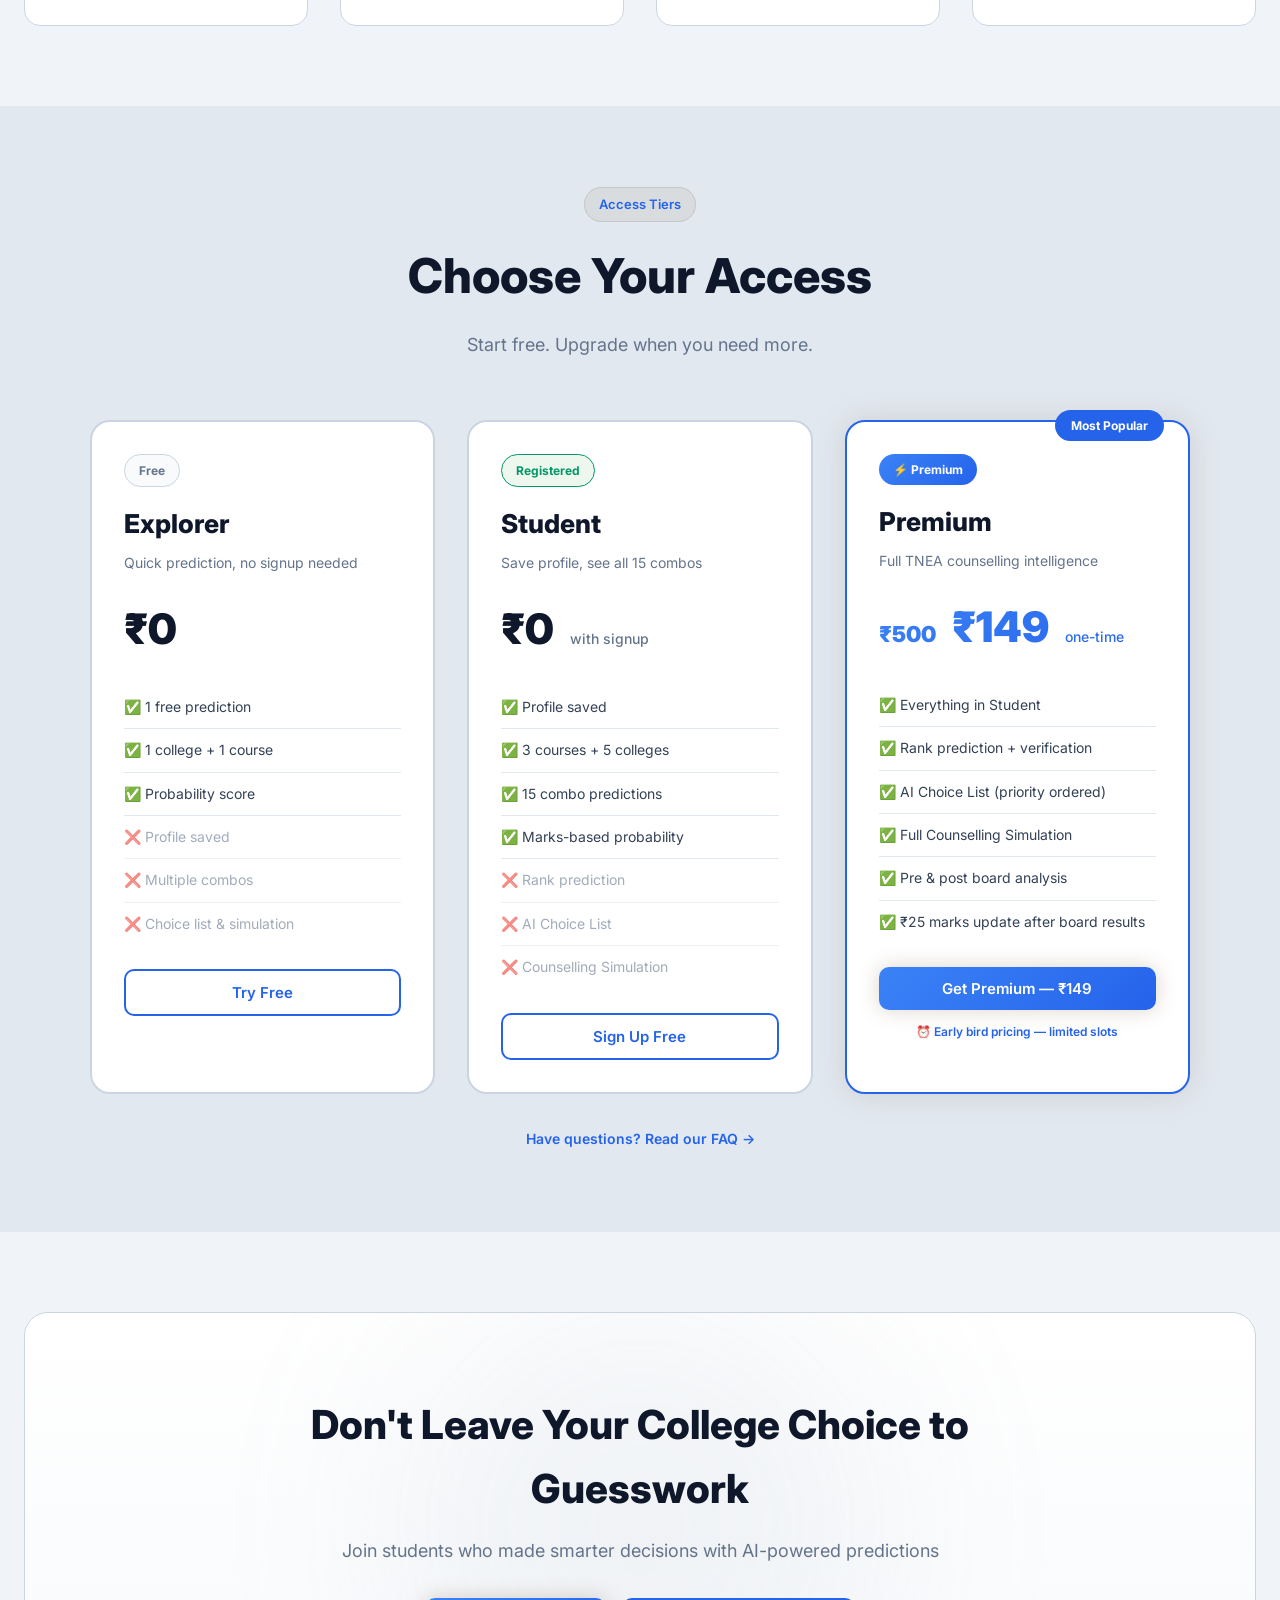
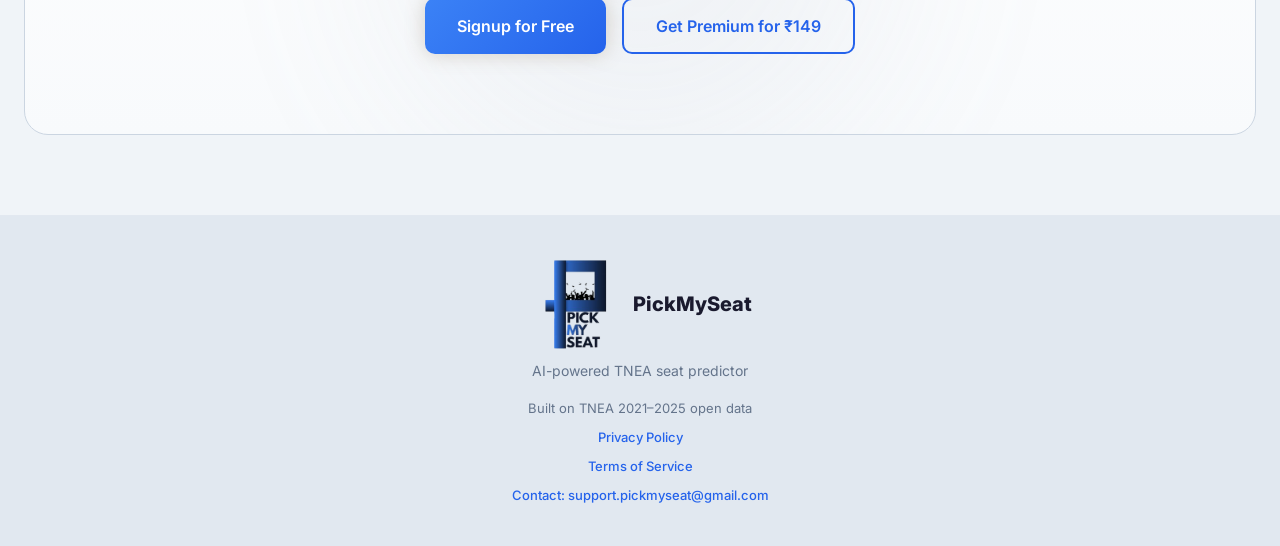
==== commit 97608876: "fix: unconditional full refresh after ₹25 marks update, remove live student counter Marks update han" ====
--- a/frontend/index.html
+++ b/frontend/index.html
@@ -39,10 +39,6 @@
       <div class="modal-badge">🔒 Premium Feature</div>
       <h2 class="modal-title">Unlock Full Access</h2>
       <p class="modal-subtitle" id="upgradeReason">This feature is available for Premium users.</p>
-      <div class="social-proof-bar">
-        <span>🔥</span>
-        <span id="liveCount">342</span> students already predicted their seat today
-      </div>
       <div class="price-block">
         <span class="price-old">₹500</span>
         <span class="price-new">₹149</span>
@@ -183,9 +179,6 @@
       <div class="hero-bg-orb orb2"></div>
       <div class="hero-bg-orb orb3"></div>
       <div class="hero-content">
-        <div class="hero-badge animate-fade-in">
-          🔥 <span id="heroLiveCount">342</span> students predicted their seat today
-        </div>
         <h1 class="hero-title animate-slide-up">
           Know Your Seat<br/>
           <span class="gradient-text">Before Counselling Day</span>
@@ -807,6 +800,9 @@
         <div class="combo-grid" id="comboProbGrid"></div>
       </div>
 
+      <!-- Premium Search Container -->
+      <div id="premiumSearchWrap"></div>
+
       <div class="locked-section" id="dashChoiceList" style="margin-top:40px">
         <div class="lock-overlay" id="choiceLockOverlay">
           <span class="lock-icon">🔒</span>
@@ -833,9 +829,6 @@
         <div class="counselling-sim" id="counsellingSim"></div>
       </div>
 
-      <!-- Premium Search Container -->
-      <div id="premiumSearchWrap"></div>
-
     </div>
   </div>
 
--- a/frontend/styles.css
+++ b/frontend/styles.css
@@ -346,28 +346,6 @@
 /* ============================================
    MODAL COMPONENTS
    ============================================ */
-
-.social-proof-bar {
-  background: var(--accent-bg);
-  border: 1px solid var(--border2);
-  border-radius: 12px;
-  padding: 12px 16px;
-  display: flex;
-  align-items: center;
-  gap: 8px;
-  margin-bottom: 20px;
-  font-size: 14px;
-  color: var(--text-secondary);
-}
-
-.social-proof-bar span:first-child {
-  font-size: 18px;
-}
-
-#liveCount {
-  font-weight: 700;
-  color: var(--accent);
-}
 
 .price-block {
   text-align: center;
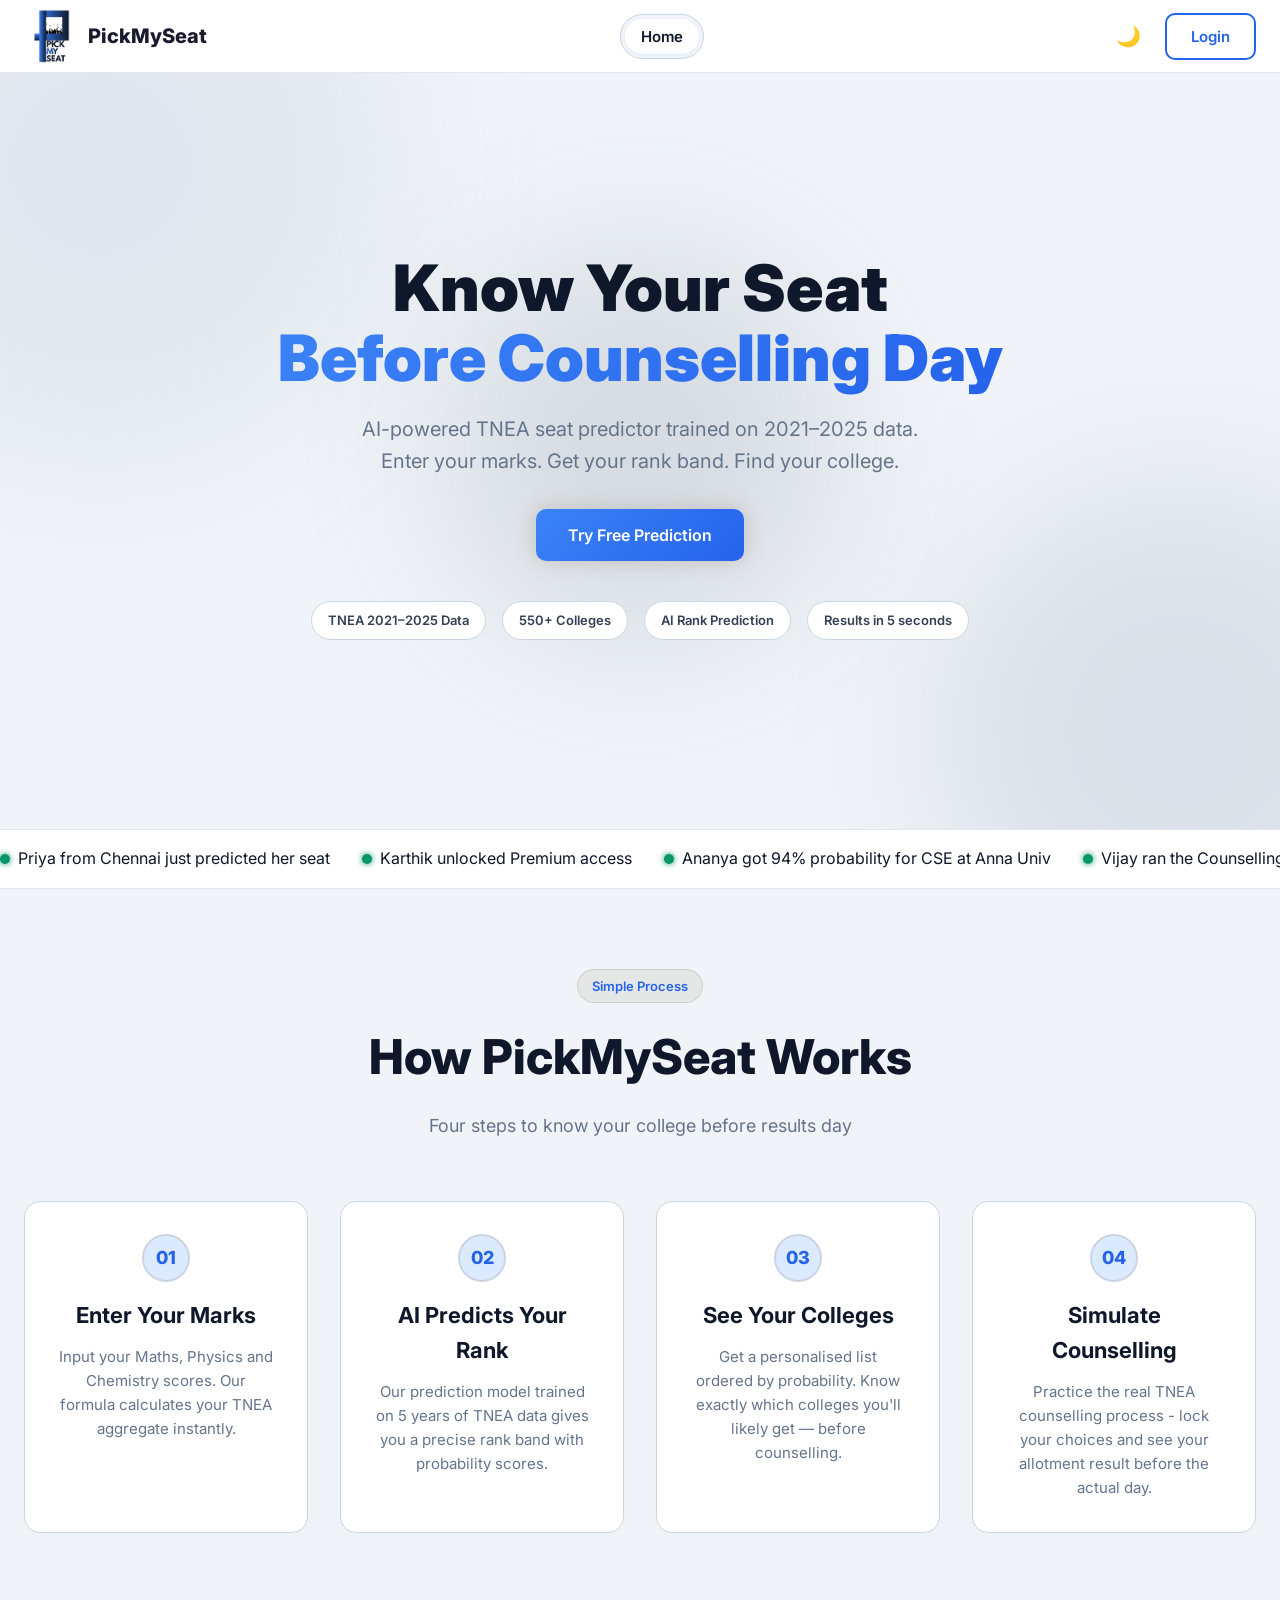
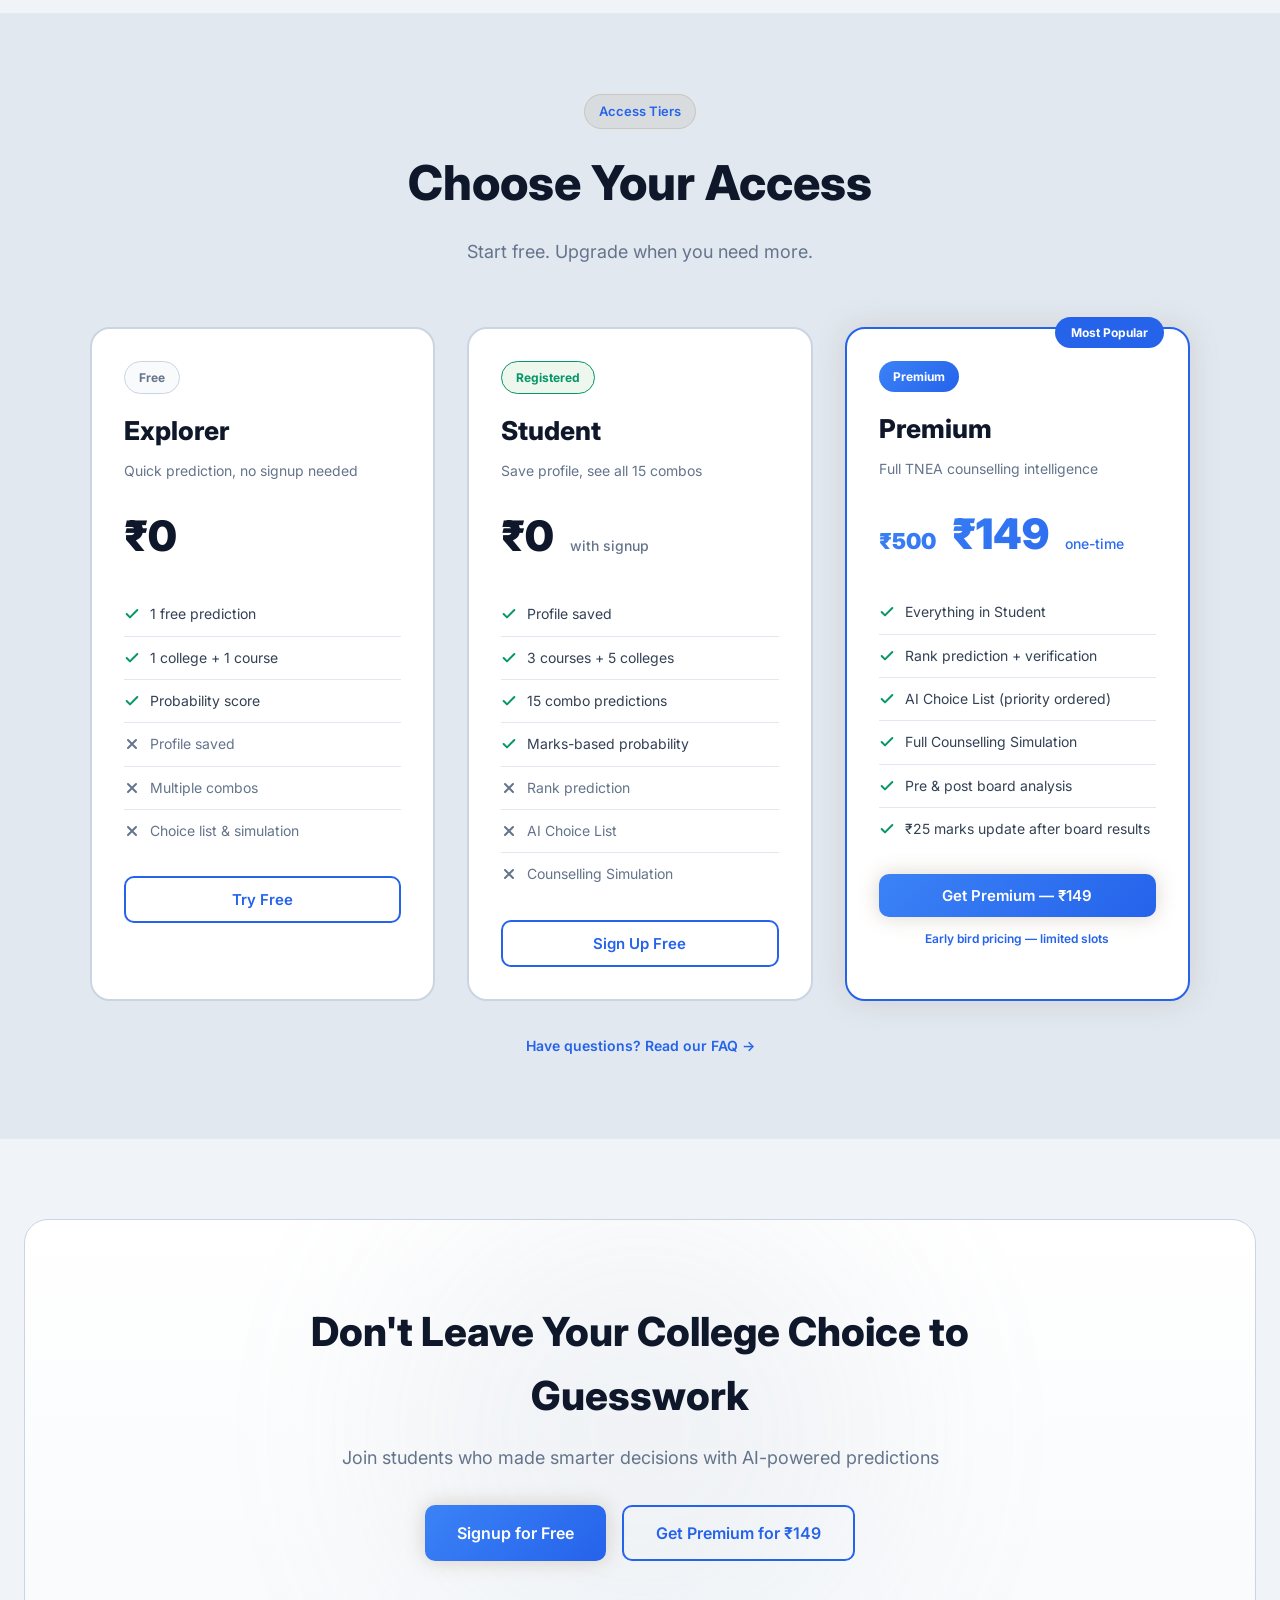
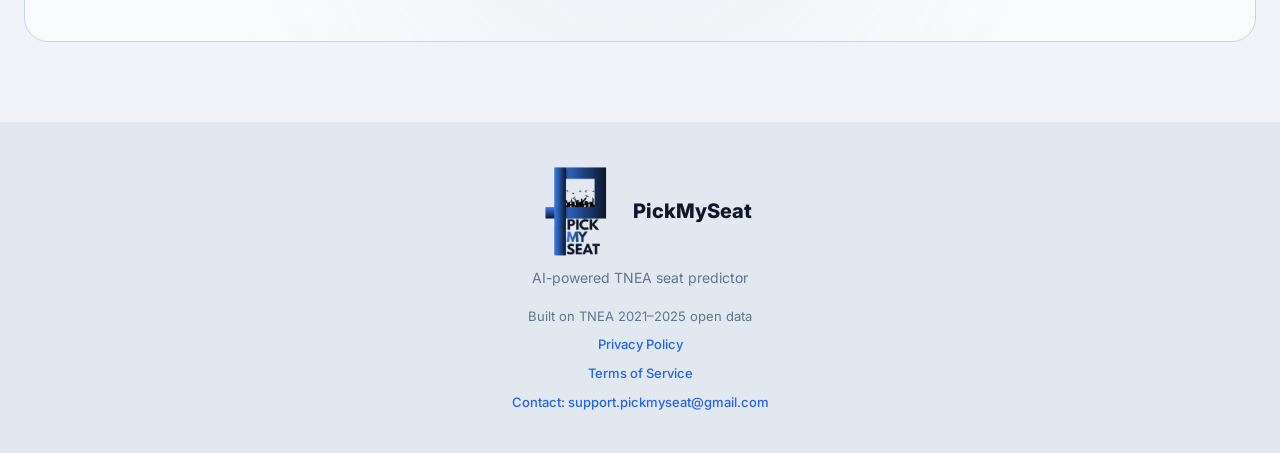
==== commit 7e1f6e1c: "updates" ====
--- a/frontend/index.html
+++ b/frontend/index.html
@@ -36,7 +36,7 @@
   <div id="upgradeModal" class="modal-overlay hidden">
     <div class="modal-box">
       <button class="modal-close" onclick="closeUpgradeModal()">✕</button>
-      <div class="modal-badge">🔒 Premium Feature</div>
+      <div class="modal-badge">Premium Feature</div>
       <h2 class="modal-title">Unlock Full Access</h2>
       <p class="modal-subtitle" id="upgradeReason">This feature is available for Premium users.</p>
       <div class="price-block">
@@ -45,21 +45,21 @@
         <span class="price-label">one-time · lifetime access</span>
       </div>
       <div class="early-bird-badge">
-        ⏰ Early Bird — Only <span id="slotsLeft">23</span> slots left at this price
+        Early Bird — Only <span id="slotsLeft">23</span> slots left at this price
       </div>
       <ul class="feature-checklist">
-        <li>✅ Unlimited rank & seat predictions</li>
-        <li>✅ AI-generated Choice List (priority ordered)</li>
-        <li>✅ Full TNEA Counselling Simulation</li>
-        <li>✅ 15 college-course probability combos</li>
-        <li>✅ Pre & post board result analysis</li>
-        <li>✅ Rank verification & error checking</li>
+        <li>Unlimited rank & seat predictions</li>
+        <li>AI-generated Choice List (priority ordered)</li>
+        <li>Full TNEA Counselling Simulation</li>
+        <li>15 college-course probability combos</li>
+        <li>Pre & post board result analysis</li>
+        <li>Rank verification & error checking</li>
       </ul>
       <div class="fear-text">
-        😨 Without Choice Builder, you might miss your dream college
+        Without Choice Builder, you might miss your dream college
       </div>
       <button class="btn-primary btn-glow btn-full" onclick="initiatePayment()">
-        🚀 Get Premium for ₹149
+        Get Premium for ₹149
       </button>
       <p class="modal-footer-note">
         Students with Premium made 3x better college choices · Secure payment via Razorpay
@@ -74,7 +74,7 @@
       <h2 class="modal-title">Confirm Your Details</h2>
       <p class="modal-subtitle">
         Please verify your marks before payment.<br/>
-        <strong>⚠️ Marks can only be entered once. You'll need to pay ₹25 to update them later.</strong>
+        <strong>Marks can only be entered once. You'll need to pay ₹25 to update them later.</strong>
       </p>
       <div id="payConfirmContent" class="confirm-data-box"></div>
       <div class="confirm-notice">
@@ -92,7 +92,7 @@
     <div class="modal-box">
       <button class="modal-close" onclick="closeMarksUpdate()">✕</button>
       <div class="modal-badge" style="background:rgba(245,158,11,0.15);color:var(--warning);border-color:rgba(245,158,11,0.3)">
-        📝 Update Marks
+        Update Marks
       </div>
       <h2 class="modal-title">Update Your Marks</h2>
       <p class="modal-subtitle">
@@ -104,7 +104,7 @@
         <span class="price-label">one-time marks update</span>
       </div>
       <div style="background:rgba(108,99,255,0.1);border:1px solid rgba(108,99,255,0.3);border-radius:8px;padding:12px 16px;margin-bottom:16px;font-size:13px;color:var(--text-secondary)">
-        ✏️ <strong>Edit your marks below first</strong>, then click Pay ₹25 to save them. Your marks will be locked again after payment.
+        <strong>Edit your marks below first</strong>, then click Pay ₹25 to save them. Your marks will be locked again after payment.
       </div>
       <div class="form-group" style="margin-top:16px">
         <label>Mathematics <span class="label-note">/ 100</span></label>
@@ -153,19 +153,19 @@
           <div class="user-dropdown hidden" id="userDropdown">
             <div class="dropdown-info" id="dropdownInfo"></div>
             <hr class="dropdown-divider"/>
-            <button class="dropdown-item" onclick="navigateTo('profile')">✏️ Edit Profile</button>
-            <button class="dropdown-item" onclick="navigateTo('profile')">👤 Profile</button>
-            <button class="dropdown-item" onclick="navigateTo('dashboard')">📊 Dashboard</button>
+            <button class="dropdown-item" onclick="navigateTo('profile')">Edit Profile</button>
+            <button class="dropdown-item" onclick="navigateTo('profile')">Profile</button>
+            <button class="dropdown-item" onclick="navigateTo('dashboard')">Dashboard</button>
             <div class="dropdown-divider"></div>
-            <a href="privacy.html" target="_blank" rel="noopener noreferrer" class="dropdown-item" style="display:flex;align-items:center;text-decoration:none;color:var(--text-primary)">📋 Privacy Policy</a>
-            <a href="terms.html" target="_blank" rel="noopener noreferrer" class="dropdown-item" style="display:flex;align-items:center;text-decoration:none;color:var(--text-primary)">📜 Terms of Service</a>
+            <a href="privacy.html" target="_blank" rel="noopener noreferrer" class="dropdown-item" style="display:flex;align-items:center;text-decoration:none;color:var(--text-primary)">Privacy Policy</a>
+            <a href="terms.html" target="_blank" rel="noopener noreferrer" class="dropdown-item" style="display:flex;align-items:center;text-decoration:none;color:var(--text-primary)">Terms of Service</a>
             <hr class="dropdown-divider"/>
-            <button class="dropdown-item danger" onclick="logout()">🚪 Logout</button>
+            <button class="dropdown-item danger" onclick="logout()">Logout</button>
           </div>
         </div>
         <button class="btn-outline hidden" id="navLoginBtn" onclick="navigateTo('auth')">Login</button>
         <button class="btn-primary nav-premium hidden" id="navUpgradeBtn" onclick="showUpgradeModal('nav')">
-          ⚡ Get Premium
+          Get Premium
         </button>
       </div>
     </div>
@@ -190,17 +190,17 @@
         <div class="hero-actions animate-slide-up delay-2">
          
 <button class="btn-primary btn-glow btn-large" id="heroTryPredictionBtn" onclick="navigateTo('free-predict')">
-            🎯 Try Free Prediction
+            Try Free Prediction
           </button>
           <button class="btn-outline btn-large" id="heroGetAccessBtn" onclick="getFullAccess()">
-            🚀 Get Full Access
+            Get Full Access
           </button>
         </div>
         <div class="hero-stats animate-fade-in delay-3">
-          <div class="stat-chip">📊 TNEA 2021–2025 Data</div>
-          <div class="stat-chip">🏛️ 550+ Colleges</div>
-          <div class="stat-chip">🎓 AI Rank Prediction</div>
-          <div class="stat-chip">⚡ Results in 5 seconds</div>
+          <div class="stat-chip">TNEA 2021–2025 Data</div>
+          <div class="stat-chip">550+ Colleges</div>
+          <div class="stat-chip">AI Rank Prediction</div>
+          <div class="stat-chip">Results in 5 seconds</div>
         </div>
       </div>
     </section>
@@ -219,25 +219,21 @@
         <div class="steps-grid">
           <div class="step-card animate-on-scroll">
             <div class="step-number">01</div>
-            <div class="step-icon">📝</div>
             <h3>Enter Your Marks</h3>
             <p>Input your Maths, Physics and Chemistry scores. Our formula calculates your TNEA aggregate instantly.</p>
           </div>
           <div class="step-card animate-on-scroll">
             <div class="step-number">02</div>
-            <div class="step-icon">🤖</div>
             <h3>AI Predicts Your Rank</h3>
             <p>Our prediction model trained on 5 years of TNEA data gives you a precise rank band with probability scores.</p>
           </div>
           <div class="step-card animate-on-scroll">
             <div class="step-number">03</div>
-            <div class="step-icon">🏛️</div>
             <h3>See Your Colleges</h3>
             <p>Get a personalised list ordered by probability. Know exactly which colleges you'll likely get — before counselling.</p>
           </div>
           <div class="step-card animate-on-scroll">
             <div class="step-number">04</div>
-            <div class="step-icon">🎓</div>
             <h3>Simulate Counselling</h3>
             <p>Practice the real TNEA counselling process - lock your choices and see your allotment result before the actual day.</p>
           </div>
@@ -254,41 +250,41 @@
         </div>
         <div class="tiers-grid">
 
-          <div class="tier-card">
+          <div class="tier-card animate-on-scroll">
             <div class="tier-badge free">Free</div>
             <h3 class="tier-name">Explorer</h3>
             <p class="tier-desc">Quick prediction, no signup needed</p>
             <div class="tier-price">₹0</div>
             <ul class="tier-features">
-              <li class="included">✅ 1 free prediction</li>
-              <li class="included">✅ 1 college + 1 course</li>
-              <li class="included">✅ Probability score</li>
-              <li class="excluded">❌ Profile saved</li>
-              <li class="excluded">❌ Multiple combos</li>
-              <li class="excluded">❌ Choice list & simulation</li>
+              <li class="included">1 free prediction</li>
+              <li class="included">1 college + 1 course</li>
+              <li class="included">Probability score</li>
+              <li class="excluded">Profile saved</li>
+              <li class="excluded">Multiple combos</li>
+              <li class="excluded">Choice list & simulation</li>
             </ul>
             <button class="btn-outline btn-full" onclick="navigateTo('free-predict')">Try Free</button>
           </div>
 
-          <div class="tier-card">
+          <div class="tier-card animate-on-scroll">
             <div class="tier-badge registered">Registered</div>
             <h3 class="tier-name">Student</h3>
             <p class="tier-desc">Save profile, see all 15 combos</p>
             <div class="tier-price">₹0 <span class="tier-price-note">with signup</span></div>
             <ul class="tier-features">
-              <li class="included">✅ Profile saved</li>
-              <li class="included">✅ 3 courses + 5 colleges</li>
-              <li class="included">✅ 15 combo predictions</li>
-              <li class="included">✅ Marks-based probability</li>
-              <li class="excluded">❌ Rank prediction</li>
-              <li class="excluded">❌ AI Choice List</li>
-              <li class="excluded">❌ Counselling Simulation</li>
+              <li class="included">Profile saved</li>
+              <li class="included">3 courses + 5 colleges</li>
+              <li class="included">15 combo predictions</li>
+              <li class="included">Marks-based probability</li>
+              <li class="excluded">Rank prediction</li>
+              <li class="excluded">AI Choice List</li>
+              <li class="excluded">Counselling Simulation</li>
             </ul>
             <button class="btn-outline btn-full" onclick="navigateTo('auth')">Sign Up Free</button>
           </div>
 
-          <div class="tier-card tier-premium">
-            <div class="tier-badge premium">⚡ Premium</div>
+          <div class="tier-card tier-premium animate-on-scroll">
+            <div class="tier-badge premium">Premium</div>
             <div class="tier-popular">Most Popular</div>
             <h3 class="tier-name">Premium</h3>
             <p class="tier-desc">Full TNEA counselling intelligence</p>
@@ -298,17 +294,17 @@
               <span class="tier-price-note">one-time</span>
             </div>
             <ul class="tier-features">
-              <li class="included">✅ Everything in Student</li>
-              <li class="included">✅ Rank prediction + verification</li>
-              <li class="included">✅ AI Choice List (priority ordered)</li>
-              <li class="included">✅ Full Counselling Simulation</li>
-              <li class="included">✅ Pre & post board analysis</li>
-              <li class="included">✅ ₹25 marks update after board results</li>
+              <li class="included">Everything in Student</li>
+              <li class="included">Rank prediction + verification</li>
+              <li class="included">AI Choice List (priority ordered)</li>
+              <li class="included">Full Counselling Simulation</li>
+              <li class="included">Pre & post board analysis</li>
+              <li class="included">₹25 marks update after board results</li>
             </ul>
             <button class="btn-primary btn-glow btn-full" onclick="showUpgradeModal('tier')">
               Get Premium — ₹149
             </button>
-            <p class="tier-footer">⏰ Early bird pricing — limited slots</p>
+            <p class="tier-footer">Early bird pricing — limited slots</p>
           </div>
 
         </div>
@@ -364,7 +360,7 @@
       <button class="back-btn" onclick="navigateTo('landing')">← Back</button>
 
       <div class="free-predict-header">
-        <div class="free-badge">🎯 Free Prediction — No Signup</div>
+        <div class="free-badge">Free Prediction — No Signup</div>
         <h1>Try PickMySeat Free</h1>
         <p>Enter your marks, pick 1 college and 1 course. Get instant probability.</p>
         <div class="cookie-usage-bar" id="cookieUsageBar"></div>
@@ -373,7 +369,7 @@
       <div class="card" id="freePredictForm">
 
         <div class="form-section">
-          <h3 class="form-section-title">📝 Your Marks <span class="marks-note">(out of 100 each)</span></h3>
+          <h3 class="form-section-title">Your Marks <span class="marks-note">(out of 100 each)</span></h3>
           <div class="marks-grid">
             <div class="marks-field">
               <label>Mathematics <span class="label-note">/ 100</span></label>
@@ -404,7 +400,7 @@
         </div>
 
         <div class="form-section">
-          <h3 class="form-section-title">🏛️ Preferred College <span class="marks-note">(choose 1)</span></h3>
+          <h3 class="form-section-title">Preferred College <span class="marks-note">(choose 1)</span></h3>
           <div class="filter-row">
             <select class="select-input" id="freeCollegeType" onchange="filterFreeColleges()">
               <option value="">All Types</option>
@@ -418,7 +414,7 @@
         </div>
 
         <div class="form-section">
-          <h3 class="form-section-title">📚 Preferred Course <span class="marks-note">(choose 1)</span></h3>
+          <h3 class="form-section-title">Preferred Course <span class="marks-note">(choose 1)</span></h3>
           <select class="select-input full-width" id="freeCourse">
             <option value="">Select a course...</option>
           </select>
@@ -440,7 +436,7 @@
         </div>
 
         <button class="btn-primary btn-glow btn-full" onclick="runFreePrediction()">
-          🔮 Predict My Seat
+          Predict My Seat
         </button>
 
         <div class="login-nudge">
@@ -491,12 +487,13 @@
           </div>
         </div>
 
+        <div id="freeCommunityNote" class="community-fallback-note hidden"></div>
+
         <div class="free-result-list hidden" id="freeResultList"></div>
 
         <div class="result-message" id="resultMessage"></div>
 
         <div class="upgrade-nudge">
-          <div class="nudge-icon">🚀</div>
           <div class="nudge-text">
             <strong>See all 15 college-course combinations</strong>
             <span>Sign up free — 3 courses × 5 colleges with probabilities</span>
@@ -505,7 +502,6 @@
         </div>
 
         <div class="upgrade-nudge" style="margin-top:8px">
-          <div class="nudge-icon">⚡</div>
           <div class="nudge-text">
             <strong>Get AI Choice List + Counselling Simulation</strong>
             <span>Students with Premium made 3x better college choices</span>
@@ -514,7 +510,7 @@
         </div>
 
         <div class="used-notice">
-          🔒 You've used your free prediction.
+          You've used your free prediction.
           <button class="link-btn" onclick="navigateTo('auth')">Login to predict more →</button>
         </div>
       </div>
@@ -630,7 +626,7 @@
       <div class="profile-grid">
 
         <div class="profile-section-card">
-          <h3 class="profile-section-title">👤 Personal Information</h3>
+          <h3 class="profile-section-title">Personal Information</h3>
           <div class="form-group">
             <label>Full Name</label>
             <input type="text" id="profileName" class="text-input" placeholder="Your full name" oninput="markProfileDirty()"/>
@@ -645,7 +641,8 @@
           </div>
           <div class="form-group">
             <label>Application Number <span style="font-size:11px;color:var(--text-muted)">(optional)</span></label>
-            <input type="text" id="profileApplicationId" class="text-input" placeholder="e.g. TN2026XXXXXX" oninput="markProfileDirty()"/>
+            <input type="text" id="profileApplicationId" class="text-input" placeholder="e.g. 234567" maxlength="6" inputmode="numeric"
+              oninput="this.value=this.value.replace(/[^0-9]/g,'').slice(0,6); markProfileDirty()"/>
           </div>
           <div class="form-group">
             <label>Category</label>
@@ -659,15 +656,15 @@
               <option value="SCA">SCA</option>
               <option value="ST">ST</option>
             </select>
-            <div class="marks-lock-note hidden" id="categoryLockNote">🔒 Category cannot be changed after initial submission. Contact support if this was entered incorrectly.</div>
+            <div class="marks-lock-note hidden" id="categoryLockNote">Category cannot be changed after initial submission. Contact support if this was entered incorrectly.</div>
           </div>
         </div>
 
         <div class="profile-section-card">
-          <h3 class="profile-section-title">📝 Your Marks <span class="marks-note">(out of 100 each)</span></h3>
+          <h3 class="profile-section-title">Your Marks <span class="marks-note">(out of 100 each)</span></h3>
 
           <div class="marks-locked-banner hidden" id="marksLockedBanner">
-            <span>🔒 Marks locked after first submission</span>
+            <span>Marks locked after first submission</span>
             <button class="link-btn" onclick="openMarksUpdate()">Update for ₹25 →</button>
           </div>
 
@@ -697,7 +694,7 @@
           </div>
 
           <div class="rank-section hidden" id="profileRankSection">
-            <h4 class="rank-title">🏆 Rank Information</h4>
+            <h4 class="rank-title">Rank Information</h4>
             <div class="rank-phase-toggle">
               <label class="radio-label">
                 <input type="radio" name="rankPhase" value="pre" onchange="setRankPhase('pre')" checked/>
@@ -715,20 +712,21 @@
             <div class="rank-verify-result hidden" id="rankVerifyResult"></div>
           </div>
 <div class="rank-section hidden" id="profileAppIdSection">
-  <h4 class="rank-title">📋 2026 Rank Verification (Optional)</h4>
+  <h4 class="rank-title">2026 Rank Verification (Optional)</h4>
   <p style="font-size:12px;color:var(--text-muted);margin-bottom:12px">Optional — enter your Application ID and rank from the official TNEA rank list for more accurate predictions. You can still use all features without this.</p>
   <div class="form-group">
     <label>Application ID</label>
-    <input type="text" id="profileAppId" class="text-input" placeholder="e.g. TN2026XXXXXX"/>
+    <input type="text" id="profileAppId" class="text-input" placeholder="e.g. 234567" maxlength="6" inputmode="numeric"
+      oninput="this.value=this.value.replace(/[^0-9]/g,'').slice(0,6)"/>
   </div>
   <div class="form-group">
     <label>Your TNEA Rank</label>
     <input type="number" id="profileRankVerify" class="text-input" placeholder="e.g. 4521"/>
   </div>
   <button class="btn-primary" onclick="verifyAndSaveRank()">
-    ✅ Verify My Rank
+    Verify My Rank
   </button>
-  <p style="font-size:11px;color:var(--text-muted);margin-top:8px;text-align:center">⚡ Without verification, predictions use your marks-based estimated rank. Verified rank gives significantly more accurate results.</p>
+  <p style="font-size:11px;color:var(--text-muted);margin-top:8px;text-align:center">Without verification, predictions use your marks-based estimated rank. Verified rank gives significantly more accurate results.</p>
   <div id="rankVerifyStatus" class="hidden" style="margin-top:12px;padding:12px;border-radius:8px;font-size:13px;font-weight:600"></div>
 </div>
 
@@ -736,7 +734,7 @@
 
         <div class="profile-section-card full-width" id="profileCollegesSection">
           <h3 class="profile-section-title">
-            🏛️ Preferred Colleges
+            Preferred Colleges
             <span class="marks-note">(up to 5)</span>
           </h3>
           <div class="preferred-grid" id="preferredCollegesGrid"></div>
@@ -744,7 +742,7 @@
 
         <div class="profile-section-card full-width" id="profileCoursesSection">
           <h3 class="profile-section-title">
-            📚 Preferred Courses
+            Preferred Courses
             <span class="marks-note">(up to 3)</span>
           </h3>
           <div class="preferred-grid" id="preferredCoursesGrid"></div>
@@ -754,7 +752,7 @@
 
       <div class="profile-actions">
         <button class="btn-ghost" onclick="navigateTo('dashboard')">Cancel</button>
-        <button class="btn-primary btn-glow" onclick="saveProfile()">💾 Save Profile</button>
+        <button class="btn-primary btn-glow" onclick="saveProfile()">Save Profile</button>
       </div>
 
     </div>
@@ -781,7 +779,7 @@
       <!-- Grade 1: Rank Input Section -->
       <div class="rank-input-section hidden" id="grade1RankInput">
         <div class="rank-input-card">
-          <h3 class="rank-input-title">🏆 Submit Your Actual Rank</h3>
+          <h3 class="rank-input-title">Submit Your Actual Rank</h3>
           <p class="rank-input-desc">Share your counselling rank to help improve predictions for future students</p>
           <div class="form-group">
             <label>Enter your actual rank</label>
@@ -794,7 +792,7 @@
 
       <div id="dashPredictionArea">
         <div class="dash-section-title">
-          <h2>🔮 Seat Predictions</h2>
+          <h2>Seat Predictions</h2>
           <p>All your college-course combinations ordered by probability</p>
         </div>
         <div class="combo-grid" id="comboProbGrid"></div>
@@ -805,12 +803,12 @@
 
       <div class="locked-section" id="dashChoiceList" style="margin-top:40px">
         <div class="lock-overlay" id="choiceLockOverlay">
-          <span class="lock-icon">🔒</span>
+          <span class="lock-icon" aria-hidden="true"><svg viewBox="0 0 24 24" fill="none" stroke="currentColor" stroke-width="2" stroke-linecap="round" stroke-linejoin="round"><rect x="3" y="11" width="18" height="11" rx="2"/><path d="M7 11V7a5 5 0 0 1 10 0v4"/></svg></span>
           <p>AI Choice List — Priority Ordered</p>
           <button class="btn-primary" onclick="showUpgradeModal('choice')">Unlock Premium — ₹149</button>
         </div>
         <div class="dash-section-title">
-          <h2>📋 AI Choice List</h2>
+          <h2>AI Choice List</h2>
           <p>Ordered by probability — highest to lowest. Submit in this order.</p>
         </div>
         <div class="choice-list-wrap" id="choiceListWrap"></div>
@@ -818,12 +816,12 @@
 
       <div class="locked-section" id="dashCounselling" style="margin-top:40px;margin-bottom:60px">
         <div class="lock-overlay" id="counsellingLockOverlay">
-          <span class="lock-icon">🔒</span>
+          <span class="lock-icon" aria-hidden="true"><svg viewBox="0 0 24 24" fill="none" stroke="currentColor" stroke-width="2" stroke-linecap="round" stroke-linejoin="round"><rect x="3" y="11" width="18" height="11" rx="2"/><path d="M7 11V7a5 5 0 0 1 10 0v4"/></svg></span>
           <p>Full TNEA Counselling Simulation</p>
           <button class="btn-primary" onclick="showUpgradeModal('counselling')">Unlock Premium — ₹149</button>
         </div>
         <div class="dash-section-title">
-          <h2>🎓 Counselling Simulation</h2>
+          <h2>Counselling Simulation</h2>
           <p>Step-by-step mock TNEA counselling — practice before the real day</p>
         </div>
         <div class="counselling-sim" id="counsellingSim"></div>
--- a/frontend/styles.css
+++ b/frontend/styles.css
@@ -402,10 +402,25 @@
 }
 
 .feature-checklist li {
-  padding: 10px 0;
+  position: relative;
+  padding: 10px 0 10px 26px;
   font-size: 14px;
   color: var(--text-secondary);
   border-bottom: 1px solid var(--border1);
+}
+
+/* list-style is none, so the check is the only affordance here — keep it. */
+.feature-checklist li::before {
+  content: "";
+  position: absolute;
+  left: 0;
+  top: 13px;
+  width: 16px;
+  height: 16px;
+  background-color: var(--success);
+  -webkit-mask: var(--check-icon) center / 16px 16px no-repeat;
+  mask: var(--check-icon) center / 16px 16px no-repeat;
+  --check-icon: url('data:image/svg+xml;utf8,<svg xmlns="http://www.w3.org/2000/svg" viewBox="0 0 24 24" fill="none" stroke="black" stroke-width="3" stroke-linecap="round" stroke-linejoin="round"><path d="M20 6 9 17l-5-5"/></svg>');
 }
 
 .feature-checklist li:last-child {
@@ -424,7 +439,7 @@
   border: 1px solid var(--error);
 }
 
-[data-theme="dark"] .fear-text {
+html.dark-theme .fear-text {
   background: rgba(239, 83, 80, 0.15);
   border-color: var(--error);
 }
@@ -457,7 +472,7 @@
   border: 1px solid var(--warning);
 }
 
-[data-theme="dark"] .confirm-notice {
+html.dark-theme .confirm-notice {
   background: rgba(255, 183, 77, 0.15);
   border-color: var(--warning);
 }
@@ -620,9 +635,7 @@
   border-bottom: 1px solid #e5e7eb !important;
 }
 
-html.dark-theme .brand-name {
-  color: #1a1a2e !important;
-}
+/* .nav-brand .brand-name already pins the navbar brand to dark navy in both themes. */
 
 html.dark-theme .brand-icon-img {
   filter: none !important;
@@ -717,10 +730,14 @@
   cursor: pointer;
   user-select: none;
 }
-.brand-name {
+/* Scoped to the navbar, which keeps a light background even in dark mode (see
+   html.dark-theme .navbar). Unscoped + !important, this also hit the footer
+   brand and painted it #1a1a2e on a #1E293B footer — 1.3:1, invisible.
+   Everywhere else .brand-name follows --text-primary (below). */
+.nav-brand .brand-name {
     font-size: 20px;
     font-weight: 800;
-    color: #1a1a2e !important;
+    color: #1a1a2e;
 }
 
 .brand-icon {
@@ -1235,11 +1252,6 @@
   margin-bottom: 16px;
 }
 
-.step-icon {
-  font-size: 48px;
-  margin-bottom: 16px;
-}
-
 .step-card h3 {
   font-size: 22px;
   font-weight: 700;
@@ -1253,15 +1265,27 @@
   line-height: 1.6;
 }
 
+/* Scroll reveal. observeScrollAnimations() in app.js adds .visible when the
+   element enters the viewport; --reveal-delay staggers siblings in a grid. */
 .animate-on-scroll {
   opacity: 0;
-  transform: translateY(30px);
-  transition: all 0.6s ease;
+  transform: translateY(16px);
+  transition: opacity 500ms ease-out, transform 500ms ease-out;
+  transition-delay: var(--reveal-delay, 0ms);
 }
 
 .animate-on-scroll.visible {
   opacity: 1;
-  transform: translateY(0);
+  transform: none;
+}
+
+@media (prefers-reduced-motion: reduce) {
+  .animate-on-scroll,
+  .animate-on-scroll.visible {
+    opacity: 1;
+    transform: none;
+    transition: none;
+  }
 }
 
 /* ============================================
@@ -1381,11 +1405,36 @@
 }
 
 .tier-features li {
-  padding: 10px 0;
+  padding: 10px 0 10px 26px;
+  position: relative;
   font-size: 14px;
   border-bottom: 1px solid var(--border1);
 }
 
+/* Included/excluded stay iconic (they carry meaning) — SVG masks tinted with
+   currentColor, so they track the theme instead of a fixed-colour emoji. */
+.tier-features .included::before,
+.tier-features .excluded::before {
+  content: "";
+  position: absolute;
+  left: 0;
+  top: 13px;
+  width: 16px;
+  height: 16px;
+  background-color: currentColor;
+  -webkit-mask: var(--tier-icon) center / 16px 16px no-repeat;
+  mask: var(--tier-icon) center / 16px 16px no-repeat;
+}
+
+.tier-features .included::before {
+  color: var(--success);
+  --tier-icon: url('data:image/svg+xml;utf8,<svg xmlns="http://www.w3.org/2000/svg" viewBox="0 0 24 24" fill="none" stroke="black" stroke-width="3" stroke-linecap="round" stroke-linejoin="round"><path d="M20 6 9 17l-5-5"/></svg>');
+}
+
+.tier-features .excluded::before {
+  --tier-icon: url('data:image/svg+xml;utf8,<svg xmlns="http://www.w3.org/2000/svg" viewBox="0 0 24 24" fill="none" stroke="black" stroke-width="3" stroke-linecap="round" stroke-linejoin="round"><path d="M18 6 6 18M6 6l12 12"/></svg>');
+}
+
 .tier-features li:last-child {
   border-bottom: none;
 }
@@ -1394,9 +1443,30 @@
   color: var(--text-secondary);
 }
 
+/* Deemphasis comes from --text-muted alone. Stacking opacity on top dropped
+   this to 3.0:1 (dark) / 2.3:1 (light) — both below WCAG AA 4.5:1. */
 .tier-features .excluded {
   color: var(--text-muted);
-  opacity: 0.6;
+}
+
+/* Locked inputs (e.g. a verified Application ID) — read-only, not an error state. */
+.text-input.input-locked {
+  background: var(--surface2);
+  color: var(--text-muted);
+  cursor: not-allowed;
+}
+
+/* Shown when the API returns no_community_data — the closing rank beside it is the
+   OC figure, not the student's community. Informational, not an error. */
+.community-fallback-note {
+  margin-top: 6px;
+  padding: 6px 10px;
+  border-left: 2px solid var(--warning);
+  background: var(--warning-bg);
+  border-radius: 4px;
+  font-size: 11px;
+  line-height: 1.45;
+  color: var(--text-secondary);
 }
 
 .tier-footer {
@@ -1480,7 +1550,7 @@
   border: 1px solid var(--success);
 }
 
-[data-theme="dark"] .testimonial-outcome {
+html.dark-theme .testimonial-outcome {
   background: rgba(76, 175, 80, 0.15);
 }
 
@@ -1569,6 +1639,16 @@
   gap: 8px;
 }
 
+/* logo.png is dark navy ink on transparency, so it vanishes on the dark footer
+   (1.2:1). The navbar avoids this by forcing a white background in dark mode
+   (html.dark-theme .navbar); the footer has no such backdrop, so give the mark
+   its own. Footer-scoped — the navbar keeps its existing treatment. */
+html.dark-theme .footer-brand-top .brand-icon-img {
+  background: #FFFFFF;
+  border-radius: 10px;
+  padding: 4px;
+}
+
 .footer-brand p {
   font-size: 14px;
   color: var(--text-muted);
@@ -2013,15 +2093,15 @@
   border-color: var(--error);
 }
 
-[data-theme="dark"] .result-message.high {
+html.dark-theme .result-message.high {
   background: rgba(76, 175, 80, 0.15);
 }
 
-[data-theme="dark"] .result-message.medium {
+html.dark-theme .result-message.medium {
   background: rgba(255, 183, 77, 0.15);
 }
 
-[data-theme="dark"] .result-message.low {
+html.dark-theme .result-message.low {
   background: rgba(239, 83, 80, 0.15);
 }
 
@@ -2038,11 +2118,6 @@
   border: 2px solid var(--accent-light);
   border-radius: 12px;
   margin-bottom: 16px;
-}
-
-.nudge-icon {
-  font-size: 32px;
-  flex-shrink: 0;
 }
 
 .nudge-text {
@@ -2841,7 +2916,16 @@
 
 
 .lock-icon {
-  font-size: 48px;
+  display: block;
+  width: 44px;
+  height: 44px;
+  margin: 0 auto;
+  color: var(--text-muted);
+}
+
+.lock-icon svg {
+  width: 100%;
+  height: 100%;
 }
 
 .lock-overlay p {
